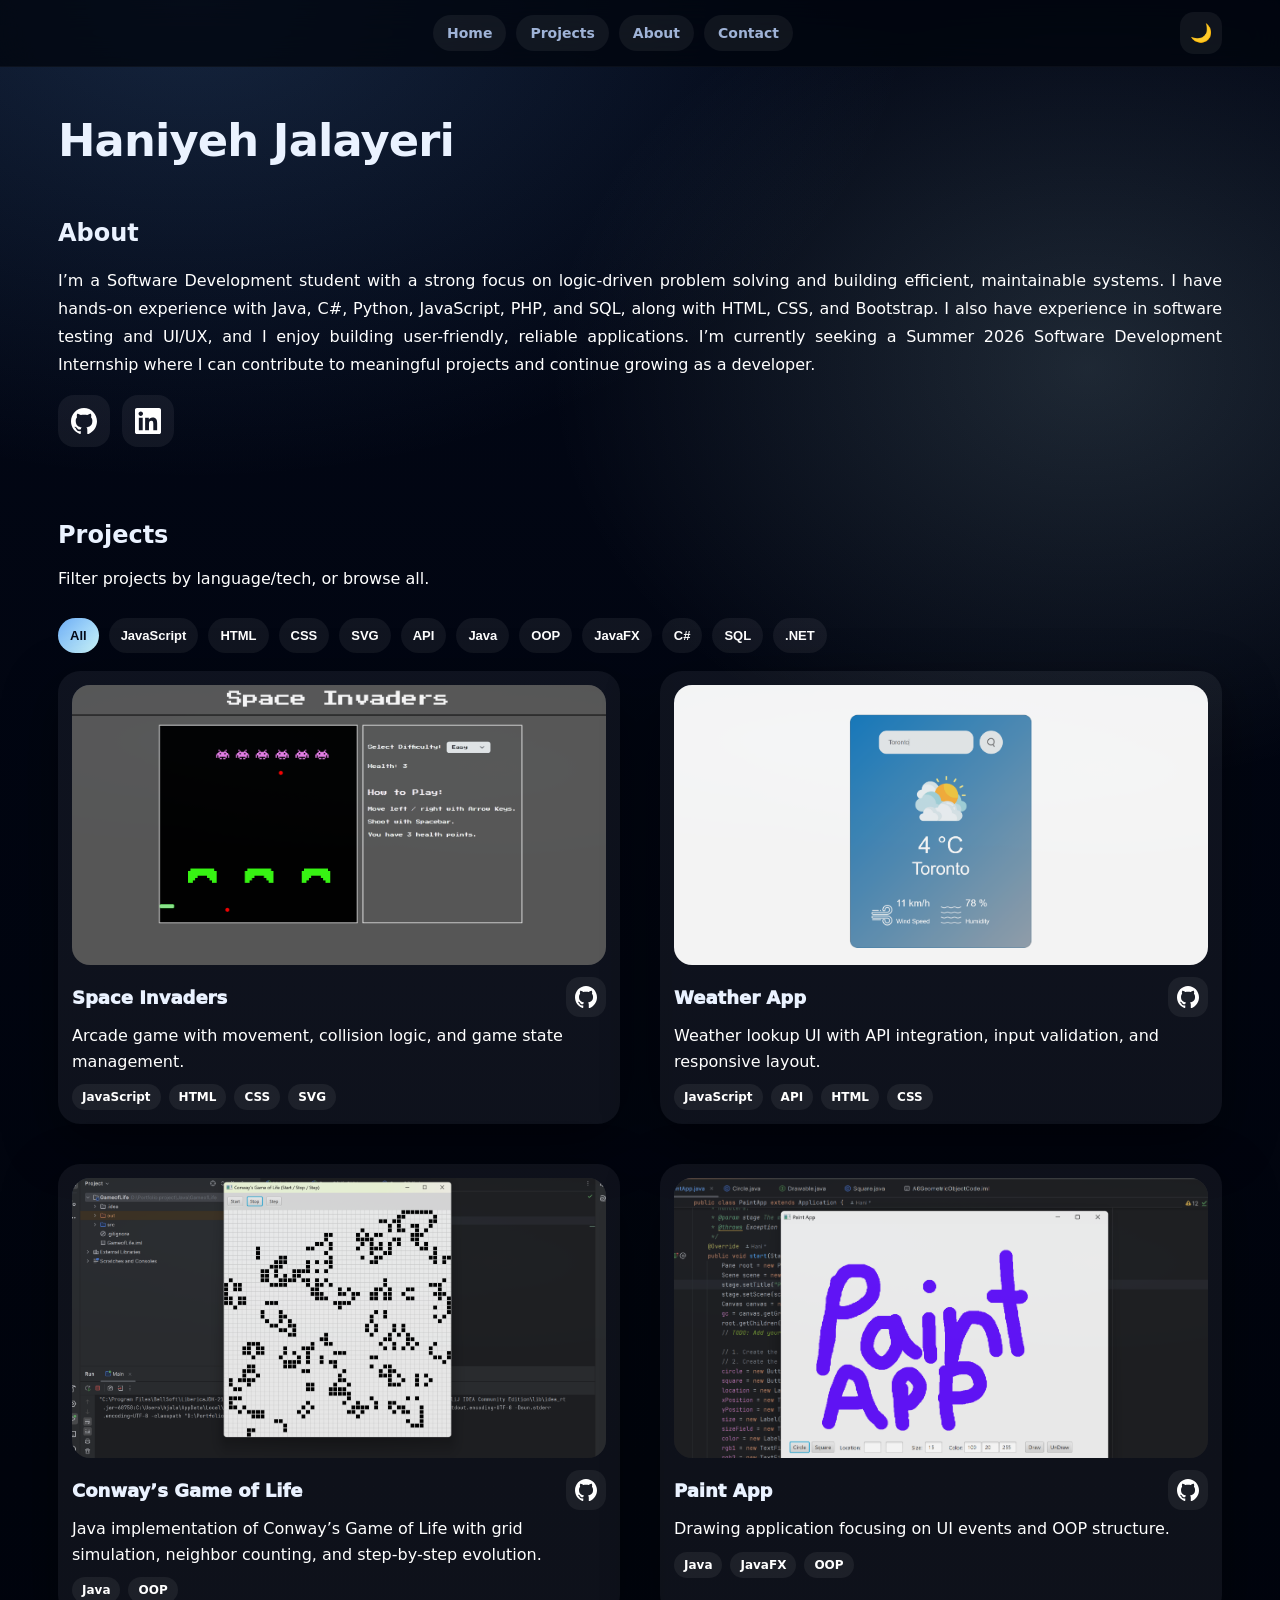
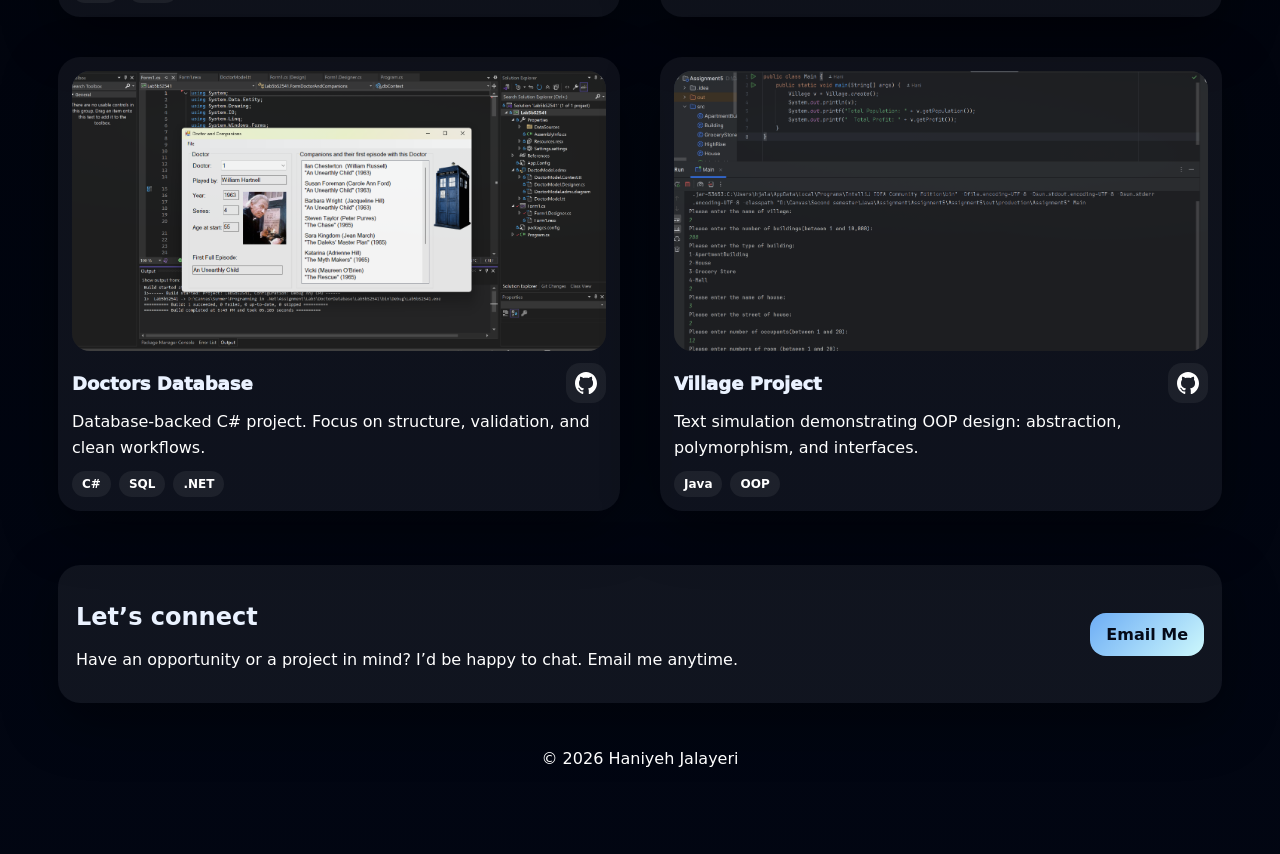
==== index.html @ f087c8aa "Add files via upload" ====
<!doctype html>
<html lang="en" data-theme="dark">
<head>
  <meta charset="utf-8" />
  <meta name="viewport" content="width=device-width,initial-scale=1" />
  <title>Hani | Portfolio</title>
  <meta name="description" content="Hani — software development student portfolio." />
  <link rel="stylesheet" href="styles.css" />
  <script src="script.js" defer></script>
</head>

<body>
  <div class="bg"></div>

  <!-- NAV -->
  <header class="nav">
    <div class="navInner">

      <nav class="navCenter" aria-label="Primary">
        <a class="navLink" href="#top">Home</a>
        <a class="navLink" href="#projects">Projects</a>
        <a class="navLink" href="#about">About</a>
        <a class="navLink" href="#contact">Contact</a>
      </nav>

      <button id="themeBtn" class="themeBtn" type="button" aria-label="Toggle theme">🌙</button>
    </div>
  </header>

  <main id="top" class="wrap">
    <!-- HERO -->
    <section class="hero">

      <h1>
        Haniyeh Jalayeri
      </h1>
    <!-- ABOUT -->
    <section id="about" class="section">
      <h2>About</h2>
      <p class="muted">
        I’m a Software Development student with a strong focus on logic-driven problem solving and building efficient, maintainable systems. I have hands-on experience with Java, C#, Python, JavaScript, PHP, and SQL, along with HTML, CSS, and Bootstrap. I also have experience in software testing and UI/UX, and I enjoy building user-friendly, reliable applications. I’m currently seeking a Summer 2026 Software Development Internship where I can contribute to meaningful projects and continue growing as a developer.
      </p>
    </section>

      <div class="cta">
        <a class="iconBtn" href="https://github.com/HaniJal" target="_blank" rel="noreferrer" aria-label="GitHub">
          <svg class="icon" viewBox="0 0 24 24" aria-hidden="true">
            <path d="M12 0C5.37 0 0 5.51 0 12.31c0 5.44 3.44 10.05 8.21 11.68.6.11.82-.26.82-.58v-2.2c-3.34.74-4.03-1.44-4.03-1.44-.54-1.41-1.33-1.78-1.33-1.78-1.09-.76.08-.74.08-.74 1.2.09 1.84 1.26 1.84 1.26 1.07 1.87 2.81 1.33 3.49 1.02.11-.8.42-1.34.76-1.65-2.67-.31-5.47-1.36-5.47-6.05 0-1.34.47-2.44 1.24-3.3-.12-.31-.54-1.56.12-3.24 0 0 1.01-.33 3.3 1.26.96-.27 1.99-.41 3.01-.41 1.02 0 2.05.14 3.01.41 2.29-1.59 3.3-1.26 3.3-1.26.66 1.68.24 2.93.12 3.24.77.86 1.24 1.96 1.24 3.3 0 4.7-2.81 5.74-5.49 6.05.43.39.82 1.14.82 2.3v3.42c0 .32.22.7.82.58C20.57 22.36 24 17.75 24 12.31 24 5.51 18.63 0 12 0z"/>
          </svg>
        </a>

        <a class="iconBtn" href="https://www.linkedin.com/in/haniyeh-jalayeri/" target="_blank" rel="noreferrer" aria-label="LinkedIn">
          <svg class="icon" viewBox="0 0 24 24" aria-hidden="true">
            <path d="M20.447 20.452h-3.554v-5.569c0-1.328-.027-3.037-1.852-3.037-1.853 0-2.136 1.445-2.136 2.939v5.667H9.351V9h3.414v1.561h.046c.477-.9 1.637-1.85 3.37-1.85 3.601 0 4.267 2.37 4.267 5.455v6.286zM5.337 7.433c-1.144 0-2.063-.926-2.063-2.065 0-1.138.92-2.063 2.063-2.063 1.14 0 2.064.925 2.064 2.063 0 1.139-.925 2.065-2.064 2.065zm1.782 13.019H3.555V9h3.564v11.452zM22.225 0H1.771C.792 0 0 .774 0 1.729v20.542C0 23.227.792 24 1.771 24h20.451C23.2 24 24 23.227 24 22.271V1.729C24 .774 23.2 0 22.222 0h.003z"/>
          </svg>
        </a>

      </div>
    </section>

    <!-- PROJECTS -->
    <section id="projects" class="section">
      <div class="sectionHead">
        <div>
          <h2>Projects</h2>
          <p class="muted">Filter projects by language/tech, or browse all.</p>
        </div>
      </div>

      <div class="filters" id="filters"></div>
      <div class="grid" id="grid"></div>
    </section>

    <!-- CONTACT -->
    <section id="contact" class="section">
      <div class="contact">
        <div>
          <h2>Let’s connect</h2>
          <p class="muted">Have an opportunity or a project in mind? I’d be happy to chat. Email me anytime.</p>
        </div>
        <a class="btnPrimary" href="mailto:haniyeh.jalayeri@mohawkcollege.ca">Email Me</a>
      </div>
    </section>

    <footer class="footer">
      <p class="muted">© <span id="year"></span> Haniyeh Jalayeri</p>
    </footer>
  </main>

</body>
</html>
---- styles.css ----
/* THEME */
:root{
  --bg:#020716;
  --bg2:#01040d;

  --text:#eaf2ff;
  --muted:#9fb3d7;

  --surface: rgba(255,255,255,.06);
  --surface2: rgba(255,255,255,.10);

  --accent:#6dadf5;    
  --accent2:#cdf8fc;   

  --shadow: 0 18px 55px rgba(0,0,0,.45);
}
/* Dark mode*/
html[data-theme="dark"] .wrap,
html[data-theme="dark"] .modal{
  --text: #ffffff;
  --muted: #ffffff;
}

html[data-theme="light"]{
  --bg:#f6f9ff;
  --bg2:#ffffff;

  --text:#0b1220;
  --muted:#4a6482;

  --surface: rgba(11,18,32,.05);
  --surface2: rgba(11,18,32,.10);

  --accent:#1d9bf0;   
  --accent2:#81c8d6; 

  --shadow: 0 16px 45px rgba(2,6,23,.10);
}

*{ box-sizing:border-box; }
html{ scroll-behavior:smooth; }
body{
  margin:0;
  font-family: ui-sans-serif, system-ui, -apple-system, Segoe UI, Roboto, Arial;
  color:var(--text);
  overflow-x:hidden;

  background:
    radial-gradient(1200px 800px at 15% 0%, color-mix(in srgb, var(--accent) 18%, transparent), transparent 60%),
    radial-gradient(900px 700px at 85% 15%, color-mix(in srgb, var(--accent2) 14%, transparent), transparent 60%),
    linear-gradient(180deg, var(--bg) 0%, var(--bg2) 60%, var(--bg) 130%);
}

.bg{
  position:fixed;
  inset:0;
  pointer-events:none;
  opacity:.9;
}

/* LAYOUT */
.wrap{ max-width:1200px; margin:0 auto; padding: 26px 18px 70px; }
.section{ margin-top:54px; }
.muted{ color:var(--muted); }
.small{ font-size:13px; }

/* NAV (sticky + hide on scroll down) */
.nav{
  position: sticky;
  top:0;
  z-index:1000;
  backdrop-filter: blur(16px);
  background: color-mix(in srgb, var(--bg2) 75%, transparent);
  border-bottom: 1px solid color-mix(in srgb, var(--surface2) 35%, transparent);
  transition: transform .22s ease;
}
.nav.navHidden{ transform: translateY(-110%); }

.navInner{
  max-width:1200px;
  margin:0 auto;
  width:100%;
  padding:12px 18px;
  display:flex;
  align-items:center;
  gap:12px;
}

.brand{
  display:inline-flex;
  align-items:center;
  justify-content:center;
  text-decoration:none;
  color:inherit;
}
.brandMark{
  width:38px; height:38px;
  display:grid; place-items:center;
  border-radius:14px;
  background: linear-gradient(135deg, color-mix(in srgb, var(--accent) 70%, transparent), color-mix(in srgb, var(--accent2) 65%, transparent));
  color: #050a18;
  font-weight:1000;
  letter-spacing:.02em;
}

.navCenter{
  flex:1;
  min-width:0;
  display:flex;
  align-items:center;
  justify-content:center;
  gap:10px;

  flex-wrap:nowrap;
  white-space:nowrap;
  overflow-x:auto;
  -webkit-overflow-scrolling:touch;
}
.navCenter::-webkit-scrollbar{ display:none; }
.navCenter{ scrollbar-width:none; }

.navLink{
  display:inline-flex;
  align-items:center;
  justify-content:center;
  padding:10px 14px;
  border-radius:999px;
  background: var(--surface);
  color:var(--muted);
  font-weight:900;
  font-size:14px;
  text-decoration:none;
}
.navLink:hover{ color:var(--text); background: var(--surface2); }

.themeBtn{
  border:0;
  background: var(--surface);
  color:inherit;
  width:42px; height:42px;
  border-radius:14px;
  cursor:pointer;
  font-size:18px;
}
.themeBtn:hover{ background: var(--surface2); }

/* HERO */
.hero{ padding-top: 24px; }
.kicker{
  margin:0 0 14px;
  letter-spacing:.22em;
  font-weight:900;
  font-size:12px;
  color: color-mix(in srgb, var(--muted) 85%, transparent);
}
h1{
  margin:0 0 12px;
  font-size: clamp(30px, 3.5vw, 54px); /* smaller */
  line-height:1.08;
  letter-spacing:-.02em;
}

.lead{
  margin: 0 0 18px;
  max-width: 72ch;
  color: var(--muted);
  font-size: 18px;
  line-height:1.7;
}

.bullets{
  list-style:none;
  padding:0;
  margin: 0 0 22px;
  display:grid;
  gap:10px;
  max-width: 72ch;
}
.bullets li{
  display:flex;
  align-items:flex-start;
  gap:12px;
  font-size: 18px;
  line-height:1.6;
}
.dot{
  width:10px; height:10px;
  margin-top: 10px;
  border-radius:50%;
  background: var(--accent);
  box-shadow: 0 0 0 4px color-mix(in srgb, var(--accent) 18%, transparent);
}

.cta{ display:flex; gap:12px; flex-wrap:wrap; align-items:center; }

.btn, .btnPrimary, .btnGhost{
  display:inline-flex;
  align-items:center;
  justify-content:center;
  text-decoration:none;
  font-weight:900;
  border-radius:16px;
  padding:12px 16px;
}

.btn{
  background: var(--surface);
  color: var(--text);
}
.btn:hover{ background: var(--surface2); }

.btnPrimary{
  background: linear-gradient(135deg, var(--accent), var(--accent2));
  color:#050a18;
  border:0;
}
.btnPrimary:hover{ opacity:.95; }

.btnGhost{
  border:0;
  background: transparent;
  color: var(--muted);
  cursor:pointer;
  padding:10px 12px;
  border-radius:14px;
}
.btnGhost:hover{ background: var(--surface); color: var(--text); }

/* icon buttons */
.iconBtn{
  width:52px; height:52px;
  padding:0;
  border-radius:16px;
  background: var(--surface);
  display:grid;
  place-items:center;
  text-decoration:none;
  color: var(--text);
}
.iconBtn:hover{ background: var(--surface2); }
.icon{
  width:26px; height:26px;
  display:block;
  fill: currentColor;
}

/* SECTION HEAD */
.sectionHead{
  display:flex;
  justify-content:space-between;
  align-items:flex-end;
  gap:16px;
  flex-wrap:wrap;
}
.sectionActions{ display:flex; gap:10px; }

/* FILTERS */
.filters{
  margin-top:14px;
  display:flex;
  gap:10px;
  flex-wrap:wrap;
}
.filter{
  border:0;
  background: var(--surface);
  color: var(--muted);
  padding:10px 12px;
  border-radius:999px;
  cursor:pointer;
  font-weight:900;
  font-size:13px;
}
.filter:hover{ background: var(--surface2); color: var(--text); }
.filter.active{
  background: linear-gradient(135deg, var(--accent), var(--accent2));
  color:#050a18;
}

/* PROJECT CARDS GRID */
.grid{
  margin-top:18px;
  display:grid;
  grid-template-columns: repeat(2, minmax(0, 1fr));
  gap:40px;
}

.project{
  background: color-mix(in srgb, var(--surface) 92%, transparent);
  border-radius: 22px;
  padding: 14px;
  box-shadow: var(--shadow);
  transform: translateY(0);
  transition: transform .18s ease, background-color .18s ease;
  position:relative;
}
.project:hover{
  transform: translateY(-4px);
  background: color-mix(in srgb, var(--surface2) 80%, transparent);
}

.thumb{
  width:100%;
  height: clamp(180px, 22vw, 280px);  /* not too small, not too huge */
  border-radius:18px;
  overflow:hidden;
  background:
    radial-gradient(600px 220px at 20% 20%, color-mix(in srgb, var(--accent) 26%, transparent), transparent 60%),
    radial-gradient(600px 220px at 80% 30%, color-mix(in srgb, var(--accent2) 18%, transparent), transparent 60%),
    color-mix(in srgb, var(--surface) 60%, transparent);
}

.thumb img{
  width:100%;
  height:100%;
  object-fit:cover;
  display:block;
  opacity:.95;
}

.pTopRow{
  margin: 12px 0 6px;
  display:flex;
  align-items:center;
  justify-content:space-between;
  gap:12px;
}
.pTitle{
  margin:0;
  font-size:18px;
  font-weight:950;
}
.pDesc{ margin: 0 0 10px; color: var(--muted); line-height:1.6; }

.tags{ display:flex; gap:8px; flex-wrap:wrap; margin-top:10px; }
.tag{
  font-size:12px;
  padding:6px 10px;
  border-radius:999px;
  background: color-mix(in srgb, var(--surface2) 60%, transparent);
  color: color-mix(in srgb, var(--text) 75%, var(--muted));
  font-weight:850;
}

/* only GitHub link now */

.githubIconLink{
  width:40px;
  height:40px;
  border-radius:14px;
  display:grid;
  place-items:center;
  background: var(--surface);
  color: var(--text);
  text-decoration:none;
  flex: 0 0 auto;
}
.githubIconLink:hover{ background: var(--surface2); }

.githubIconLink .icon{ width:22px; height:22px; }

/* highlight jump */
.project.flash{
  outline: 2px solid color-mix(in srgb, var(--accent) 60%, transparent);
  outline-offset: 3px;
}

/* CONTACT */
.contact{
  margin-top:12px;
  display:flex;
  justify-content:space-between;
  align-items:center;
  gap:14px;
  padding: 18px;
  border-radius: 22px;
  background: var(--surface);
  box-shadow: var(--shadow);
}

/* FOOTER */
.footer{ margin-top:46px; text-align:center; }

.page{
  flex:1;
  padding: 18px;
}
.spine{
  width:18px;
  background: linear-gradient(180deg,
    color-mix(in srgb, var(--surface2) 80%, transparent),
    color-mix(in srgb, var(--surface) 65%, transparent));
}
.pageInner{
  height:100%;
  display:flex;
  flex-direction:column;
  gap:10px;
}
.pageCard{
  background: color-mix(in srgb, var(--surface) 85%, transparent);
  border-radius: 16px;
  padding: 12px;
  cursor:pointer;
  transition: transform .14s ease, background-color .14s ease;
}
.pageCard:hover{
  transform: translateY(-2px);
  background: color-mix(in srgb, var(--surface2) 80%, transparent);
}
.pageCardTop{
  display:flex;
  justify-content:space-between;
  align-items:flex-start;
  gap:10px;
}
.pageCardTitle{
  font-weight:950;
}
.pageCardTags{
  font-size:12px;
  color: var(--muted);
  font-weight:900;
  white-space:nowrap;
}
.pageCardDesc{
  margin-top:6px;
  color: var(--muted);
  font-size:13px;
  line-height:1.55;
}
/* About paragraph: align edges */
#about p{
  width: 100%;
  max-width: 100%;
  line-height: 1.75;
  font-size: clamp(16px, 1.1vw, 18px);

  text-align: justify;          
  text-justify: inter-word;
  hyphens: auto;                
}


/* RESPONSIVE */
@media (max-width: 640px){
  .grid{ grid-template-columns: 1fr; }
  .contact{ flex-direction:column; align-items:flex-start; }
  .book{ flex-direction:column; }
  .spine{ height:14px; width:100%; }
}
@media (max-width: 420px){
  .navInner{ gap:10px; }
  .navLink{ padding:8px 10px; font-size:13px; }
  .themeBtn{ width:40px; height:40px; border-radius:14px; }
}
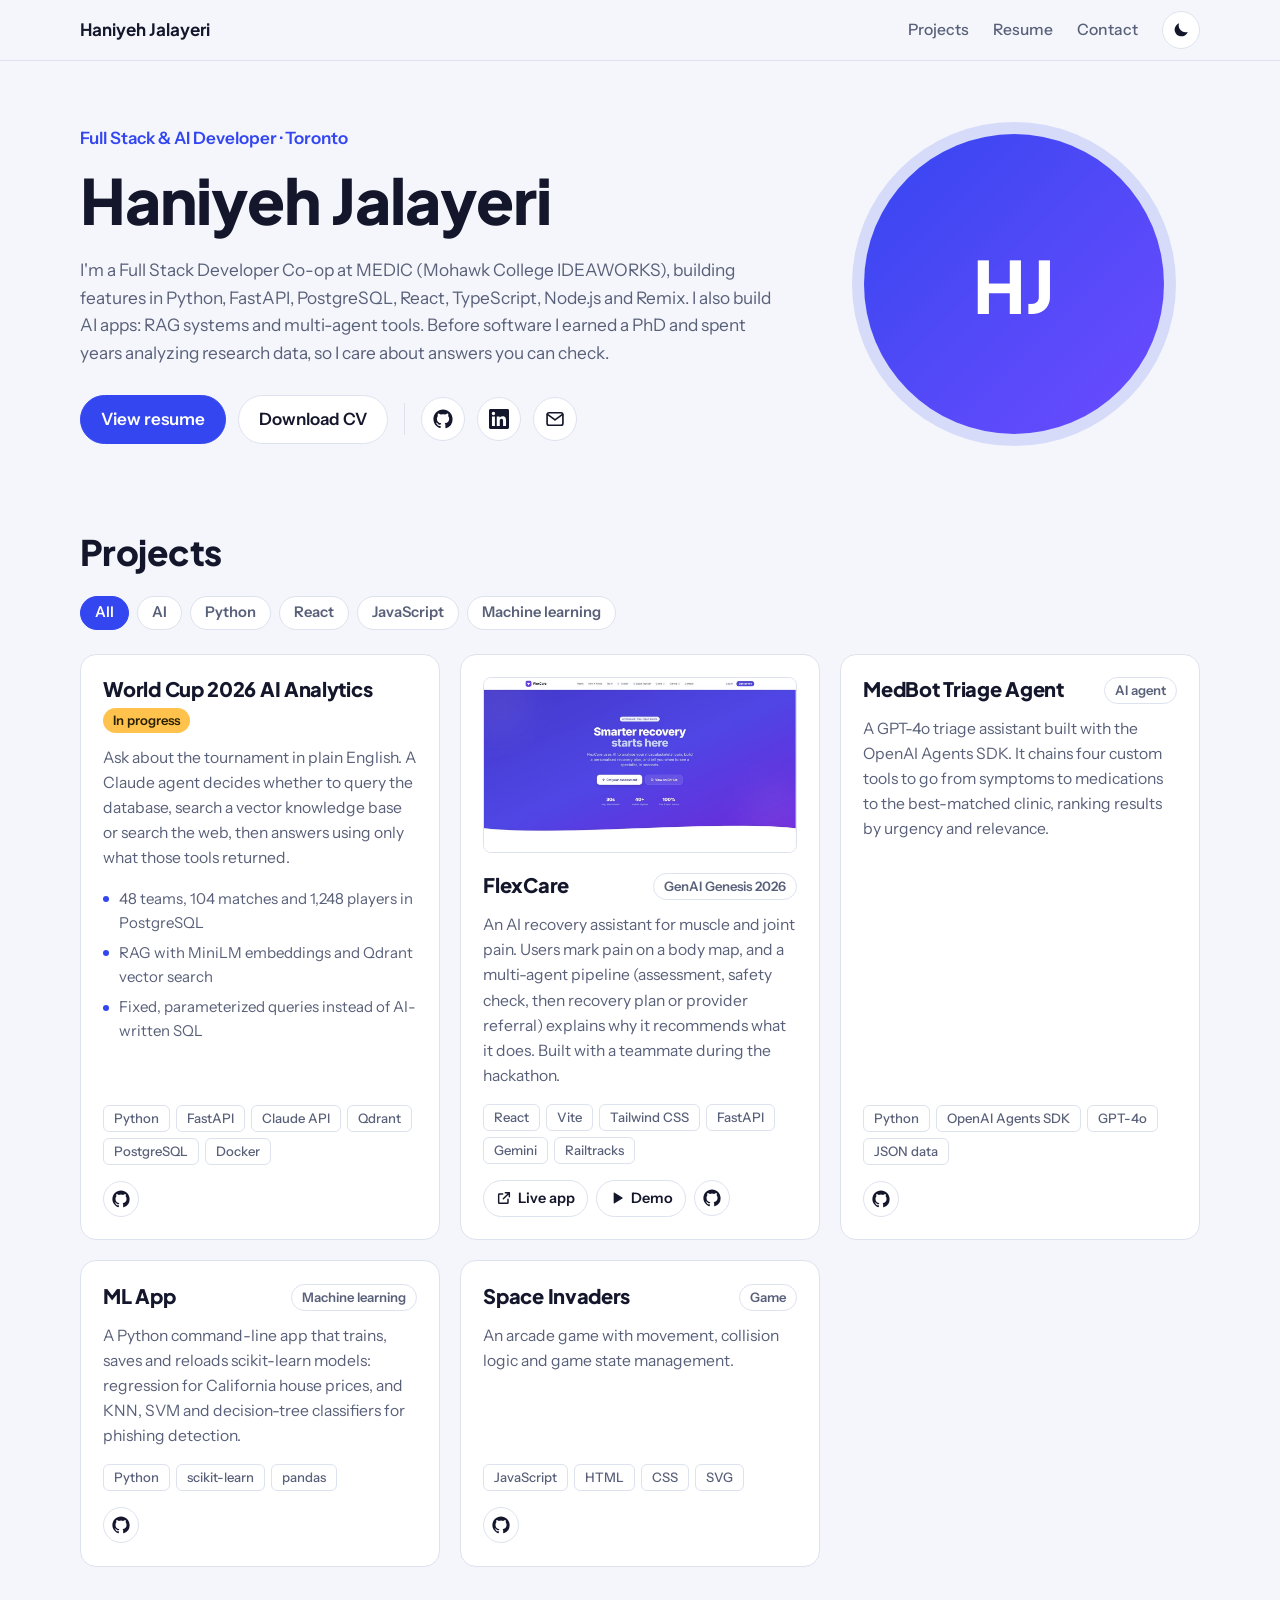
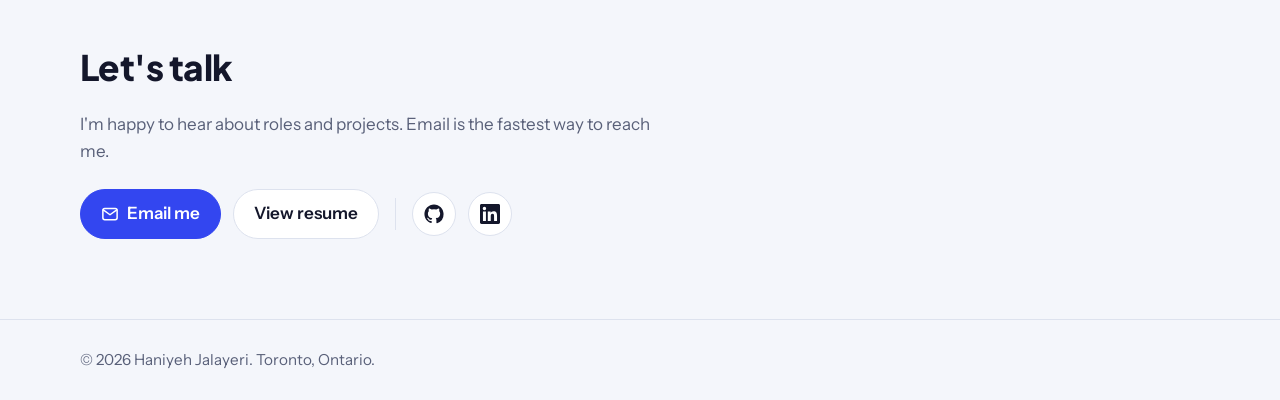
==== commit 05968056: "Add files via upload" ====
--- a/index.html
+++ b/index.html
@@ -1,91 +1,32 @@
-<!doctype html>
-<html lang="en" data-theme="dark">
-<head>
-  <meta charset="utf-8" />
-  <meta name="viewport" content="width=device-width,initial-scale=1" />
-  <title>Hani | Portfolio</title>
-  <meta name="description" content="Hani — software development student portfolio." />
-  <link rel="stylesheet" href="styles.css" />
-  <script src="script.js" defer></script>
-</head>
-
-<body>
-  <div class="bg"></div>
-
-  <!-- NAV -->
-  <header class="nav">
-    <div class="navInner">
-
-      <nav class="navCenter" aria-label="Primary">
-        <a class="navLink" href="#top">Home</a>
-        <a class="navLink" href="#projects">Projects</a>
-        <a class="navLink" href="#about">About</a>
-        <a class="navLink" href="#contact">Contact</a>
-      </nav>
-
-      <button id="themeBtn" class="themeBtn" type="button" aria-label="Toggle theme">🌙</button>
-    </div>
-  </header>
-
-  <main id="top" class="wrap">
-    <!-- HERO -->
-    <section class="hero">
-
-      <h1>
-        Haniyeh Jalayeri
-      </h1>
-    <!-- ABOUT -->
-    <section id="about" class="section">
-      <h2>About</h2>
-      <p class="muted">
-        I’m a Software Development student with a strong focus on logic-driven problem solving and building efficient, maintainable systems. I have hands-on experience with Java, C#, Python, JavaScript, PHP, and SQL, along with HTML, CSS, and Bootstrap. I also have experience in software testing and UI/UX, and I enjoy building user-friendly, reliable applications. I’m currently seeking a Summer 2026 Software Development Internship where I can contribute to meaningful projects and continue growing as a developer.
-      </p>
-    </section>
-
-      <div class="cta">
-        <a class="iconBtn" href="https://github.com/HaniJal" target="_blank" rel="noreferrer" aria-label="GitHub">
-          <svg class="icon" viewBox="0 0 24 24" aria-hidden="true">
-            <path d="M12 0C5.37 0 0 5.51 0 12.31c0 5.44 3.44 10.05 8.21 11.68.6.11.82-.26.82-.58v-2.2c-3.34.74-4.03-1.44-4.03-1.44-.54-1.41-1.33-1.78-1.33-1.78-1.09-.76.08-.74.08-.74 1.2.09 1.84 1.26 1.84 1.26 1.07 1.87 2.81 1.33 3.49 1.02.11-.8.42-1.34.76-1.65-2.67-.31-5.47-1.36-5.47-6.05 0-1.34.47-2.44 1.24-3.3-.12-.31-.54-1.56.12-3.24 0 0 1.01-.33 3.3 1.26.96-.27 1.99-.41 3.01-.41 1.02 0 2.05.14 3.01.41 2.29-1.59 3.3-1.26 3.3-1.26.66 1.68.24 2.93.12 3.24.77.86 1.24 1.96 1.24 3.3 0 4.7-2.81 5.74-5.49 6.05.43.39.82 1.14.82 2.3v3.42c0 .32.22.7.82.58C20.57 22.36 24 17.75 24 12.31 24 5.51 18.63 0 12 0z"/>
-          </svg>
-        </a>
-
-        <a class="iconBtn" href="https://www.linkedin.com/in/haniyeh-jalayeri/" target="_blank" rel="noreferrer" aria-label="LinkedIn">
-          <svg class="icon" viewBox="0 0 24 24" aria-hidden="true">
-            <path d="M20.447 20.452h-3.554v-5.569c0-1.328-.027-3.037-1.852-3.037-1.853 0-2.136 1.445-2.136 2.939v5.667H9.351V9h3.414v1.561h.046c.477-.9 1.637-1.85 3.37-1.85 3.601 0 4.267 2.37 4.267 5.455v6.286zM5.337 7.433c-1.144 0-2.063-.926-2.063-2.065 0-1.138.92-2.063 2.063-2.063 1.14 0 2.064.925 2.064 2.063 0 1.139-.925 2.065-2.064 2.065zm1.782 13.019H3.555V9h3.564v11.452zM22.225 0H1.771C.792 0 0 .774 0 1.729v20.542C0 23.227.792 24 1.771 24h20.451C23.2 24 24 23.227 24 22.271V1.729C24 .774 23.2 0 22.222 0h.003z"/>
-          </svg>
-        </a>
-
-      </div>
-    </section>
-
-    <!-- PROJECTS -->
-    <section id="projects" class="section">
-      <div class="sectionHead">
-        <div>
-          <h2>Projects</h2>
-          <p class="muted">Filter projects by language/tech, or browse all.</p>
-        </div>
-      </div>
-
-      <div class="filters" id="filters"></div>
-      <div class="grid" id="grid"></div>
-    </section>
-
-    <!-- CONTACT -->
-    <section id="contact" class="section">
-      <div class="contact">
-        <div>
-          <h2>Let’s connect</h2>
-          <p class="muted">Have an opportunity or a project in mind? I’d be happy to chat. Email me anytime.</p>
-        </div>
-        <a class="btnPrimary" href="mailto:haniyeh.jalayeri@mohawkcollege.ca">Email Me</a>
-      </div>
-    </section>
-
-    <footer class="footer">
-      <p class="muted">© <span id="year"></span> Haniyeh Jalayeri</p>
-    </footer>
-  </main>
-
-</body>
-</html>
+<!doctype html>
+<html lang="en" data-theme="light">
+  <head>
+    <meta charset="UTF-8" />
+    <meta name="viewport" content="width=device-width, initial-scale=1" />
+    <title>Haniyeh Jalayeri | Full Stack &amp; AI Developer</title>
+    <meta name="description" content="Haniyeh Jalayeri is a full stack developer building Node.js, Remix, React and FastAPI apps, plus RAG systems and multi-agent AI applications." />
+    <meta property="og:title" content="Haniyeh Jalayeri | Full Stack &amp; AI Developer" />
+    <meta property="og:description" content="Full stack apps, RAG systems and multi-agent AI. Projects, experience and CV." />
+    <meta property="og:type" content="website" />
+    <link rel="icon" href="data:image/svg+xml,%3Csvg xmlns='http://www.w3.org/2000/svg' viewBox='0 0 64 64'%3E%3Crect width='64' height='64' rx='16' fill='%233346F0'/%3E%3Ctext x='32' y='42' font-family='Arial' font-weight='700' font-size='28' text-anchor='middle' fill='white'%3EHJ%3C/text%3E%3C/svg%3E" />
+    <link rel="preconnect" href="https://fonts.googleapis.com" />
+    <link rel="preconnect" href="https://fonts.gstatic.com" crossorigin />
+    <link href="https://fonts.googleapis.com/css2?family=Plus+Jakarta+Sans:wght@600;700;800&family=Instrument+Sans:wght@400;500;600&display=swap" rel="stylesheet" />
+    <script>
+      // Set the theme before first paint to avoid a flash.
+      (function () {
+        try {
+          var saved = localStorage.getItem("theme");
+          var dark = window.matchMedia("(prefers-color-scheme: dark)").matches;
+          document.documentElement.setAttribute("data-theme", saved || (dark ? "dark" : "light"));
+        } catch (e) {}
+      })();
+    </script>
+    <script type="module" crossorigin src="/assets/main-DlZUOueW.js"></script>
+    <link rel="modulepreload" crossorigin href="/assets/index-DVxgqT0c.js">
+    <link rel="stylesheet" crossorigin href="/assets/index-DlS7prPo.css">
+  </head>
+  <body>
+    <div id="root"></div>
+  </body>
+</html>
--- a/assets/index-DlS7prPo.css
+++ b/assets/index-DlS7prPo.css
@@ -0,0 +1 @@
+/*! tailwindcss v4.3.3 | MIT License | https://tailwindcss.com */@layer properties{@supports (((-webkit-hyphens:none)) and (not (margin-trim:inline))) or ((-moz-orient:inline) and (not (color:rgb(from red r g b)))){*,:before,:after,::backdrop{--tw-border-style:solid;--tw-gradient-position:initial;--tw-gradient-from:#0000;--tw-gradient-via:#0000;--tw-gradient-to:#0000;--tw-gradient-stops:initial;--tw-gradient-via-stops:initial;--tw-gradient-from-position:0%;--tw-gradient-via-position:50%;--tw-gradient-to-position:100%;--tw-font-weight:initial;--tw-tracking:initial;--tw-shadow:0 0 #0000;--tw-shadow-color:initial;--tw-shadow-alpha:100%;--tw-inset-shadow:0 0 #0000;--tw-inset-shadow-color:initial;--tw-inset-shadow-alpha:100%;--tw-ring-color:initial;--tw-ring-shadow:0 0 #0000;--tw-inset-ring-color:initial;--tw-inset-ring-shadow:0 0 #0000;--tw-ring-inset:initial;--tw-ring-offset-width:0px;--tw-ring-offset-color:#fff;--tw-ring-offset-shadow:0 0 #0000;--tw-blur:initial;--tw-brightness:initial;--tw-contrast:initial;--tw-grayscale:initial;--tw-hue-rotate:initial;--tw-invert:initial;--tw-opacity:initial;--tw-saturate:initial;--tw-sepia:initial;--tw-drop-shadow:initial;--tw-drop-shadow-color:initial;--tw-drop-shadow-alpha:100%;--tw-drop-shadow-size:initial;--tw-backdrop-blur:initial;--tw-backdrop-brightness:initial;--tw-backdrop-contrast:initial;--tw-backdrop-grayscale:initial;--tw-backdrop-hue-rotate:initial;--tw-backdrop-invert:initial;--tw-backdrop-opacity:initial;--tw-backdrop-saturate:initial;--tw-backdrop-sepia:initial;--tw-content:"";--tw-translate-x:0;--tw-translate-y:0;--tw-translate-z:0;--tw-leading:initial}}}@layer theme{:root,:host{--font-sans:-apple-system, BlinkMacSystemFont, "Segoe UI", Roboto, "Helvetica Neue", "Noto Sans", Arial, sans-serif, "Apple Color Emoji", "Segoe UI Emoji", "Segoe UI Symbol", "Noto Color Emoji";--font-mono:ui-monospace, SFMono-Regular, Menlo, Monaco, Consolas, "Liberation Mono", "Courier New", monospace;--spacing:.25rem;--text-xl:1.25rem;--text-xl--line-height:calc(1.75 / 1.25);--font-weight-medium:500;--font-weight-semibold:600;--font-weight-bold:700;--font-weight-extrabold:800;--leading-snug:1.375;--radius-md:.375rem;--radius-lg:.5rem;--radius-2xl:1rem;--aspect-video:16 / 9;--default-transition-duration:.15s;--default-transition-timing-function:cubic-bezier(.4, 0, .2, 1);--default-font-family:var(--font-sans);--default-mono-font-family:var(--font-mono);--font-display:"Plus Jakarta Sans", "Segoe UI", system-ui, sans-serif;--font-body:"Instrument Sans", "Segoe UI", system-ui, sans-serif}}@layer base{*,:after,:before,::backdrop{box-sizing:border-box;border:0 solid;margin:0;padding:0}::file-selector-button{box-sizing:border-box;border:0 solid;margin:0;padding:0}html,:host{-webkit-text-size-adjust:100%;-moz-tab-size:4;tab-size:4;line-height:1.5;font-family:var(--default-font-family,-apple-system, BlinkMacSystemFont, "Segoe UI", Roboto, "Helvetica Neue", "Noto Sans", Arial, sans-serif, "Apple Color Emoji", "Segoe UI Emoji", "Segoe UI Symbol", "Noto Color Emoji");font-feature-settings:var(--default-font-feature-settings,normal);font-variation-settings:var(--default-font-variation-settings,normal);-webkit-tap-highlight-color:transparent}hr{height:0;color:inherit;border-top-width:1px}abbr:where([title]){-webkit-text-decoration:underline dotted;text-decoration:underline dotted}h1,h2,h3,h4,h5,h6{font-size:inherit;font-weight:inherit}a{color:inherit;-webkit-text-decoration:inherit;text-decoration:inherit}b,strong{font-weight:bolder}code,kbd,samp,pre{font-family:var(--default-mono-font-family,ui-monospace, SFMono-Regular, Menlo, Monaco, Consolas, "Liberation Mono", "Courier New", monospace);font-feature-settings:var(--default-mono-font-feature-settings,normal);font-variation-settings:var(--default-mono-font-variation-settings,normal);font-size:1em}small{font-size:80%}sub,sup{vertical-align:baseline;font-size:75%;line-height:0;position:relative}sub{bottom:-.25em}sup{top:-.5em}table{text-indent:0;border-color:inherit;border-collapse:collapse}:-moz-focusring:where(:not(iframe)){outline:auto}progress{vertical-align:baseline}summary{display:list-item}ol,ul,menu{list-style:none}img,svg,video,canvas,audio,iframe,embed,object{vertical-align:middle;display:block}img,video{max-width:100%;height:auto}button,input,select,optgroup,textarea{font:inherit;font-feature-settings:inherit;font-variation-settings:inherit;letter-spacing:inherit;color:inherit;opacity:1;background-color:#0000;border-radius:0}::file-selector-button{font:inherit;font-feature-settings:inherit;font-variation-settings:inherit;letter-spacing:inherit;color:inherit;opacity:1;background-color:#0000;border-radius:0}:where(select:is([multiple],[size])) optgroup{font-weight:bolder}:where(select:is([multiple],[size])) optgroup option{padding-inline-start:20px}::file-selector-button{margin-inline-end:4px}::placeholder{opacity:1}@supports (not ((-webkit-appearance:-apple-pay-button))) or (contain-intrinsic-size:1px){::placeholder{color:currentColor}@supports (color:color-mix(in lab,red,red)){::placeholder{color:color-mix(in oklab,currentcolor 50%,transparent)}}}textarea{resize:vertical}::-webkit-search-decoration{-webkit-appearance:none}::-webkit-date-and-time-value{min-height:1lh;text-align:inherit}::-webkit-datetime-edit{display:inline-flex}::-webkit-datetime-edit-fields-wrapper{padding:0}::-webkit-datetime-edit{padding-block:0}::-webkit-datetime-edit-year-field{padding-block:0}::-webkit-datetime-edit-month-field{padding-block:0}::-webkit-datetime-edit-day-field{padding-block:0}::-webkit-datetime-edit-hour-field{padding-block:0}::-webkit-datetime-edit-minute-field{padding-block:0}::-webkit-datetime-edit-second-field{padding-block:0}::-webkit-datetime-edit-millisecond-field{padding-block:0}::-webkit-datetime-edit-meridiem-field{padding-block:0}::-webkit-calendar-picker-indicator{line-height:1}:-moz-ui-invalid{box-shadow:none}button,input:where([type=button],[type=reset],[type=submit]){-webkit-appearance:button;-moz-appearance:button;appearance:button}::file-selector-button{-webkit-appearance:button;-moz-appearance:button;appearance:button}::-webkit-inner-spin-button{height:auto}::-webkit-outer-spin-button{height:auto}[hidden]:where(:not([hidden=until-found])){display:none!important}}@layer components;@layer utilities{.absolute{position:absolute}.relative{position:relative}.sticky{position:sticky}.-inset-3{inset:calc(var(--spacing) * -3)}.inset-0{top:0;right:0;bottom:0;left:0}.top-0{top:0}.top-2{top:calc(var(--spacing) * 2)}.-left-\[999px\]{left:-999px}.z-50{z-index:50}.z-\[100\]{z-index:100}.order-3{order:3}.order-first{order:-9999}.m-0{margin:0}.mx-1{margin-inline:var(--spacing)}.mx-auto{margin-inline:auto}.mt-0\.5{margin-top:calc(var(--spacing) * .5)}.mt-1{margin-top:var(--spacing)}.mt-2{margin-top:calc(var(--spacing) * 2)}.mt-3{margin-top:calc(var(--spacing) * 3)}.mt-5{margin-top:calc(var(--spacing) * 5)}.mt-7{margin-top:calc(var(--spacing) * 7)}.mt-9{margin-top:calc(var(--spacing) * 9)}.mt-auto{margin-top:auto}.mr-auto{margin-right:auto}.mb-3{margin-bottom:calc(var(--spacing) * 3)}.mb-4{margin-bottom:calc(var(--spacing) * 4)}.mb-5{margin-bottom:calc(var(--spacing) * 5)}.mb-6{margin-bottom:calc(var(--spacing) * 6)}.ml-5{margin-left:calc(var(--spacing) * 5)}.contents{display:contents}.flex{display:flex}.grid{display:grid}.hidden{display:none}.inline-flex{display:inline-flex}.aspect-square{aspect-ratio:1}.aspect-video{aspect-ratio:var(--aspect-video)}.h-8{height:calc(var(--spacing) * 8)}.h-9{height:calc(var(--spacing) * 9)}.h-11{height:calc(var(--spacing) * 11)}.h-\[38px\]{height:38px}.h-full{height:100%}.w-9{width:calc(var(--spacing) * 9)}.w-11{width:calc(var(--spacing) * 11)}.w-\[38px\]{width:38px}.w-\[min\(880px\,100\%-2\.5rem\)\]{width:min(880px,100% - 2.5rem)}.w-\[min\(1120px\,100\%-2\.5rem\)\]{width:min(1120px,100% - 2.5rem)}.w-full{width:100%}.w-px{width:1px}.max-w-\[54ch\]{max-width:54ch}.max-w-\[58ch\]{max-width:58ch}.max-w-\[75ch\]{max-width:75ch}.max-w-\[180px\]{max-width:180px}.cursor-pointer{cursor:pointer}.list-disc{list-style-type:disc}.flex-col{flex-direction:column}.flex-wrap{flex-wrap:wrap}.place-items-center{place-items:center}.items-baseline{align-items:baseline}.items-center{align-items:center}.items-start{align-items:flex-start}.justify-between{justify-content:space-between}.gap-1\.5{gap:calc(var(--spacing) * 1.5)}.gap-2{gap:calc(var(--spacing) * 2)}.gap-3{gap:calc(var(--spacing) * 3)}.gap-3\.5{gap:calc(var(--spacing) * 3.5)}.gap-4{gap:calc(var(--spacing) * 4)}.gap-5{gap:calc(var(--spacing) * 5)}.gap-10{gap:calc(var(--spacing) * 10)}.gap-x-4{column-gap:calc(var(--spacing) * 4)}.gap-x-5{column-gap:calc(var(--spacing) * 5)}.gap-x-6{column-gap:calc(var(--spacing) * 6)}.gap-y-1{row-gap:var(--spacing)}.justify-self-start{justify-self:flex-start}.overflow-x-auto{overflow-x:auto}.rounded-2xl{border-radius:var(--radius-2xl)}.rounded-full{border-radius:3.40282e38px}.rounded-lg{border-radius:var(--radius-lg)}.rounded-md{border-radius:var(--radius-md)}.border{border-style:var(--tw-border-style);border-width:1px}.border-4{border-style:var(--tw-border-style);border-width:4px}.border-\[1\.5px\]{border-style:var(--tw-border-style);border-width:1.5px}.border-t{border-top-style:var(--tw-border-style);border-top-width:1px}.border-b{border-bottom-style:var(--tw-border-style);border-bottom-width:1px}.border-b-2{border-bottom-style:var(--tw-border-style);border-bottom-width:2px}.border-accent{border-color:var(--accent)}.border-line{border-color:var(--line)}.border-surface{border-color:var(--surface)}.bg-accent{background-color:var(--accent)}.bg-amber{background-color:#ffc24d}.bg-bg\/85{background-color:var(--bg)}@supports (color:color-mix(in lab,red,red)){.bg-bg\/85{background-color:color-mix(in oklab,var(--bg) 85%,transparent)}}.bg-line{background-color:var(--line)}.bg-surface{background-color:var(--surface)}.bg-gradient-to-br{--tw-gradient-position:to bottom right in oklab;background-image:linear-gradient(var(--tw-gradient-stops))}.from-accent{--tw-gradient-from:var(--accent);--tw-gradient-stops:var(--tw-gradient-via-stops,var(--tw-gradient-position), var(--tw-gradient-from) var(--tw-gradient-from-position), var(--tw-gradient-to) var(--tw-gradient-to-position))}.to-\[\#6B4BFF\]{--tw-gradient-to:#6b4bff;--tw-gradient-stops:var(--tw-gradient-via-stops,var(--tw-gradient-position), var(--tw-gradient-from) var(--tw-gradient-from-position), var(--tw-gradient-to) var(--tw-gradient-to-position))}.object-cover{object-fit:cover}.object-\[50\%_25\%\]{object-position:50% 25%}.object-top{object-position:top}.p-\[1\.4rem\]{padding:1.4rem}.p-\[clamp\(1\.5rem\,5vw\,3\.25rem\)\]{padding:clamp(1.5rem,5vw,3.25rem)}.px-2\.5{padding-inline:calc(var(--spacing) * 2.5)}.px-3{padding-inline:calc(var(--spacing) * 3)}.px-3\.5{padding-inline:calc(var(--spacing) * 3.5)}.px-5{padding-inline:calc(var(--spacing) * 5)}.py-0\.5{padding-block:calc(var(--spacing) * .5)}.py-1{padding-block:var(--spacing)}.py-1\.5{padding-block:calc(var(--spacing) * 1.5)}.py-2{padding-block:calc(var(--spacing) * 2)}.py-2\.5{padding-block:calc(var(--spacing) * 2.5)}.py-7{padding-block:calc(var(--spacing) * 7)}.py-10{padding-block:calc(var(--spacing) * 10)}.pt-12{padding-top:calc(var(--spacing) * 12)}.pt-16{padding-top:calc(var(--spacing) * 16)}.pb-1{padding-bottom:var(--spacing)}.pb-1\.5{padding-bottom:calc(var(--spacing) * 1.5)}.pb-4{padding-bottom:calc(var(--spacing) * 4)}.pb-6{padding-bottom:calc(var(--spacing) * 6)}.pb-16{padding-bottom:calc(var(--spacing) * 16)}.pl-4{padding-left:calc(var(--spacing) * 4)}.font-display{font-family:Plus Jakarta Sans,Segoe UI,system-ui,sans-serif}.text-xl{font-size:var(--text-xl);line-height:var(--tw-leading,var(--text-xl--line-height))}.text-\[\.9rem\]{font-size:.9rem}.text-\[\.82rem\]{font-size:.82rem}.text-\[\.92rem\]{font-size:.92rem}.text-\[\.94rem\]{font-size:.94rem}.text-\[\.95rem\]{font-size:.95rem}.text-\[\.98rem\]{font-size:.98rem}.text-\[1\.1rem\]{font-size:1.1rem}.text-\[1\.2rem\]{font-size:1.2rem}.text-\[1\.05rem\]{font-size:1.05rem}.text-\[1\.08rem\]{font-size:1.08rem}.text-\[1\.35rem\]{font-size:1.35rem}.text-\[clamp\(1\.7rem\,3vw\,2\.2rem\)\]{font-size:clamp(1.7rem,3vw,2.2rem)}.text-\[clamp\(2\.2rem\,5vw\,3rem\)\]{font-size:clamp(2.2rem,5vw,3rem)}.text-\[clamp\(2\.4rem\,5\.2vw\,3\.9rem\)\]{font-size:clamp(2.4rem,5.2vw,3.9rem)}.text-\[clamp\(3rem\,6vw\,4\.5rem\)\]{font-size:clamp(3rem,6vw,4.5rem)}.font-bold{--tw-font-weight:var(--font-weight-bold);font-weight:var(--font-weight-bold)}.font-extrabold{--tw-font-weight:var(--font-weight-extrabold);font-weight:var(--font-weight-extrabold)}.font-medium{--tw-font-weight:var(--font-weight-medium);font-weight:var(--font-weight-medium)}.font-semibold{--tw-font-weight:var(--font-weight-semibold);font-weight:var(--font-weight-semibold)}.tracking-\[-0\.03em\]{--tw-tracking:-.03em;letter-spacing:-.03em}.tracking-\[-0\.025em\]{--tw-tracking:-.025em;letter-spacing:-.025em}.whitespace-nowrap{white-space:nowrap}.text-\[\#2B2100\]{color:#2b2100}.text-accent{color:var(--accent)}.text-accent-ink{color:var(--accent-ink)}.text-ink{color:var(--ink)}.text-muted{color:var(--muted)}.no-underline{text-decoration-line:none}.underline{text-decoration-line:underline}.decoration-line{-webkit-text-decoration-color:var(--line);text-decoration-color:var(--line)}.underline-offset-4{text-underline-offset:4px}.opacity-15{opacity:.15}.ring{--tw-ring-shadow:var(--tw-ring-inset,) 0 0 0 calc(1px + var(--tw-ring-offset-width)) var(--tw-ring-color,currentcolor);box-shadow:var(--tw-inset-shadow),var(--tw-inset-ring-shadow),var(--tw-ring-offset-shadow),var(--tw-ring-shadow),var(--tw-shadow)}.filter{filter:var(--tw-blur,) var(--tw-brightness,) var(--tw-contrast,) var(--tw-grayscale,) var(--tw-hue-rotate,) var(--tw-invert,) var(--tw-saturate,) var(--tw-sepia,) var(--tw-drop-shadow,)}.backdrop-blur{--tw-backdrop-blur:blur(8px);-webkit-backdrop-filter:var(--tw-backdrop-blur,) var(--tw-backdrop-brightness,) var(--tw-backdrop-contrast,) var(--tw-backdrop-grayscale,) var(--tw-backdrop-hue-rotate,) var(--tw-backdrop-invert,) var(--tw-backdrop-opacity,) var(--tw-backdrop-saturate,) var(--tw-backdrop-sepia,);backdrop-filter:var(--tw-backdrop-blur,) var(--tw-backdrop-brightness,) var(--tw-backdrop-contrast,) var(--tw-backdrop-grayscale,) var(--tw-backdrop-hue-rotate,) var(--tw-backdrop-invert,) var(--tw-backdrop-opacity,) var(--tw-backdrop-saturate,) var(--tw-backdrop-sepia,)}.transition{transition-property:color,background-color,border-color,outline-color,text-decoration-color,fill,stroke,--tw-gradient-from,--tw-gradient-via,--tw-gradient-to,opacity,box-shadow,transform,translate,scale,rotate,filter,-webkit-backdrop-filter,backdrop-filter,display,content-visibility,overlay,pointer-events;transition-timing-function:var(--tw-ease,var(--default-transition-timing-function));transition-duration:var(--tw-duration,var(--default-transition-duration))}.\[animation-delay\:\.1s\]{animation-delay:.1s}.\[animation-delay\:\.04s\]{animation-delay:40ms}.\[animation-delay\:\.16s\]{animation-delay:.16s}.before\:absolute:before{content:var(--tw-content);position:absolute}.before\:top-\[\.65em\]:before{content:var(--tw-content);top:.65em}.before\:left-0:before{content:var(--tw-content);left:0}.before\:h-1\.5:before{content:var(--tw-content);height:calc(var(--spacing) * 1.5)}.before\:w-1\.5:before{content:var(--tw-content);width:calc(var(--spacing) * 1.5)}.before\:rounded-full:before{content:var(--tw-content);border-radius:3.40282e38px}.before\:bg-accent:before{content:var(--tw-content);background-color:var(--accent)}.last\:mb-0:last-child{margin-bottom:0}@media(hover:hover){.hover\:-translate-y-px:hover{--tw-translate-y:-1px;translate:var(--tw-translate-x) var(--tw-translate-y)}.hover\:border-accent:hover{border-color:var(--accent)}.hover\:text-accent:hover{color:var(--accent)}.hover\:text-ink:hover{color:var(--ink)}.hover\:decoration-accent:hover{-webkit-text-decoration-color:var(--accent);text-decoration-color:var(--accent)}}.focus\:left-2:focus{left:calc(var(--spacing) * 2)}.aria-\[current\=page\]\:text-accent[aria-current=page]{color:var(--accent)}@media(min-width:40rem){.sm\:order-none{order:0}.sm\:block{display:block}.sm\:min-h-\[60px\]{min-height:60px}.sm\:w-auto{width:auto}.sm\:max-w-\[240px\]{max-width:240px}.sm\:grid-cols-\[170px_1fr\]{grid-template-columns:170px 1fr}.sm\:flex-nowrap{flex-wrap:nowrap}.sm\:gap-6{gap:calc(var(--spacing) * 6)}.sm\:pb-0{padding-bottom:0}.sm\:text-\[\.98rem\]{font-size:.98rem}}@media(min-width:48rem){.md\:order-none{order:0}.md\:max-w-\[300px\]{max-width:300px}.md\:grid-cols-2{grid-template-columns:repeat(2,minmax(0,1fr))}.md\:grid-cols-\[1\.3fr_\.7fr\]{grid-template-columns:1.3fr .7fr}.md\:gap-14{gap:calc(var(--spacing) * 14)}.md\:justify-self-center{justify-self:center}.md\:pt-16{padding-top:calc(var(--spacing) * 16)}}@media(min-width:64rem){.lg\:grid-cols-3{grid-template-columns:repeat(3,minmax(0,1fr))}}@media print{.print\:mt-1{margin-top:var(--spacing)}.print\:mt-2\.5{margin-top:calc(var(--spacing) * 2.5)}.print\:mb-1{margin-bottom:var(--spacing)}.print\:mb-1\.5{margin-bottom:calc(var(--spacing) * 1.5)}.print\:hidden{display:none}.print\:w-full{width:100%}.print\:max-w-none{max-width:none}.print\:break-inside-auto{break-inside:auto}.print\:break-after-avoid{break-after:avoid}.print\:grid-cols-\[130px_1fr\]{grid-template-columns:130px 1fr}.print\:justify-center{justify-content:center}.print\:gap-0\.5{gap:calc(var(--spacing) * .5)}.print\:rounded-none{border-radius:0}.print\:border-0{border-style:var(--tw-border-style);border-width:0}.print\:border-b{border-bottom-style:var(--tw-border-style);border-bottom-width:1px}.print\:p-0{padding:0}.print\:py-0{padding-block:0}.print\:pb-0\.5{padding-bottom:calc(var(--spacing) * .5)}.print\:text-center{text-align:center}.print\:text-\[9pt\]{font-size:9pt}.print\:text-\[10\.5pt\]{font-size:10.5pt}.print\:text-\[10pt\]{font-size:10pt}.print\:text-\[11pt\]{font-size:11pt}.print\:text-\[20pt\]{font-size:20pt}.print\:leading-snug{--tw-leading:var(--leading-snug);line-height:var(--leading-snug)}}}:root{--bg:#f4f6fb;--surface:#fff;--ink:#14172b;--muted:#596079;--line:#dde2ee;--accent:#3346f0;--accent-ink:#fff;--spot:#141834;--spot-line:#2e3563}:root[data-theme=dark]{--bg:#0d1020;--surface:#161a30;--ink:#eceffa;--muted:#9aa2bf;--line:#2a3050;--accent:#97a4ff;--accent-ink:#0d1020;--spot:#1a1f42;--spot-line:#343c72}html{scroll-behavior:smooth;scroll-padding-top:72px}body{background:var(--bg);color:var(--ink);font-family:var(--font-body);-webkit-font-smoothing:antialiased;margin:0;font-size:1.0625rem;line-height:1.6}h1,h2,h3{font-family:var(--font-display);letter-spacing:-.015em;line-height:1.15}:focus-visible{outline:3px solid var(--accent);outline-offset:3px;border-radius:6px}@media(prefers-reduced-motion:no-preference){.rise{animation:.6s cubic-bezier(.2,.7,.2,1) both rise}@keyframes rise{0%{opacity:0;transform:translateY(14px)}to{opacity:1;transform:none}}}@media(prefers-reduced-motion:reduce){html{scroll-behavior:auto}}@media print{@page{size:letter;margin:.45in .5in}:root,:root[data-theme=dark]{--bg:#fff;--surface:#fff;--ink:#111;--muted:#3f4455;--line:#c9cedb;--accent:#1f3a8f}body{font-size:9pt;line-height:1.32}a{color:inherit;text-decoration:none!important}}@property --tw-border-style{syntax:"*";inherits:false;initial-value:solid}@property --tw-gradient-position{syntax:"*";inherits:false}@property --tw-gradient-from{syntax:"<color>";inherits:false;initial-value:#0000}@property --tw-gradient-via{syntax:"<color>";inherits:false;initial-value:#0000}@property --tw-gradient-to{syntax:"<color>";inherits:false;initial-value:#0000}@property --tw-gradient-stops{syntax:"*";inherits:false}@property --tw-gradient-via-stops{syntax:"*";inherits:false}@property --tw-gradient-from-position{syntax:"<length-percentage>";inherits:false;initial-value:0%}@property --tw-gradient-via-position{syntax:"<length-percentage>";inherits:false;initial-value:50%}@property --tw-gradient-to-position{syntax:"<length-percentage>";inherits:false;initial-value:100%}@property --tw-font-weight{syntax:"*";inherits:false}@property --tw-tracking{syntax:"*";inherits:false}@property --tw-shadow{syntax:"*";inherits:false;initial-value:0 0 #0000}@property --tw-shadow-color{syntax:"*";inherits:false}@property --tw-shadow-alpha{syntax:"<percentage>";inherits:false;initial-value:100%}@property --tw-inset-shadow{syntax:"*";inherits:false;initial-value:0 0 #0000}@property --tw-inset-shadow-color{syntax:"*";inherits:false}@property --tw-inset-shadow-alpha{syntax:"<percentage>";inherits:false;initial-value:100%}@property --tw-ring-color{syntax:"*";inherits:false}@property --tw-ring-shadow{syntax:"*";inherits:false;initial-value:0 0 #0000}@property --tw-inset-ring-color{syntax:"*";inherits:false}@property --tw-inset-ring-shadow{syntax:"*";inherits:false;initial-value:0 0 #0000}@property --tw-ring-inset{syntax:"*";inherits:false}@property --tw-ring-offset-width{syntax:"<length>";inherits:false;initial-value:0}@property --tw-ring-offset-color{syntax:"*";inherits:false;initial-value:#fff}@property --tw-ring-offset-shadow{syntax:"*";inherits:false;initial-value:0 0 #0000}@property --tw-blur{syntax:"*";inherits:false}@property --tw-brightness{syntax:"*";inherits:false}@property --tw-contrast{syntax:"*";inherits:false}@property --tw-grayscale{syntax:"*";inherits:false}@property --tw-hue-rotate{syntax:"*";inherits:false}@property --tw-invert{syntax:"*";inherits:false}@property --tw-opacity{syntax:"*";inherits:false}@property --tw-saturate{syntax:"*";inherits:false}@property --tw-sepia{syntax:"*";inherits:false}@property --tw-drop-shadow{syntax:"*";inherits:false}@property --tw-drop-shadow-color{syntax:"*";inherits:false}@property --tw-drop-shadow-alpha{syntax:"<percentage>";inherits:false;initial-value:100%}@property --tw-drop-shadow-size{syntax:"*";inherits:false}@property --tw-backdrop-blur{syntax:"*";inherits:false}@property --tw-backdrop-brightness{syntax:"*";inherits:false}@property --tw-backdrop-contrast{syntax:"*";inherits:false}@property --tw-backdrop-grayscale{syntax:"*";inherits:false}@property --tw-backdrop-hue-rotate{syntax:"*";inherits:false}@property --tw-backdrop-invert{syntax:"*";inherits:false}@property --tw-backdrop-opacity{syntax:"*";inherits:false}@property --tw-backdrop-saturate{syntax:"*";inherits:false}@property --tw-backdrop-sepia{syntax:"*";inherits:false}@property --tw-content{syntax:"*";inherits:false;initial-value:""}@property --tw-translate-x{syntax:"*";inherits:false;initial-value:0}@property --tw-translate-y{syntax:"*";inherits:false;initial-value:0}@property --tw-translate-z{syntax:"*";inherits:false;initial-value:0}@property --tw-leading{syntax:"*";inherits:false}
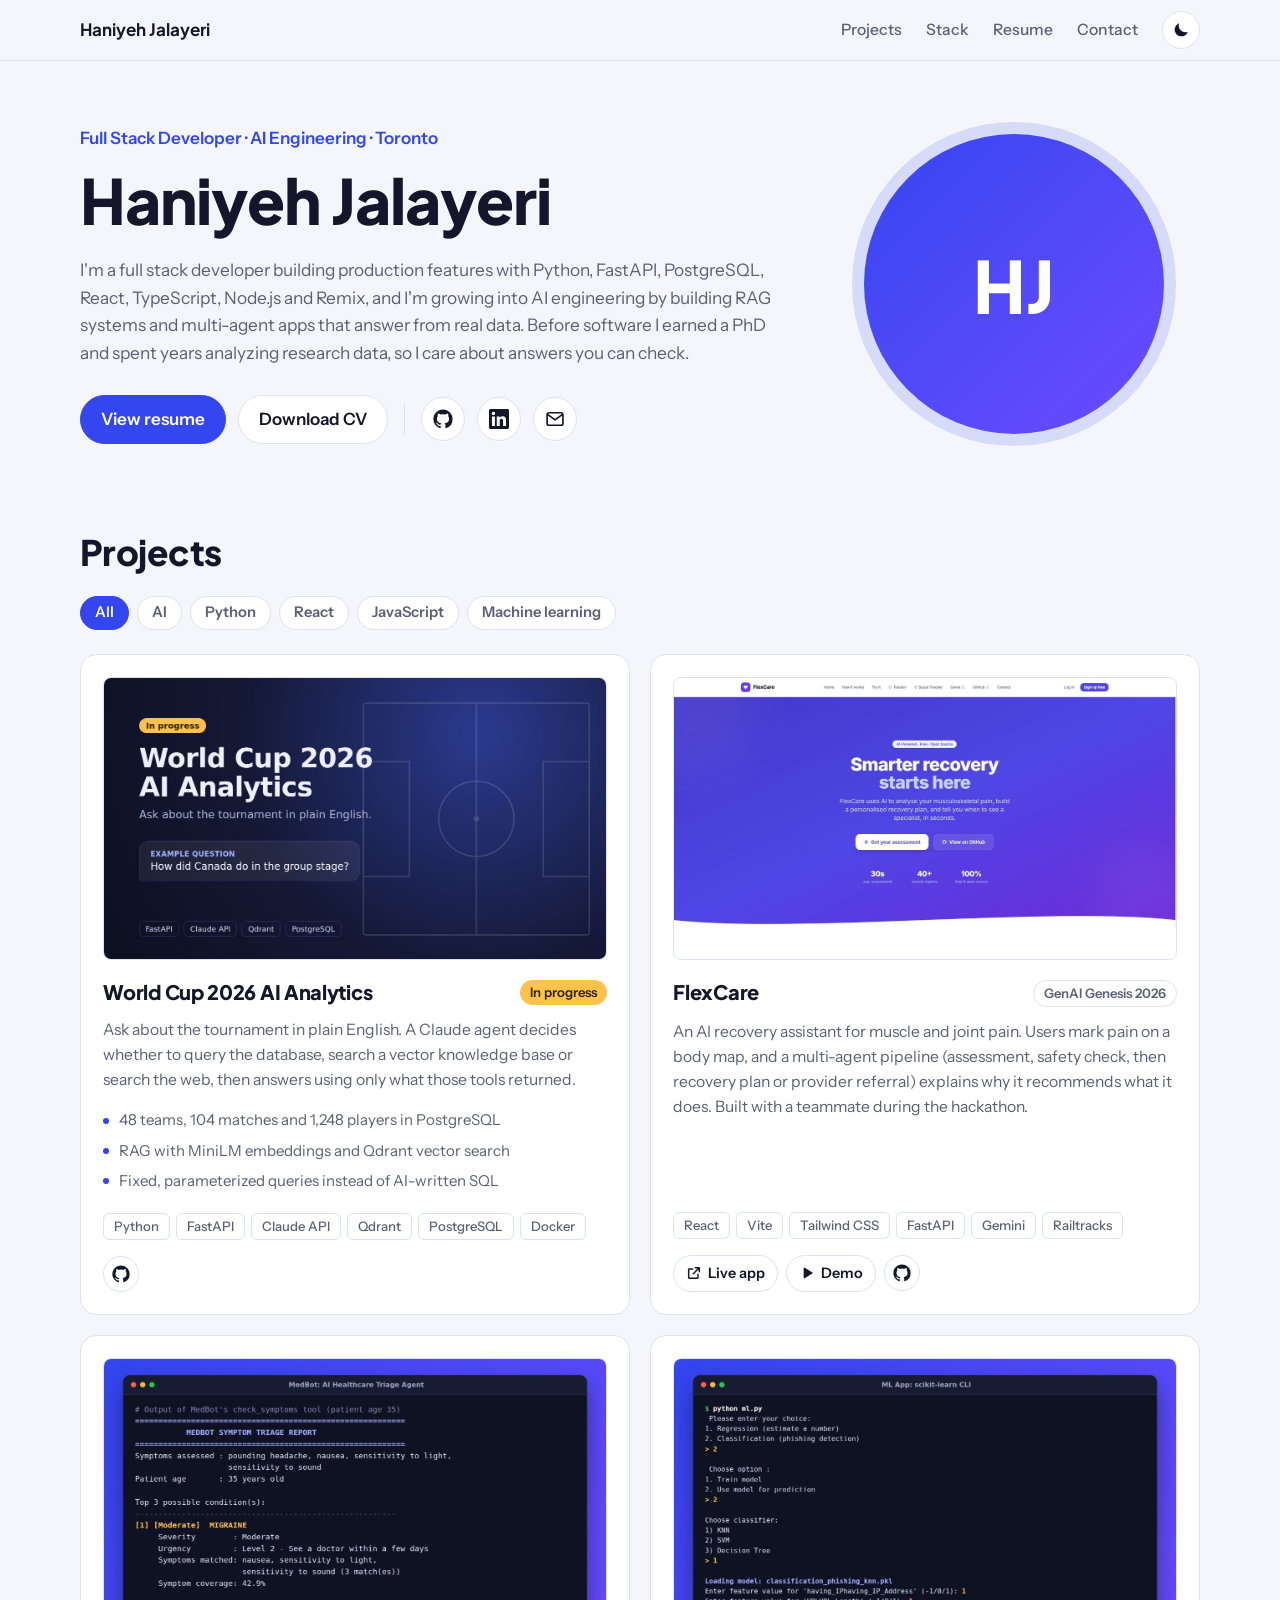
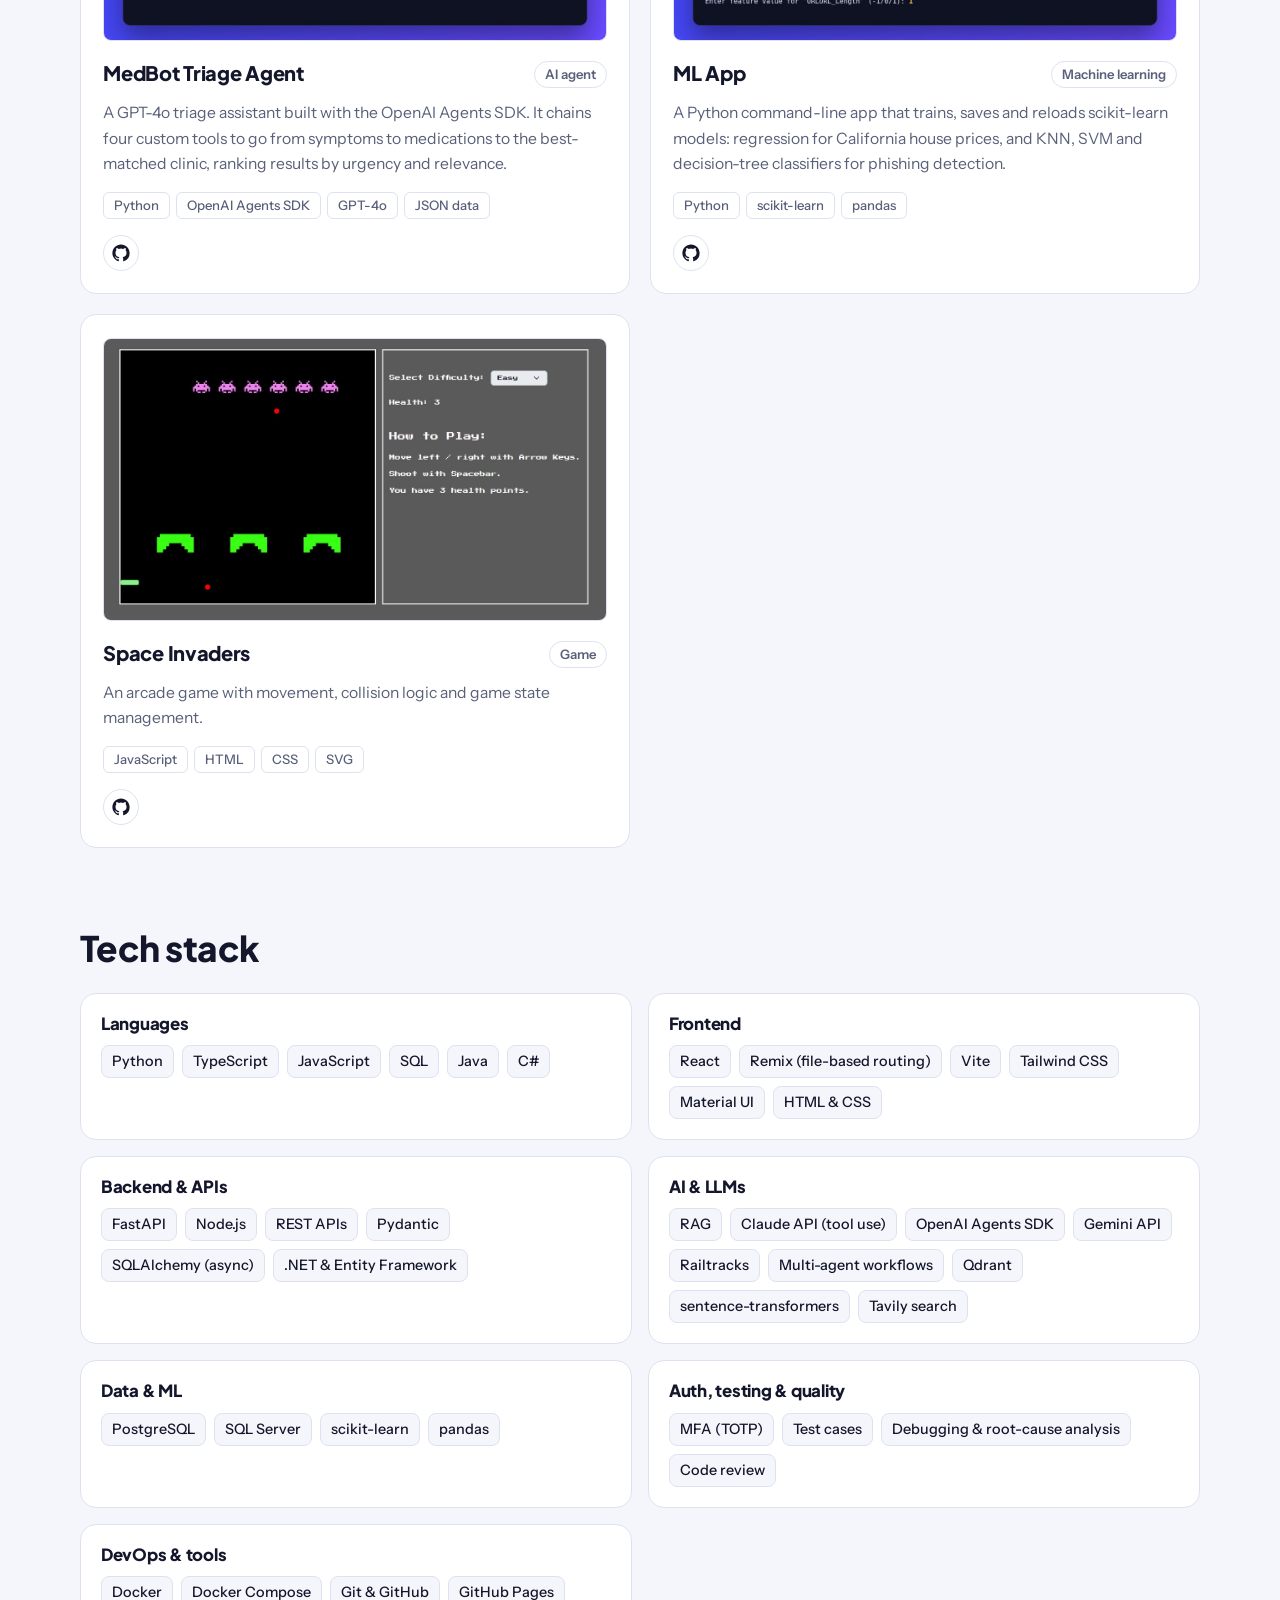
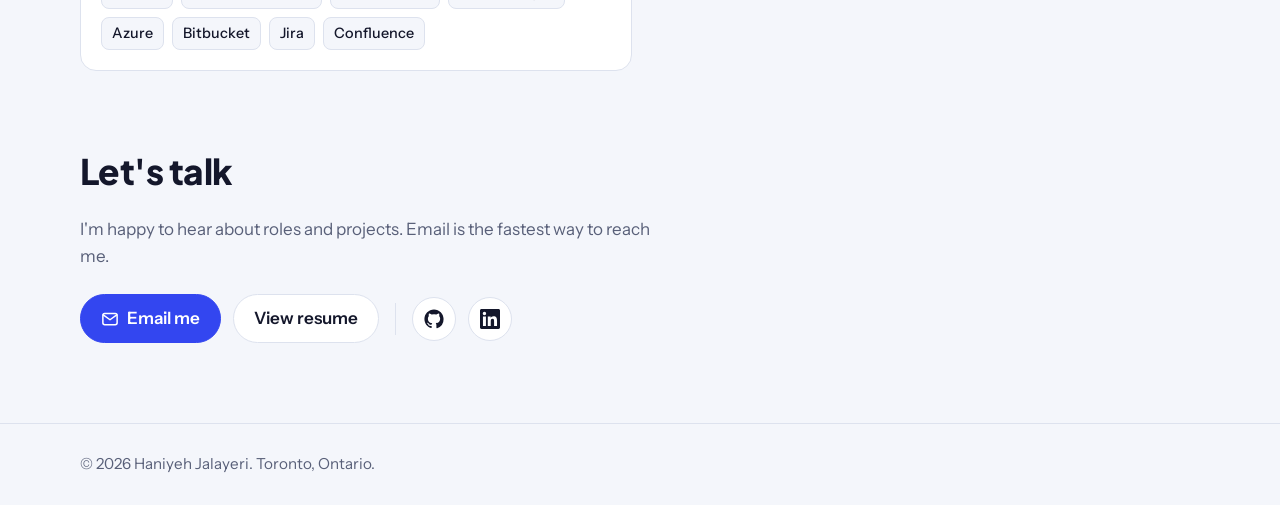
==== commit 85ff4549: "Add files via upload" ====
--- a/index.html
+++ b/index.html
@@ -22,9 +22,9 @@
         } catch (e) {}
       })();
     </script>
-    <script type="module" crossorigin src="/assets/main-DlZUOueW.js"></script>
-    <link rel="modulepreload" crossorigin href="/assets/index-DVxgqT0c.js">
-    <link rel="stylesheet" crossorigin href="/assets/index-DlS7prPo.css">
+    <script type="module" crossorigin src="/assets/main-Bi9WrgJK.js"></script>
+    <link rel="modulepreload" crossorigin href="/assets/index-DwCJev1Q.js">
+    <link rel="stylesheet" crossorigin href="/assets/index-I3q7o3WV.css">
   </head>
   <body>
     <div id="root"></div>
--- a/assets/index-I3q7o3WV.css
+++ b/assets/index-I3q7o3WV.css
@@ -0,0 +1 @@
+/*! tailwindcss v4.3.3 | MIT License | https://tailwindcss.com */@layer properties{@supports (((-webkit-hyphens:none)) and (not (margin-trim:inline))) or ((-moz-orient:inline) and (not (color:rgb(from red r g b)))){*,:before,:after,::backdrop{--tw-border-style:solid;--tw-gradient-position:initial;--tw-gradient-from:#0000;--tw-gradient-via:#0000;--tw-gradient-to:#0000;--tw-gradient-stops:initial;--tw-gradient-via-stops:initial;--tw-gradient-from-position:0%;--tw-gradient-via-position:50%;--tw-gradient-to-position:100%;--tw-font-weight:initial;--tw-tracking:initial;--tw-shadow:0 0 #0000;--tw-shadow-color:initial;--tw-shadow-alpha:100%;--tw-inset-shadow:0 0 #0000;--tw-inset-shadow-color:initial;--tw-inset-shadow-alpha:100%;--tw-ring-color:initial;--tw-ring-shadow:0 0 #0000;--tw-inset-ring-color:initial;--tw-inset-ring-shadow:0 0 #0000;--tw-ring-inset:initial;--tw-ring-offset-width:0px;--tw-ring-offset-color:#fff;--tw-ring-offset-shadow:0 0 #0000;--tw-blur:initial;--tw-brightness:initial;--tw-contrast:initial;--tw-grayscale:initial;--tw-hue-rotate:initial;--tw-invert:initial;--tw-opacity:initial;--tw-saturate:initial;--tw-sepia:initial;--tw-drop-shadow:initial;--tw-drop-shadow-color:initial;--tw-drop-shadow-alpha:100%;--tw-drop-shadow-size:initial;--tw-backdrop-blur:initial;--tw-backdrop-brightness:initial;--tw-backdrop-contrast:initial;--tw-backdrop-grayscale:initial;--tw-backdrop-hue-rotate:initial;--tw-backdrop-invert:initial;--tw-backdrop-opacity:initial;--tw-backdrop-saturate:initial;--tw-backdrop-sepia:initial;--tw-content:"";--tw-translate-x:0;--tw-translate-y:0;--tw-translate-z:0;--tw-leading:initial}}}@layer theme{:root,:host{--font-sans:-apple-system, BlinkMacSystemFont, "Segoe UI", Roboto, "Helvetica Neue", "Noto Sans", Arial, sans-serif, "Apple Color Emoji", "Segoe UI Emoji", "Segoe UI Symbol", "Noto Color Emoji";--font-mono:ui-monospace, SFMono-Regular, Menlo, Monaco, Consolas, "Liberation Mono", "Courier New", monospace;--spacing:.25rem;--text-xl:1.25rem;--text-xl--line-height:calc(1.75 / 1.25);--font-weight-medium:500;--font-weight-semibold:600;--font-weight-bold:700;--font-weight-extrabold:800;--leading-snug:1.375;--radius-md:.375rem;--radius-lg:.5rem;--radius-2xl:1rem;--aspect-video:16 / 9;--default-transition-duration:.15s;--default-transition-timing-function:cubic-bezier(.4, 0, .2, 1);--default-font-family:var(--font-sans);--default-mono-font-family:var(--font-mono);--font-display:"Plus Jakarta Sans", "Segoe UI", system-ui, sans-serif;--font-body:"Instrument Sans", "Segoe UI", system-ui, sans-serif}}@layer base{*,:after,:before,::backdrop{box-sizing:border-box;border:0 solid;margin:0;padding:0}::file-selector-button{box-sizing:border-box;border:0 solid;margin:0;padding:0}html,:host{-webkit-text-size-adjust:100%;-moz-tab-size:4;tab-size:4;line-height:1.5;font-family:var(--default-font-family,-apple-system, BlinkMacSystemFont, "Segoe UI", Roboto, "Helvetica Neue", "Noto Sans", Arial, sans-serif, "Apple Color Emoji", "Segoe UI Emoji", "Segoe UI Symbol", "Noto Color Emoji");font-feature-settings:var(--default-font-feature-settings,normal);font-variation-settings:var(--default-font-variation-settings,normal);-webkit-tap-highlight-color:transparent}hr{height:0;color:inherit;border-top-width:1px}abbr:where([title]){-webkit-text-decoration:underline dotted;text-decoration:underline dotted}h1,h2,h3,h4,h5,h6{font-size:inherit;font-weight:inherit}a{color:inherit;-webkit-text-decoration:inherit;text-decoration:inherit}b,strong{font-weight:bolder}code,kbd,samp,pre{font-family:var(--default-mono-font-family,ui-monospace, SFMono-Regular, Menlo, Monaco, Consolas, "Liberation Mono", "Courier New", monospace);font-feature-settings:var(--default-mono-font-feature-settings,normal);font-variation-settings:var(--default-mono-font-variation-settings,normal);font-size:1em}small{font-size:80%}sub,sup{vertical-align:baseline;font-size:75%;line-height:0;position:relative}sub{bottom:-.25em}sup{top:-.5em}table{text-indent:0;border-color:inherit;border-collapse:collapse}:-moz-focusring:where(:not(iframe)){outline:auto}progress{vertical-align:baseline}summary{display:list-item}ol,ul,menu{list-style:none}img,svg,video,canvas,audio,iframe,embed,object{vertical-align:middle;display:block}img,video{max-width:100%;height:auto}button,input,select,optgroup,textarea{font:inherit;font-feature-settings:inherit;font-variation-settings:inherit;letter-spacing:inherit;color:inherit;opacity:1;background-color:#0000;border-radius:0}::file-selector-button{font:inherit;font-feature-settings:inherit;font-variation-settings:inherit;letter-spacing:inherit;color:inherit;opacity:1;background-color:#0000;border-radius:0}:where(select:is([multiple],[size])) optgroup{font-weight:bolder}:where(select:is([multiple],[size])) optgroup option{padding-inline-start:20px}::file-selector-button{margin-inline-end:4px}::placeholder{opacity:1}@supports (not ((-webkit-appearance:-apple-pay-button))) or (contain-intrinsic-size:1px){::placeholder{color:currentColor}@supports (color:color-mix(in lab,red,red)){::placeholder{color:color-mix(in oklab,currentcolor 50%,transparent)}}}textarea{resize:vertical}::-webkit-search-decoration{-webkit-appearance:none}::-webkit-date-and-time-value{min-height:1lh;text-align:inherit}::-webkit-datetime-edit{display:inline-flex}::-webkit-datetime-edit-fields-wrapper{padding:0}::-webkit-datetime-edit{padding-block:0}::-webkit-datetime-edit-year-field{padding-block:0}::-webkit-datetime-edit-month-field{padding-block:0}::-webkit-datetime-edit-day-field{padding-block:0}::-webkit-datetime-edit-hour-field{padding-block:0}::-webkit-datetime-edit-minute-field{padding-block:0}::-webkit-datetime-edit-second-field{padding-block:0}::-webkit-datetime-edit-millisecond-field{padding-block:0}::-webkit-datetime-edit-meridiem-field{padding-block:0}::-webkit-calendar-picker-indicator{line-height:1}:-moz-ui-invalid{box-shadow:none}button,input:where([type=button],[type=reset],[type=submit]){-webkit-appearance:button;-moz-appearance:button;appearance:button}::file-selector-button{-webkit-appearance:button;-moz-appearance:button;appearance:button}::-webkit-inner-spin-button{height:auto}::-webkit-outer-spin-button{height:auto}[hidden]:where(:not([hidden=until-found])){display:none!important}}@layer components;@layer utilities{.absolute{position:absolute}.relative{position:relative}.sticky{position:sticky}.-inset-3{inset:calc(var(--spacing) * -3)}.inset-0{top:0;right:0;bottom:0;left:0}.top-0{top:0}.top-2{top:calc(var(--spacing) * 2)}.-left-\[999px\]{left:-999px}.z-50{z-index:50}.z-\[100\]{z-index:100}.order-3{order:3}.order-first{order:-9999}.m-0{margin:0}.mx-1{margin-inline:var(--spacing)}.mx-auto{margin-inline:auto}.mt-0\.5{margin-top:calc(var(--spacing) * .5)}.mt-1{margin-top:var(--spacing)}.mt-2{margin-top:calc(var(--spacing) * 2)}.mt-3{margin-top:calc(var(--spacing) * 3)}.mt-5{margin-top:calc(var(--spacing) * 5)}.mt-7{margin-top:calc(var(--spacing) * 7)}.mt-9{margin-top:calc(var(--spacing) * 9)}.mt-auto{margin-top:auto}.mr-auto{margin-right:auto}.mb-3{margin-bottom:calc(var(--spacing) * 3)}.mb-4{margin-bottom:calc(var(--spacing) * 4)}.mb-5{margin-bottom:calc(var(--spacing) * 5)}.mb-6{margin-bottom:calc(var(--spacing) * 6)}.ml-5{margin-left:calc(var(--spacing) * 5)}.block{display:block}.contents{display:contents}.flex{display:flex}.grid{display:grid}.hidden{display:none}.inline-flex{display:inline-flex}.aspect-square{aspect-ratio:1}.aspect-video{aspect-ratio:var(--aspect-video)}.h-8{height:calc(var(--spacing) * 8)}.h-9{height:calc(var(--spacing) * 9)}.h-11{height:calc(var(--spacing) * 11)}.h-\[38px\]{height:38px}.h-full{height:100%}.w-9{width:calc(var(--spacing) * 9)}.w-11{width:calc(var(--spacing) * 11)}.w-\[38px\]{width:38px}.w-\[min\(880px\,100\%-2\.5rem\)\]{width:min(880px,100% - 2.5rem)}.w-\[min\(1120px\,100\%-2\.5rem\)\]{width:min(1120px,100% - 2.5rem)}.w-full{width:100%}.w-px{width:1px}.max-w-\[54ch\]{max-width:54ch}.max-w-\[58ch\]{max-width:58ch}.max-w-\[75ch\]{max-width:75ch}.max-w-\[180px\]{max-width:180px}.cursor-pointer{cursor:pointer}.list-disc{list-style-type:disc}.flex-col{flex-direction:column}.flex-wrap{flex-wrap:wrap}.place-items-center{place-items:center}.items-baseline{align-items:baseline}.items-center{align-items:center}.items-start{align-items:flex-start}.justify-between{justify-content:space-between}.gap-1\.5{gap:calc(var(--spacing) * 1.5)}.gap-2{gap:calc(var(--spacing) * 2)}.gap-3{gap:calc(var(--spacing) * 3)}.gap-3\.5{gap:calc(var(--spacing) * 3.5)}.gap-4{gap:calc(var(--spacing) * 4)}.gap-5{gap:calc(var(--spacing) * 5)}.gap-10{gap:calc(var(--spacing) * 10)}.gap-x-4{column-gap:calc(var(--spacing) * 4)}.gap-x-5{column-gap:calc(var(--spacing) * 5)}.gap-x-6{column-gap:calc(var(--spacing) * 6)}.gap-y-1{row-gap:var(--spacing)}.justify-self-start{justify-self:flex-start}.overflow-x-auto{overflow-x:auto}.rounded-2xl{border-radius:var(--radius-2xl)}.rounded-full{border-radius:3.40282e38px}.rounded-lg{border-radius:var(--radius-lg)}.rounded-md{border-radius:var(--radius-md)}.border{border-style:var(--tw-border-style);border-width:1px}.border-4{border-style:var(--tw-border-style);border-width:4px}.border-\[1\.5px\]{border-style:var(--tw-border-style);border-width:1.5px}.border-t{border-top-style:var(--tw-border-style);border-top-width:1px}.border-b{border-bottom-style:var(--tw-border-style);border-bottom-width:1px}.border-b-2{border-bottom-style:var(--tw-border-style);border-bottom-width:2px}.border-accent{border-color:var(--accent)}.border-line{border-color:var(--line)}.border-surface{border-color:var(--surface)}.bg-accent{background-color:var(--accent)}.bg-amber{background-color:#ffc24d}.bg-bg,.bg-bg\/85{background-color:var(--bg)}@supports (color:color-mix(in lab,red,red)){.bg-bg\/85{background-color:color-mix(in oklab,var(--bg) 85%,transparent)}}.bg-line{background-color:var(--line)}.bg-surface{background-color:var(--surface)}.bg-gradient-to-br{--tw-gradient-position:to bottom right in oklab;background-image:linear-gradient(var(--tw-gradient-stops))}.from-accent{--tw-gradient-from:var(--accent);--tw-gradient-stops:var(--tw-gradient-via-stops,var(--tw-gradient-position), var(--tw-gradient-from) var(--tw-gradient-from-position), var(--tw-gradient-to) var(--tw-gradient-to-position))}.to-\[\#6B4BFF\]{--tw-gradient-to:#6b4bff;--tw-gradient-stops:var(--tw-gradient-via-stops,var(--tw-gradient-position), var(--tw-gradient-from) var(--tw-gradient-from-position), var(--tw-gradient-to) var(--tw-gradient-to-position))}.object-cover{object-fit:cover}.object-\[50\%_25\%\]{object-position:50% 25%}.object-top{object-position:top}.p-5{padding:calc(var(--spacing) * 5)}.p-\[1\.4rem\]{padding:1.4rem}.p-\[clamp\(1\.5rem\,5vw\,3\.25rem\)\]{padding:clamp(1.5rem,5vw,3.25rem)}.px-2\.5{padding-inline:calc(var(--spacing) * 2.5)}.px-3{padding-inline:calc(var(--spacing) * 3)}.px-3\.5{padding-inline:calc(var(--spacing) * 3.5)}.px-5{padding-inline:calc(var(--spacing) * 5)}.py-0\.5{padding-block:calc(var(--spacing) * .5)}.py-1{padding-block:var(--spacing)}.py-1\.5{padding-block:calc(var(--spacing) * 1.5)}.py-2{padding-block:calc(var(--spacing) * 2)}.py-2\.5{padding-block:calc(var(--spacing) * 2.5)}.py-7{padding-block:calc(var(--spacing) * 7)}.py-10{padding-block:calc(var(--spacing) * 10)}.pt-12{padding-top:calc(var(--spacing) * 12)}.pt-16{padding-top:calc(var(--spacing) * 16)}.pb-1{padding-bottom:var(--spacing)}.pb-1\.5{padding-bottom:calc(var(--spacing) * 1.5)}.pb-4{padding-bottom:calc(var(--spacing) * 4)}.pb-6{padding-bottom:calc(var(--spacing) * 6)}.pb-16{padding-bottom:calc(var(--spacing) * 16)}.pl-4{padding-left:calc(var(--spacing) * 4)}.font-display{font-family:Plus Jakarta Sans,Segoe UI,system-ui,sans-serif}.text-xl{font-size:var(--text-xl);line-height:var(--tw-leading,var(--text-xl--line-height))}.text-\[\.9rem\]{font-size:.9rem}.text-\[\.82rem\]{font-size:.82rem}.text-\[\.92rem\]{font-size:.92rem}.text-\[\.94rem\]{font-size:.94rem}.text-\[\.95rem\]{font-size:.95rem}.text-\[\.98rem\]{font-size:.98rem}.text-\[1\.1rem\]{font-size:1.1rem}.text-\[1\.2rem\]{font-size:1.2rem}.text-\[1\.05rem\]{font-size:1.05rem}.text-\[1\.08rem\]{font-size:1.08rem}.text-\[1\.35rem\]{font-size:1.35rem}.text-\[clamp\(1\.7rem\,3vw\,2\.2rem\)\]{font-size:clamp(1.7rem,3vw,2.2rem)}.text-\[clamp\(2\.2rem\,5vw\,3rem\)\]{font-size:clamp(2.2rem,5vw,3rem)}.text-\[clamp\(2\.4rem\,5\.2vw\,3\.9rem\)\]{font-size:clamp(2.4rem,5.2vw,3.9rem)}.text-\[clamp\(3rem\,6vw\,4\.5rem\)\]{font-size:clamp(3rem,6vw,4.5rem)}.font-bold{--tw-font-weight:var(--font-weight-bold);font-weight:var(--font-weight-bold)}.font-extrabold{--tw-font-weight:var(--font-weight-extrabold);font-weight:var(--font-weight-extrabold)}.font-medium{--tw-font-weight:var(--font-weight-medium);font-weight:var(--font-weight-medium)}.font-semibold{--tw-font-weight:var(--font-weight-semibold);font-weight:var(--font-weight-semibold)}.tracking-\[-0\.03em\]{--tw-tracking:-.03em;letter-spacing:-.03em}.tracking-\[-0\.025em\]{--tw-tracking:-.025em;letter-spacing:-.025em}.whitespace-nowrap{white-space:nowrap}.text-\[\#2B2100\]{color:#2b2100}.text-accent{color:var(--accent)}.text-accent-ink{color:var(--accent-ink)}.text-ink{color:var(--ink)}.text-muted{color:var(--muted)}.no-underline{text-decoration-line:none}.underline{text-decoration-line:underline}.decoration-line{-webkit-text-decoration-color:var(--line);text-decoration-color:var(--line)}.underline-offset-4{text-underline-offset:4px}.opacity-15{opacity:.15}.ring{--tw-ring-shadow:var(--tw-ring-inset,) 0 0 0 calc(1px + var(--tw-ring-offset-width)) var(--tw-ring-color,currentcolor);box-shadow:var(--tw-inset-shadow),var(--tw-inset-ring-shadow),var(--tw-ring-offset-shadow),var(--tw-ring-shadow),var(--tw-shadow)}.filter{filter:var(--tw-blur,) var(--tw-brightness,) var(--tw-contrast,) var(--tw-grayscale,) var(--tw-hue-rotate,) var(--tw-invert,) var(--tw-saturate,) var(--tw-sepia,) var(--tw-drop-shadow,)}.backdrop-blur{--tw-backdrop-blur:blur(8px);-webkit-backdrop-filter:var(--tw-backdrop-blur,) var(--tw-backdrop-brightness,) var(--tw-backdrop-contrast,) var(--tw-backdrop-grayscale,) var(--tw-backdrop-hue-rotate,) var(--tw-backdrop-invert,) var(--tw-backdrop-opacity,) var(--tw-backdrop-saturate,) var(--tw-backdrop-sepia,);backdrop-filter:var(--tw-backdrop-blur,) var(--tw-backdrop-brightness,) var(--tw-backdrop-contrast,) var(--tw-backdrop-grayscale,) var(--tw-backdrop-hue-rotate,) var(--tw-backdrop-invert,) var(--tw-backdrop-opacity,) var(--tw-backdrop-saturate,) var(--tw-backdrop-sepia,)}.transition{transition-property:color,background-color,border-color,outline-color,text-decoration-color,fill,stroke,--tw-gradient-from,--tw-gradient-via,--tw-gradient-to,opacity,box-shadow,transform,translate,scale,rotate,filter,-webkit-backdrop-filter,backdrop-filter,display,content-visibility,overlay,pointer-events;transition-timing-function:var(--tw-ease,var(--default-transition-timing-function));transition-duration:var(--tw-duration,var(--default-transition-duration))}.\[animation-delay\:\.1s\]{animation-delay:.1s}.\[animation-delay\:\.04s\]{animation-delay:40ms}.\[animation-delay\:\.16s\]{animation-delay:.16s}.before\:absolute:before{content:var(--tw-content);position:absolute}.before\:top-\[\.65em\]:before{content:var(--tw-content);top:.65em}.before\:left-0:before{content:var(--tw-content);left:0}.before\:h-1\.5:before{content:var(--tw-content);height:calc(var(--spacing) * 1.5)}.before\:w-1\.5:before{content:var(--tw-content);width:calc(var(--spacing) * 1.5)}.before\:rounded-full:before{content:var(--tw-content);border-radius:3.40282e38px}.before\:bg-accent:before{content:var(--tw-content);background-color:var(--accent)}.last\:mb-0:last-child{margin-bottom:0}@media(hover:hover){.hover\:-translate-y-px:hover{--tw-translate-y:-1px;translate:var(--tw-translate-x) var(--tw-translate-y)}.hover\:border-accent:hover{border-color:var(--accent)}.hover\:text-accent:hover{color:var(--accent)}.hover\:text-ink:hover{color:var(--ink)}.hover\:decoration-accent:hover{-webkit-text-decoration-color:var(--accent);text-decoration-color:var(--accent)}}.focus\:left-2:focus{left:calc(var(--spacing) * 2)}.aria-\[current\=page\]\:text-accent[aria-current=page]{color:var(--accent)}@media(min-width:40rem){.sm\:order-none{order:0}.sm\:block{display:block}.sm\:min-h-\[60px\]{min-height:60px}.sm\:w-auto{width:auto}.sm\:max-w-\[240px\]{max-width:240px}.sm\:grid-cols-\[170px_1fr\]{grid-template-columns:170px 1fr}.sm\:flex-nowrap{flex-wrap:nowrap}.sm\:gap-6{gap:calc(var(--spacing) * 6)}.sm\:pb-0{padding-bottom:0}.sm\:text-\[\.98rem\]{font-size:.98rem}}@media(min-width:48rem){.md\:order-none{order:0}.md\:max-w-\[300px\]{max-width:300px}.md\:grid-cols-2{grid-template-columns:repeat(2,minmax(0,1fr))}.md\:grid-cols-\[1\.3fr_\.7fr\]{grid-template-columns:1.3fr .7fr}.md\:gap-14{gap:calc(var(--spacing) * 14)}.md\:justify-self-center{justify-self:center}.md\:pt-16{padding-top:calc(var(--spacing) * 16)}}@media print{.print\:mt-1{margin-top:var(--spacing)}.print\:mt-2\.5{margin-top:calc(var(--spacing) * 2.5)}.print\:mb-1{margin-bottom:var(--spacing)}.print\:mb-1\.5{margin-bottom:calc(var(--spacing) * 1.5)}.print\:hidden{display:none}.print\:w-full{width:100%}.print\:max-w-none{max-width:none}.print\:break-inside-auto{break-inside:auto}.print\:break-after-avoid{break-after:avoid}.print\:grid-cols-\[130px_1fr\]{grid-template-columns:130px 1fr}.print\:justify-center{justify-content:center}.print\:gap-0\.5{gap:calc(var(--spacing) * .5)}.print\:rounded-none{border-radius:0}.print\:border-0{border-style:var(--tw-border-style);border-width:0}.print\:border-b{border-bottom-style:var(--tw-border-style);border-bottom-width:1px}.print\:p-0{padding:0}.print\:py-0{padding-block:0}.print\:pb-0\.5{padding-bottom:calc(var(--spacing) * .5)}.print\:text-center{text-align:center}.print\:text-\[9pt\]{font-size:9pt}.print\:text-\[10\.5pt\]{font-size:10.5pt}.print\:text-\[10pt\]{font-size:10pt}.print\:text-\[11pt\]{font-size:11pt}.print\:text-\[20pt\]{font-size:20pt}.print\:leading-snug{--tw-leading:var(--leading-snug);line-height:var(--leading-snug)}}}:root{--bg:#f4f6fb;--surface:#fff;--ink:#14172b;--muted:#596079;--line:#dde2ee;--accent:#3346f0;--accent-ink:#fff;--spot:#141834;--spot-line:#2e3563}:root[data-theme=dark]{--bg:#0d1020;--surface:#161a30;--ink:#eceffa;--muted:#9aa2bf;--line:#2a3050;--accent:#97a4ff;--accent-ink:#0d1020;--spot:#1a1f42;--spot-line:#343c72}html{scroll-behavior:smooth;scroll-padding-top:72px}body{background:var(--bg);color:var(--ink);font-family:var(--font-body);-webkit-font-smoothing:antialiased;margin:0;font-size:1.0625rem;line-height:1.6}h1,h2,h3{font-family:var(--font-display);letter-spacing:-.015em;line-height:1.15}:focus-visible{outline:3px solid var(--accent);outline-offset:3px;border-radius:6px}@media(prefers-reduced-motion:no-preference){.rise{animation:.6s cubic-bezier(.2,.7,.2,1) both rise}@keyframes rise{0%{opacity:0;transform:translateY(14px)}to{opacity:1;transform:none}}}@media(prefers-reduced-motion:reduce){html{scroll-behavior:auto}}@media print{@page{size:letter;margin:.45in .5in}:root,:root[data-theme=dark]{--bg:#fff;--surface:#fff;--ink:#111;--muted:#3f4455;--line:#c9cedb;--accent:#1f3a8f}body{font-size:9pt;line-height:1.32}a{color:inherit;text-decoration:none!important}}@property --tw-border-style{syntax:"*";inherits:false;initial-value:solid}@property --tw-gradient-position{syntax:"*";inherits:false}@property --tw-gradient-from{syntax:"<color>";inherits:false;initial-value:#0000}@property --tw-gradient-via{syntax:"<color>";inherits:false;initial-value:#0000}@property --tw-gradient-to{syntax:"<color>";inherits:false;initial-value:#0000}@property --tw-gradient-stops{syntax:"*";inherits:false}@property --tw-gradient-via-stops{syntax:"*";inherits:false}@property --tw-gradient-from-position{syntax:"<length-percentage>";inherits:false;initial-value:0%}@property --tw-gradient-via-position{syntax:"<length-percentage>";inherits:false;initial-value:50%}@property --tw-gradient-to-position{syntax:"<length-percentage>";inherits:false;initial-value:100%}@property --tw-font-weight{syntax:"*";inherits:false}@property --tw-tracking{syntax:"*";inherits:false}@property --tw-shadow{syntax:"*";inherits:false;initial-value:0 0 #0000}@property --tw-shadow-color{syntax:"*";inherits:false}@property --tw-shadow-alpha{syntax:"<percentage>";inherits:false;initial-value:100%}@property --tw-inset-shadow{syntax:"*";inherits:false;initial-value:0 0 #0000}@property --tw-inset-shadow-color{syntax:"*";inherits:false}@property --tw-inset-shadow-alpha{syntax:"<percentage>";inherits:false;initial-value:100%}@property --tw-ring-color{syntax:"*";inherits:false}@property --tw-ring-shadow{syntax:"*";inherits:false;initial-value:0 0 #0000}@property --tw-inset-ring-color{syntax:"*";inherits:false}@property --tw-inset-ring-shadow{syntax:"*";inherits:false;initial-value:0 0 #0000}@property --tw-ring-inset{syntax:"*";inherits:false}@property --tw-ring-offset-width{syntax:"<length>";inherits:false;initial-value:0}@property --tw-ring-offset-color{syntax:"*";inherits:false;initial-value:#fff}@property --tw-ring-offset-shadow{syntax:"*";inherits:false;initial-value:0 0 #0000}@property --tw-blur{syntax:"*";inherits:false}@property --tw-brightness{syntax:"*";inherits:false}@property --tw-contrast{syntax:"*";inherits:false}@property --tw-grayscale{syntax:"*";inherits:false}@property --tw-hue-rotate{syntax:"*";inherits:false}@property --tw-invert{syntax:"*";inherits:false}@property --tw-opacity{syntax:"*";inherits:false}@property --tw-saturate{syntax:"*";inherits:false}@property --tw-sepia{syntax:"*";inherits:false}@property --tw-drop-shadow{syntax:"*";inherits:false}@property --tw-drop-shadow-color{syntax:"*";inherits:false}@property --tw-drop-shadow-alpha{syntax:"<percentage>";inherits:false;initial-value:100%}@property --tw-drop-shadow-size{syntax:"*";inherits:false}@property --tw-backdrop-blur{syntax:"*";inherits:false}@property --tw-backdrop-brightness{syntax:"*";inherits:false}@property --tw-backdrop-contrast{syntax:"*";inherits:false}@property --tw-backdrop-grayscale{syntax:"*";inherits:false}@property --tw-backdrop-hue-rotate{syntax:"*";inherits:false}@property --tw-backdrop-invert{syntax:"*";inherits:false}@property --tw-backdrop-opacity{syntax:"*";inherits:false}@property --tw-backdrop-saturate{syntax:"*";inherits:false}@property --tw-backdrop-sepia{syntax:"*";inherits:false}@property --tw-content{syntax:"*";inherits:false;initial-value:""}@property --tw-translate-x{syntax:"*";inherits:false;initial-value:0}@property --tw-translate-y{syntax:"*";inherits:false;initial-value:0}@property --tw-translate-z{syntax:"*";inherits:false;initial-value:0}@property --tw-leading{syntax:"*";inherits:false}
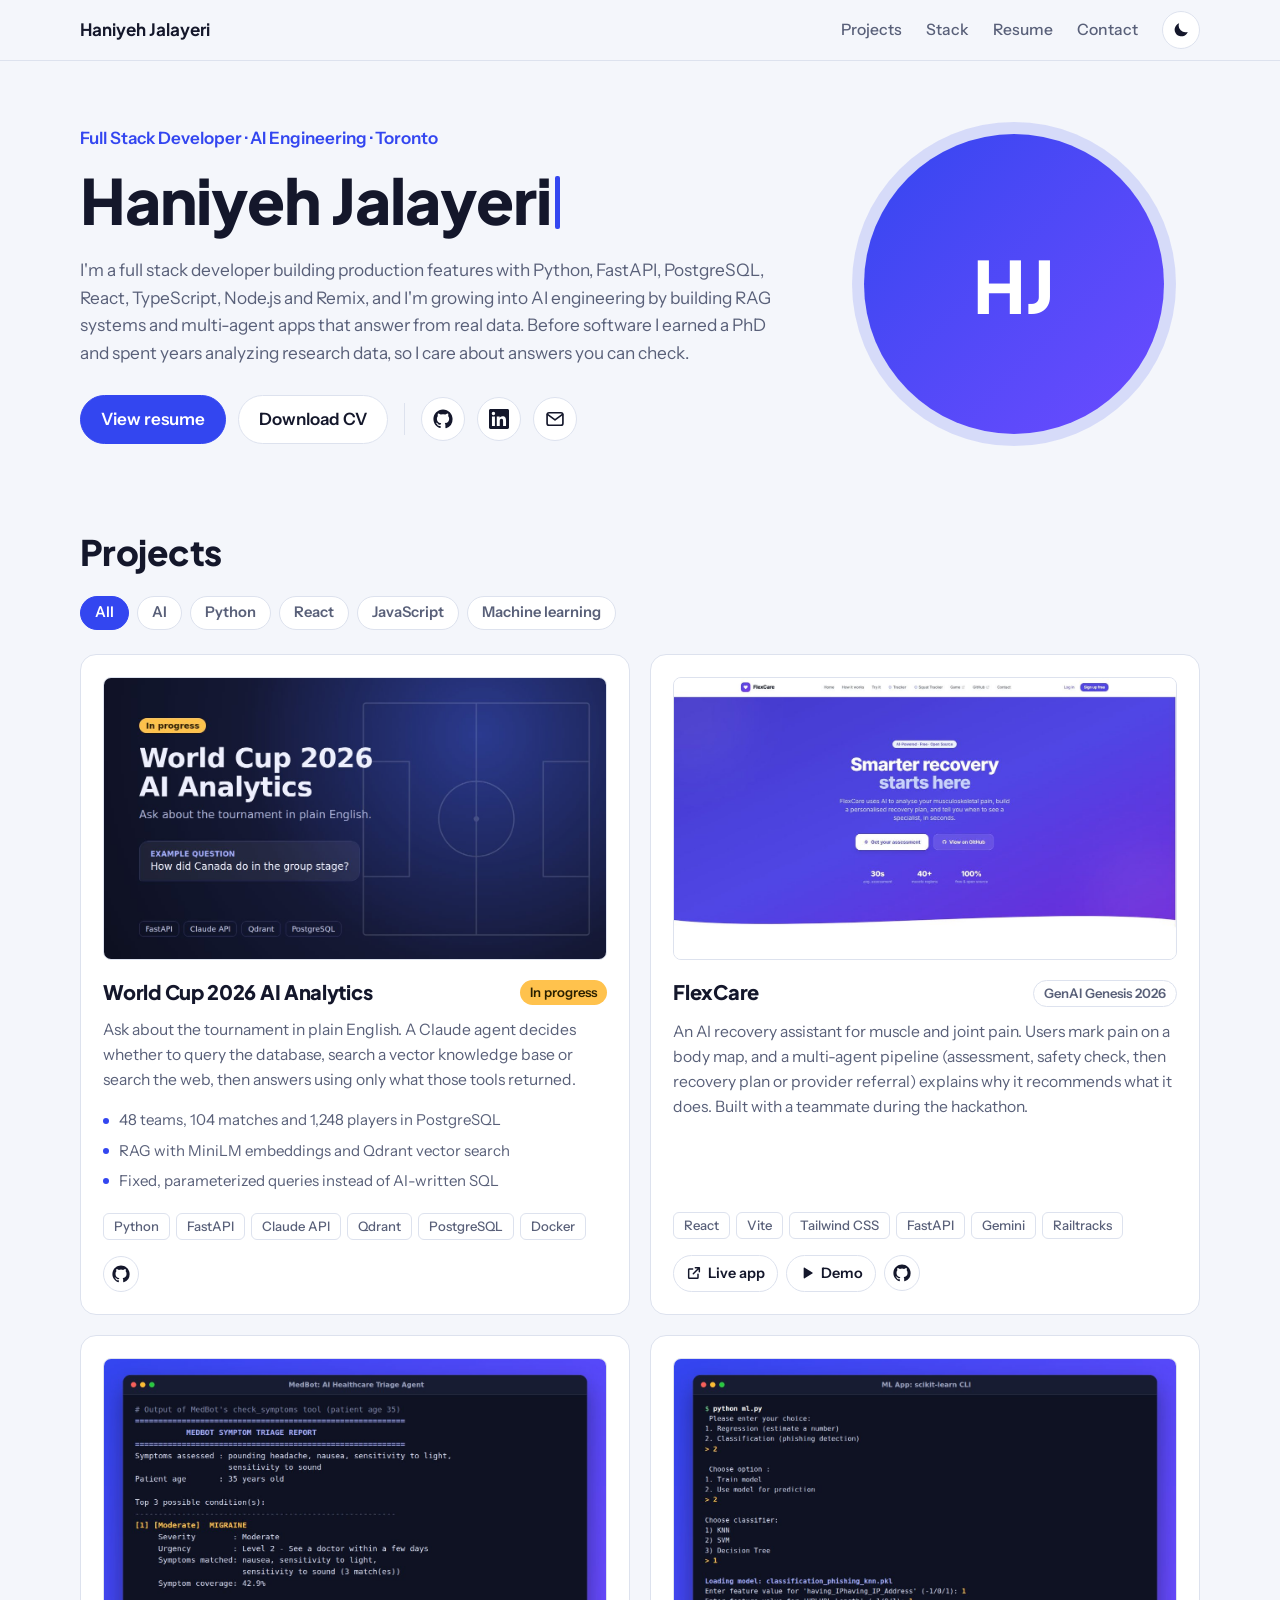
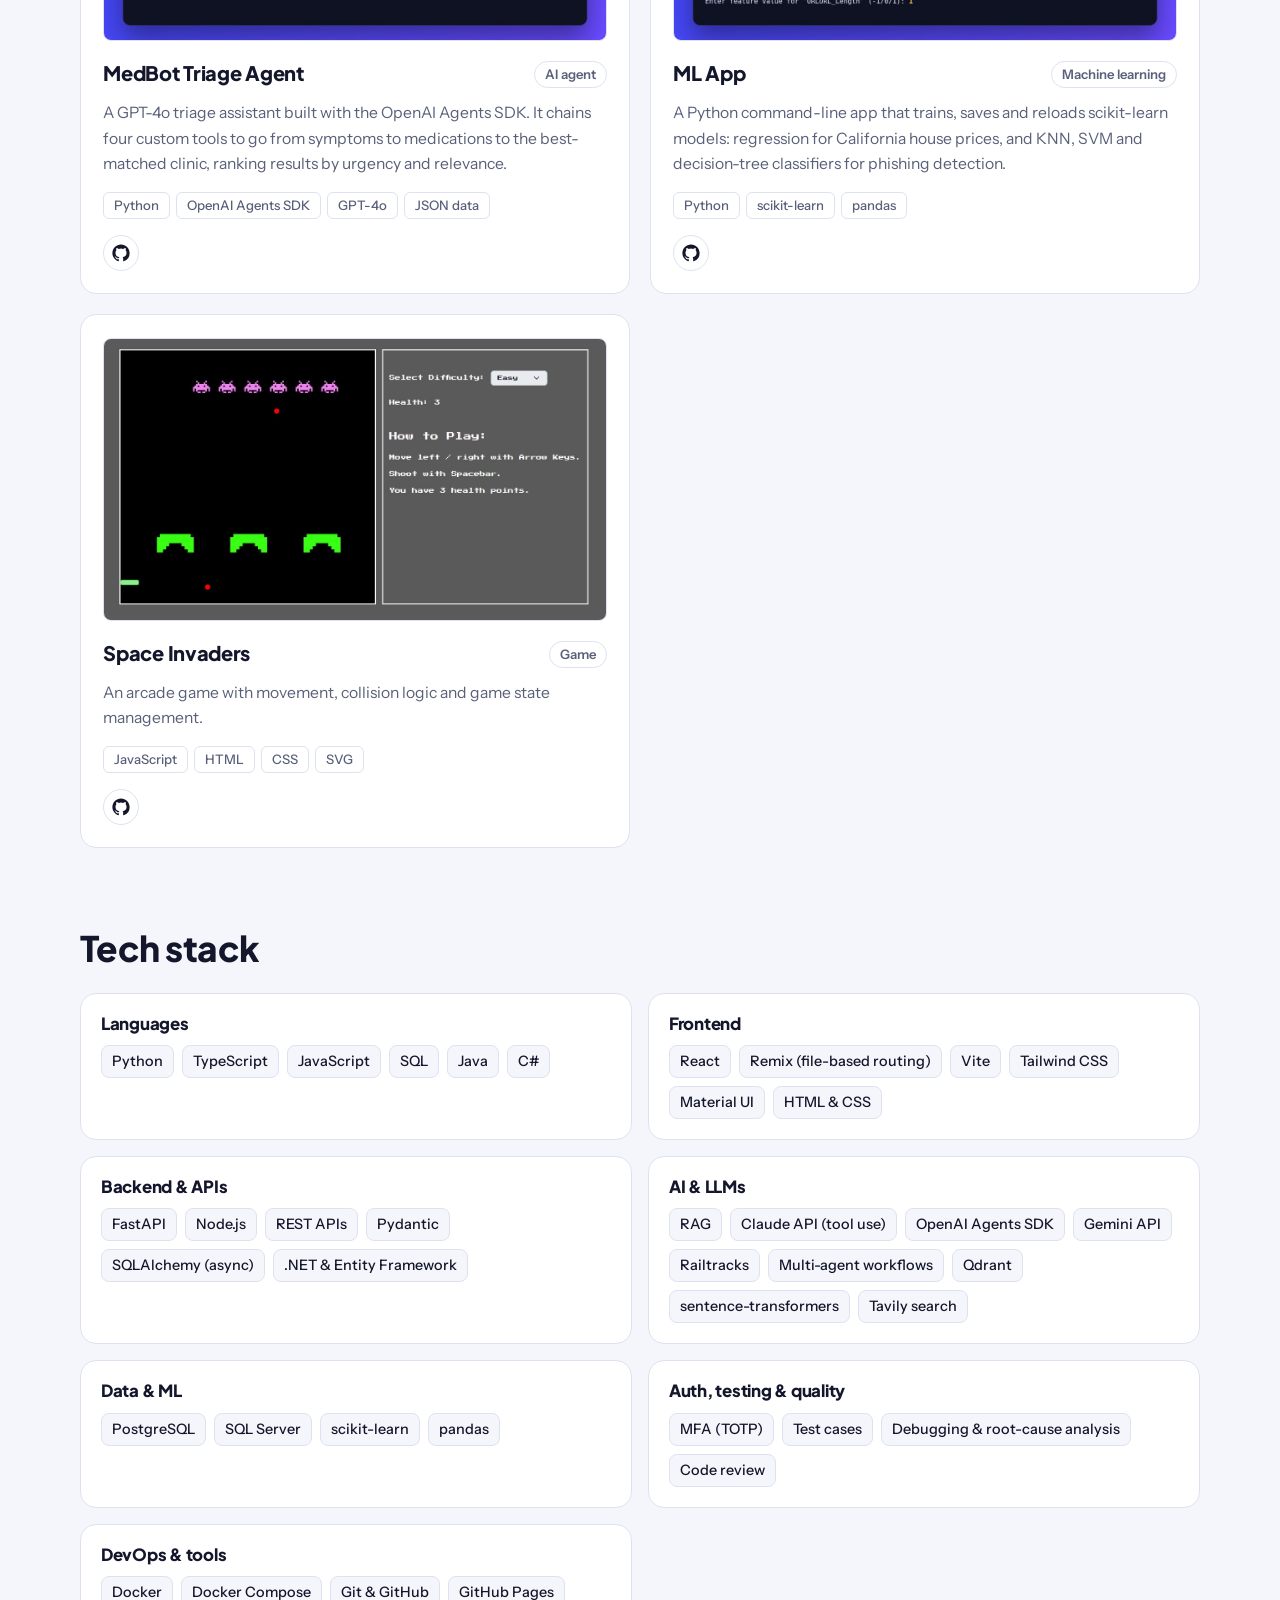
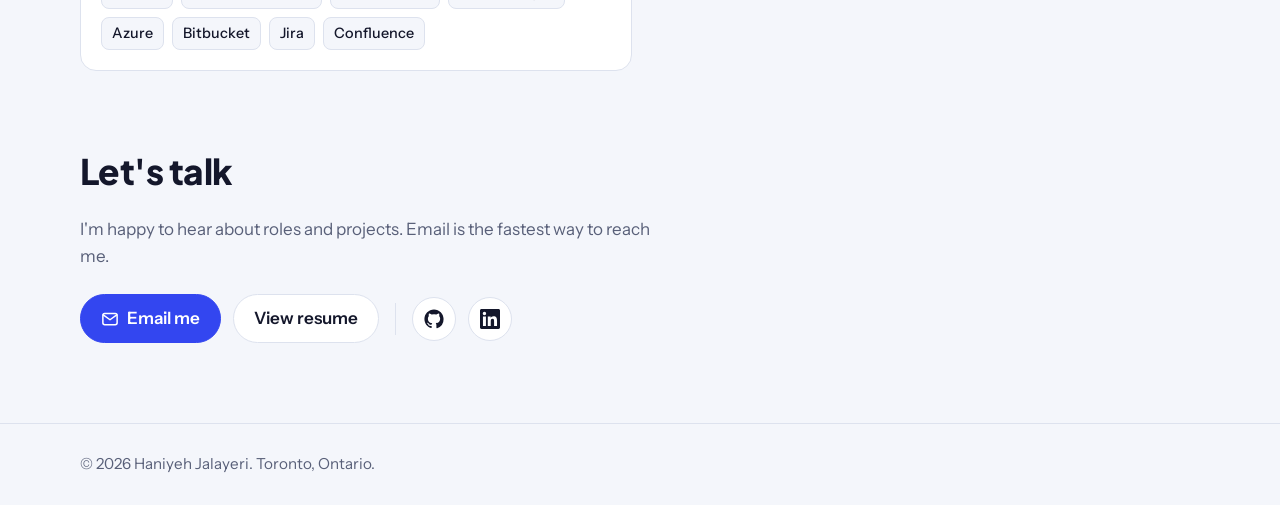
==== commit d9aed5d2: "Add files via upload" ====
--- a/index.html
+++ b/index.html
@@ -22,9 +22,9 @@
         } catch (e) {}
       })();
     </script>
-    <script type="module" crossorigin src="/assets/main-Bi9WrgJK.js"></script>
-    <link rel="modulepreload" crossorigin href="/assets/index-DwCJev1Q.js">
-    <link rel="stylesheet" crossorigin href="/assets/index-I3q7o3WV.css">
+    <script type="module" crossorigin src="/assets/main-IuloP2jZ.js"></script>
+    <link rel="modulepreload" crossorigin href="/assets/index-rkEefZvr.js">
+    <link rel="stylesheet" crossorigin href="/assets/index-Dbz6bgAs.css">
   </head>
   <body>
     <div id="root"></div>
--- a/assets/index-Dbz6bgAs.css
+++ b/assets/index-Dbz6bgAs.css
@@ -0,0 +1 @@
+/*! tailwindcss v4.3.3 | MIT License | https://tailwindcss.com */@layer properties{@supports (((-webkit-hyphens:none)) and (not (margin-trim:inline))) or ((-moz-orient:inline) and (not (color:rgb(from red r g b)))){*,:before,:after,::backdrop{--tw-border-style:solid;--tw-gradient-position:initial;--tw-gradient-from:#0000;--tw-gradient-via:#0000;--tw-gradient-to:#0000;--tw-gradient-stops:initial;--tw-gradient-via-stops:initial;--tw-gradient-from-position:0%;--tw-gradient-via-position:50%;--tw-gradient-to-position:100%;--tw-font-weight:initial;--tw-tracking:initial;--tw-shadow:0 0 #0000;--tw-shadow-color:initial;--tw-shadow-alpha:100%;--tw-inset-shadow:0 0 #0000;--tw-inset-shadow-color:initial;--tw-inset-shadow-alpha:100%;--tw-ring-color:initial;--tw-ring-shadow:0 0 #0000;--tw-inset-ring-color:initial;--tw-inset-ring-shadow:0 0 #0000;--tw-ring-inset:initial;--tw-ring-offset-width:0px;--tw-ring-offset-color:#fff;--tw-ring-offset-shadow:0 0 #0000;--tw-blur:initial;--tw-brightness:initial;--tw-contrast:initial;--tw-grayscale:initial;--tw-hue-rotate:initial;--tw-invert:initial;--tw-opacity:initial;--tw-saturate:initial;--tw-sepia:initial;--tw-drop-shadow:initial;--tw-drop-shadow-color:initial;--tw-drop-shadow-alpha:100%;--tw-drop-shadow-size:initial;--tw-backdrop-blur:initial;--tw-backdrop-brightness:initial;--tw-backdrop-contrast:initial;--tw-backdrop-grayscale:initial;--tw-backdrop-hue-rotate:initial;--tw-backdrop-invert:initial;--tw-backdrop-opacity:initial;--tw-backdrop-saturate:initial;--tw-backdrop-sepia:initial;--tw-content:"";--tw-translate-x:0;--tw-translate-y:0;--tw-translate-z:0;--tw-leading:initial}}}@layer theme{:root,:host{--font-sans:-apple-system, BlinkMacSystemFont, "Segoe UI", Roboto, "Helvetica Neue", "Noto Sans", Arial, sans-serif, "Apple Color Emoji", "Segoe UI Emoji", "Segoe UI Symbol", "Noto Color Emoji";--font-mono:ui-monospace, SFMono-Regular, Menlo, Monaco, Consolas, "Liberation Mono", "Courier New", monospace;--spacing:.25rem;--text-xl:1.25rem;--text-xl--line-height:calc(1.75 / 1.25);--font-weight-medium:500;--font-weight-semibold:600;--font-weight-bold:700;--font-weight-extrabold:800;--leading-snug:1.375;--radius-md:.375rem;--radius-lg:.5rem;--radius-2xl:1rem;--aspect-video:16 / 9;--default-transition-duration:.15s;--default-transition-timing-function:cubic-bezier(.4, 0, .2, 1);--default-font-family:var(--font-sans);--default-mono-font-family:var(--font-mono);--font-display:"Plus Jakarta Sans", "Segoe UI", system-ui, sans-serif;--font-body:"Instrument Sans", "Segoe UI", system-ui, sans-serif}}@layer base{*,:after,:before,::backdrop{box-sizing:border-box;border:0 solid;margin:0;padding:0}::file-selector-button{box-sizing:border-box;border:0 solid;margin:0;padding:0}html,:host{-webkit-text-size-adjust:100%;-moz-tab-size:4;tab-size:4;line-height:1.5;font-family:var(--default-font-family,-apple-system, BlinkMacSystemFont, "Segoe UI", Roboto, "Helvetica Neue", "Noto Sans", Arial, sans-serif, "Apple Color Emoji", "Segoe UI Emoji", "Segoe UI Symbol", "Noto Color Emoji");font-feature-settings:var(--default-font-feature-settings,normal);font-variation-settings:var(--default-font-variation-settings,normal);-webkit-tap-highlight-color:transparent}hr{height:0;color:inherit;border-top-width:1px}abbr:where([title]){-webkit-text-decoration:underline dotted;text-decoration:underline dotted}h1,h2,h3,h4,h5,h6{font-size:inherit;font-weight:inherit}a{color:inherit;-webkit-text-decoration:inherit;text-decoration:inherit}b,strong{font-weight:bolder}code,kbd,samp,pre{font-family:var(--default-mono-font-family,ui-monospace, SFMono-Regular, Menlo, Monaco, Consolas, "Liberation Mono", "Courier New", monospace);font-feature-settings:var(--default-mono-font-feature-settings,normal);font-variation-settings:var(--default-mono-font-variation-settings,normal);font-size:1em}small{font-size:80%}sub,sup{vertical-align:baseline;font-size:75%;line-height:0;position:relative}sub{bottom:-.25em}sup{top:-.5em}table{text-indent:0;border-color:inherit;border-collapse:collapse}:-moz-focusring:where(:not(iframe)){outline:auto}progress{vertical-align:baseline}summary{display:list-item}ol,ul,menu{list-style:none}img,svg,video,canvas,audio,iframe,embed,object{vertical-align:middle;display:block}img,video{max-width:100%;height:auto}button,input,select,optgroup,textarea{font:inherit;font-feature-settings:inherit;font-variation-settings:inherit;letter-spacing:inherit;color:inherit;opacity:1;background-color:#0000;border-radius:0}::file-selector-button{font:inherit;font-feature-settings:inherit;font-variation-settings:inherit;letter-spacing:inherit;color:inherit;opacity:1;background-color:#0000;border-radius:0}:where(select:is([multiple],[size])) optgroup{font-weight:bolder}:where(select:is([multiple],[size])) optgroup option{padding-inline-start:20px}::file-selector-button{margin-inline-end:4px}::placeholder{opacity:1}@supports (not ((-webkit-appearance:-apple-pay-button))) or (contain-intrinsic-size:1px){::placeholder{color:currentColor}@supports (color:color-mix(in lab,red,red)){::placeholder{color:color-mix(in oklab,currentcolor 50%,transparent)}}}textarea{resize:vertical}::-webkit-search-decoration{-webkit-appearance:none}::-webkit-date-and-time-value{min-height:1lh;text-align:inherit}::-webkit-datetime-edit{display:inline-flex}::-webkit-datetime-edit-fields-wrapper{padding:0}::-webkit-datetime-edit{padding-block:0}::-webkit-datetime-edit-year-field{padding-block:0}::-webkit-datetime-edit-month-field{padding-block:0}::-webkit-datetime-edit-day-field{padding-block:0}::-webkit-datetime-edit-hour-field{padding-block:0}::-webkit-datetime-edit-minute-field{padding-block:0}::-webkit-datetime-edit-second-field{padding-block:0}::-webkit-datetime-edit-millisecond-field{padding-block:0}::-webkit-datetime-edit-meridiem-field{padding-block:0}::-webkit-calendar-picker-indicator{line-height:1}:-moz-ui-invalid{box-shadow:none}button,input:where([type=button],[type=reset],[type=submit]){-webkit-appearance:button;-moz-appearance:button;appearance:button}::file-selector-button{-webkit-appearance:button;-moz-appearance:button;appearance:button}::-webkit-inner-spin-button{height:auto}::-webkit-outer-spin-button{height:auto}[hidden]:where(:not([hidden=until-found])){display:none!important}}@layer components;@layer utilities{.invisible{visibility:hidden}.absolute{position:absolute}.relative{position:relative}.sticky{position:sticky}.-inset-3{inset:calc(var(--spacing) * -3)}.inset-0{top:0;right:0;bottom:0;left:0}.top-0{top:0}.top-2{top:calc(var(--spacing) * 2)}.-left-\[999px\]{left:-999px}.z-50{z-index:50}.z-\[100\]{z-index:100}.order-3{order:3}.order-first{order:-9999}.m-0{margin:0}.mx-1{margin-inline:var(--spacing)}.mx-auto{margin-inline:auto}.mt-0\.5{margin-top:calc(var(--spacing) * .5)}.mt-1{margin-top:var(--spacing)}.mt-2{margin-top:calc(var(--spacing) * 2)}.mt-3{margin-top:calc(var(--spacing) * 3)}.mt-5{margin-top:calc(var(--spacing) * 5)}.mt-7{margin-top:calc(var(--spacing) * 7)}.mt-9{margin-top:calc(var(--spacing) * 9)}.mt-auto{margin-top:auto}.mr-auto{margin-right:auto}.mb-3{margin-bottom:calc(var(--spacing) * 3)}.mb-4{margin-bottom:calc(var(--spacing) * 4)}.mb-5{margin-bottom:calc(var(--spacing) * 5)}.mb-6{margin-bottom:calc(var(--spacing) * 6)}.ml-5{margin-left:calc(var(--spacing) * 5)}.block{display:block}.contents{display:contents}.flex{display:flex}.grid{display:grid}.hidden{display:none}.inline-flex{display:inline-flex}.aspect-square{aspect-ratio:1}.aspect-video{aspect-ratio:var(--aspect-video)}.h-8{height:calc(var(--spacing) * 8)}.h-9{height:calc(var(--spacing) * 9)}.h-11{height:calc(var(--spacing) * 11)}.h-\[38px\]{height:38px}.h-full{height:100%}.w-9{width:calc(var(--spacing) * 9)}.w-11{width:calc(var(--spacing) * 11)}.w-\[38px\]{width:38px}.w-\[min\(880px\,100\%-2\.5rem\)\]{width:min(880px,100% - 2.5rem)}.w-\[min\(1120px\,100\%-2\.5rem\)\]{width:min(1120px,100% - 2.5rem)}.w-full{width:100%}.w-px{width:1px}.max-w-\[54ch\]{max-width:54ch}.max-w-\[58ch\]{max-width:58ch}.max-w-\[75ch\]{max-width:75ch}.max-w-\[180px\]{max-width:180px}.cursor-pointer{cursor:pointer}.list-disc{list-style-type:disc}.flex-col{flex-direction:column}.flex-wrap{flex-wrap:wrap}.place-items-center{place-items:center}.items-baseline{align-items:baseline}.items-center{align-items:center}.items-start{align-items:flex-start}.justify-between{justify-content:space-between}.gap-1\.5{gap:calc(var(--spacing) * 1.5)}.gap-2{gap:calc(var(--spacing) * 2)}.gap-3{gap:calc(var(--spacing) * 3)}.gap-3\.5{gap:calc(var(--spacing) * 3.5)}.gap-4{gap:calc(var(--spacing) * 4)}.gap-5{gap:calc(var(--spacing) * 5)}.gap-10{gap:calc(var(--spacing) * 10)}.gap-x-4{column-gap:calc(var(--spacing) * 4)}.gap-x-5{column-gap:calc(var(--spacing) * 5)}.gap-x-6{column-gap:calc(var(--spacing) * 6)}.gap-y-1{row-gap:var(--spacing)}.justify-self-start{justify-self:flex-start}.overflow-x-auto{overflow-x:auto}.rounded-2xl{border-radius:var(--radius-2xl)}.rounded-full{border-radius:3.40282e38px}.rounded-lg{border-radius:var(--radius-lg)}.rounded-md{border-radius:var(--radius-md)}.border{border-style:var(--tw-border-style);border-width:1px}.border-4{border-style:var(--tw-border-style);border-width:4px}.border-\[1\.5px\]{border-style:var(--tw-border-style);border-width:1.5px}.border-t{border-top-style:var(--tw-border-style);border-top-width:1px}.border-b{border-bottom-style:var(--tw-border-style);border-bottom-width:1px}.border-b-2{border-bottom-style:var(--tw-border-style);border-bottom-width:2px}.border-accent{border-color:var(--accent)}.border-line{border-color:var(--line)}.border-surface{border-color:var(--surface)}.bg-accent{background-color:var(--accent)}.bg-amber{background-color:#ffc24d}.bg-bg,.bg-bg\/85{background-color:var(--bg)}@supports (color:color-mix(in lab,red,red)){.bg-bg\/85{background-color:color-mix(in oklab,var(--bg) 85%,transparent)}}.bg-line{background-color:var(--line)}.bg-surface{background-color:var(--surface)}.bg-gradient-to-br{--tw-gradient-position:to bottom right in oklab;background-image:linear-gradient(var(--tw-gradient-stops))}.from-accent{--tw-gradient-from:var(--accent);--tw-gradient-stops:var(--tw-gradient-via-stops,var(--tw-gradient-position), var(--tw-gradient-from) var(--tw-gradient-from-position), var(--tw-gradient-to) var(--tw-gradient-to-position))}.to-\[\#6B4BFF\]{--tw-gradient-to:#6b4bff;--tw-gradient-stops:var(--tw-gradient-via-stops,var(--tw-gradient-position), var(--tw-gradient-from) var(--tw-gradient-from-position), var(--tw-gradient-to) var(--tw-gradient-to-position))}.object-cover{object-fit:cover}.object-\[50\%_25\%\]{object-position:50% 25%}.object-top{object-position:top}.p-5{padding:calc(var(--spacing) * 5)}.p-\[1\.4rem\]{padding:1.4rem}.p-\[clamp\(1\.5rem\,5vw\,3\.25rem\)\]{padding:clamp(1.5rem,5vw,3.25rem)}.px-2\.5{padding-inline:calc(var(--spacing) * 2.5)}.px-3{padding-inline:calc(var(--spacing) * 3)}.px-3\.5{padding-inline:calc(var(--spacing) * 3.5)}.px-5{padding-inline:calc(var(--spacing) * 5)}.py-0\.5{padding-block:calc(var(--spacing) * .5)}.py-1{padding-block:var(--spacing)}.py-1\.5{padding-block:calc(var(--spacing) * 1.5)}.py-2{padding-block:calc(var(--spacing) * 2)}.py-2\.5{padding-block:calc(var(--spacing) * 2.5)}.py-7{padding-block:calc(var(--spacing) * 7)}.py-10{padding-block:calc(var(--spacing) * 10)}.pt-12{padding-top:calc(var(--spacing) * 12)}.pt-16{padding-top:calc(var(--spacing) * 16)}.pb-1{padding-bottom:var(--spacing)}.pb-1\.5{padding-bottom:calc(var(--spacing) * 1.5)}.pb-4{padding-bottom:calc(var(--spacing) * 4)}.pb-6{padding-bottom:calc(var(--spacing) * 6)}.pb-16{padding-bottom:calc(var(--spacing) * 16)}.pl-4{padding-left:calc(var(--spacing) * 4)}.font-display{font-family:Plus Jakarta Sans,Segoe UI,system-ui,sans-serif}.text-xl{font-size:var(--text-xl);line-height:var(--tw-leading,var(--text-xl--line-height))}.text-\[\.9rem\]{font-size:.9rem}.text-\[\.82rem\]{font-size:.82rem}.text-\[\.92rem\]{font-size:.92rem}.text-\[\.94rem\]{font-size:.94rem}.text-\[\.95rem\]{font-size:.95rem}.text-\[\.98rem\]{font-size:.98rem}.text-\[1\.1rem\]{font-size:1.1rem}.text-\[1\.2rem\]{font-size:1.2rem}.text-\[1\.05rem\]{font-size:1.05rem}.text-\[1\.08rem\]{font-size:1.08rem}.text-\[1\.35rem\]{font-size:1.35rem}.text-\[clamp\(1\.7rem\,3vw\,2\.2rem\)\]{font-size:clamp(1.7rem,3vw,2.2rem)}.text-\[clamp\(2\.2rem\,5vw\,3rem\)\]{font-size:clamp(2.2rem,5vw,3rem)}.text-\[clamp\(2\.4rem\,5\.2vw\,3\.9rem\)\]{font-size:clamp(2.4rem,5.2vw,3.9rem)}.text-\[clamp\(3rem\,6vw\,4\.5rem\)\]{font-size:clamp(3rem,6vw,4.5rem)}.font-bold{--tw-font-weight:var(--font-weight-bold);font-weight:var(--font-weight-bold)}.font-extrabold{--tw-font-weight:var(--font-weight-extrabold);font-weight:var(--font-weight-extrabold)}.font-medium{--tw-font-weight:var(--font-weight-medium);font-weight:var(--font-weight-medium)}.font-semibold{--tw-font-weight:var(--font-weight-semibold);font-weight:var(--font-weight-semibold)}.tracking-\[-0\.03em\]{--tw-tracking:-.03em;letter-spacing:-.03em}.tracking-\[-0\.025em\]{--tw-tracking:-.025em;letter-spacing:-.025em}.whitespace-nowrap{white-space:nowrap}.text-\[\#2B2100\]{color:#2b2100}.text-accent{color:var(--accent)}.text-accent-ink{color:var(--accent-ink)}.text-ink{color:var(--ink)}.text-muted{color:var(--muted)}.no-underline{text-decoration-line:none}.underline{text-decoration-line:underline}.decoration-line{-webkit-text-decoration-color:var(--line);text-decoration-color:var(--line)}.underline-offset-4{text-underline-offset:4px}.opacity-15{opacity:.15}.ring{--tw-ring-shadow:var(--tw-ring-inset,) 0 0 0 calc(1px + var(--tw-ring-offset-width)) var(--tw-ring-color,currentcolor);box-shadow:var(--tw-inset-shadow),var(--tw-inset-ring-shadow),var(--tw-ring-offset-shadow),var(--tw-ring-shadow),var(--tw-shadow)}.filter{filter:var(--tw-blur,) var(--tw-brightness,) var(--tw-contrast,) var(--tw-grayscale,) var(--tw-hue-rotate,) var(--tw-invert,) var(--tw-saturate,) var(--tw-sepia,) var(--tw-drop-shadow,)}.backdrop-blur{--tw-backdrop-blur:blur(8px);-webkit-backdrop-filter:var(--tw-backdrop-blur,) var(--tw-backdrop-brightness,) var(--tw-backdrop-contrast,) var(--tw-backdrop-grayscale,) var(--tw-backdrop-hue-rotate,) var(--tw-backdrop-invert,) var(--tw-backdrop-opacity,) var(--tw-backdrop-saturate,) var(--tw-backdrop-sepia,);backdrop-filter:var(--tw-backdrop-blur,) var(--tw-backdrop-brightness,) var(--tw-backdrop-contrast,) var(--tw-backdrop-grayscale,) var(--tw-backdrop-hue-rotate,) var(--tw-backdrop-invert,) var(--tw-backdrop-opacity,) var(--tw-backdrop-saturate,) var(--tw-backdrop-sepia,)}.transition{transition-property:color,background-color,border-color,outline-color,text-decoration-color,fill,stroke,--tw-gradient-from,--tw-gradient-via,--tw-gradient-to,opacity,box-shadow,transform,translate,scale,rotate,filter,-webkit-backdrop-filter,backdrop-filter,display,content-visibility,overlay,pointer-events;transition-timing-function:var(--tw-ease,var(--default-transition-timing-function));transition-duration:var(--tw-duration,var(--default-transition-duration))}.\[animation-delay\:\.1s\]{animation-delay:.1s}.\[animation-delay\:\.16s\]{animation-delay:.16s}.\[grid-area\:1\/1\]{grid-area:1/1}.before\:absolute:before{content:var(--tw-content);position:absolute}.before\:top-\[\.65em\]:before{content:var(--tw-content);top:.65em}.before\:left-0:before{content:var(--tw-content);left:0}.before\:h-1\.5:before{content:var(--tw-content);height:calc(var(--spacing) * 1.5)}.before\:w-1\.5:before{content:var(--tw-content);width:calc(var(--spacing) * 1.5)}.before\:rounded-full:before{content:var(--tw-content);border-radius:3.40282e38px}.before\:bg-accent:before{content:var(--tw-content);background-color:var(--accent)}.last\:mb-0:last-child{margin-bottom:0}@media(hover:hover){.hover\:-translate-y-px:hover{--tw-translate-y:-1px;translate:var(--tw-translate-x) var(--tw-translate-y)}.hover\:border-accent:hover{border-color:var(--accent)}.hover\:text-accent:hover{color:var(--accent)}.hover\:text-ink:hover{color:var(--ink)}.hover\:decoration-accent:hover{-webkit-text-decoration-color:var(--accent);text-decoration-color:var(--accent)}}.focus\:left-2:focus{left:calc(var(--spacing) * 2)}.aria-\[current\=page\]\:text-accent[aria-current=page]{color:var(--accent)}@media(min-width:40rem){.sm\:order-none{order:0}.sm\:block{display:block}.sm\:min-h-\[60px\]{min-height:60px}.sm\:w-auto{width:auto}.sm\:max-w-\[240px\]{max-width:240px}.sm\:grid-cols-\[170px_1fr\]{grid-template-columns:170px 1fr}.sm\:flex-nowrap{flex-wrap:nowrap}.sm\:gap-6{gap:calc(var(--spacing) * 6)}.sm\:pb-0{padding-bottom:0}.sm\:text-\[\.98rem\]{font-size:.98rem}}@media(min-width:48rem){.md\:order-none{order:0}.md\:max-w-\[300px\]{max-width:300px}.md\:grid-cols-2{grid-template-columns:repeat(2,minmax(0,1fr))}.md\:grid-cols-\[1\.3fr_\.7fr\]{grid-template-columns:1.3fr .7fr}.md\:gap-14{gap:calc(var(--spacing) * 14)}.md\:justify-self-center{justify-self:center}.md\:pt-16{padding-top:calc(var(--spacing) * 16)}}@media print{.print\:mt-1{margin-top:var(--spacing)}.print\:mt-2\.5{margin-top:calc(var(--spacing) * 2.5)}.print\:mb-1{margin-bottom:var(--spacing)}.print\:mb-1\.5{margin-bottom:calc(var(--spacing) * 1.5)}.print\:hidden{display:none}.print\:w-full{width:100%}.print\:max-w-none{max-width:none}.print\:break-inside-auto{break-inside:auto}.print\:break-after-avoid{break-after:avoid}.print\:grid-cols-\[130px_1fr\]{grid-template-columns:130px 1fr}.print\:justify-center{justify-content:center}.print\:gap-0\.5{gap:calc(var(--spacing) * .5)}.print\:rounded-none{border-radius:0}.print\:border-0{border-style:var(--tw-border-style);border-width:0}.print\:border-b{border-bottom-style:var(--tw-border-style);border-bottom-width:1px}.print\:p-0{padding:0}.print\:py-0{padding-block:0}.print\:pb-0\.5{padding-bottom:calc(var(--spacing) * .5)}.print\:text-center{text-align:center}.print\:text-\[9pt\]{font-size:9pt}.print\:text-\[10\.5pt\]{font-size:10.5pt}.print\:text-\[10pt\]{font-size:10pt}.print\:text-\[11pt\]{font-size:11pt}.print\:text-\[20pt\]{font-size:20pt}.print\:leading-snug{--tw-leading:var(--leading-snug);line-height:var(--leading-snug)}}}:root{--bg:#f4f6fb;--surface:#fff;--ink:#14172b;--muted:#596079;--line:#dde2ee;--accent:#3346f0;--accent-ink:#fff;--spot:#141834;--spot-line:#2e3563}:root[data-theme=dark]{--bg:#0d1020;--surface:#161a30;--ink:#eceffa;--muted:#9aa2bf;--line:#2a3050;--accent:#97a4ff;--accent-ink:#0d1020;--spot:#1a1f42;--spot-line:#343c72}html{scroll-behavior:smooth;scroll-padding-top:72px}body{background:var(--bg);color:var(--ink);font-family:var(--font-body);-webkit-font-smoothing:antialiased;margin:0;font-size:1.0625rem;line-height:1.6}h1,h2,h3{font-family:var(--font-display);letter-spacing:-.015em;line-height:1.15}:focus-visible{outline:3px solid var(--accent);outline-offset:3px;border-radius:6px}.caret{background:var(--accent);vertical-align:-.06em;border-radius:2px;width:.08em;height:.85em;margin-left:.06em;animation:1s step-end infinite blink;display:inline-block}@keyframes blink{50%{opacity:0}}@media(prefers-reduced-motion:reduce){.caret{animation:none}}@media(prefers-reduced-motion:no-preference){.rise{animation:.6s cubic-bezier(.2,.7,.2,1) both rise}@keyframes rise{0%{opacity:0;transform:translateY(14px)}to{opacity:1;transform:none}}}@media(prefers-reduced-motion:reduce){html{scroll-behavior:auto}}@media print{@page{size:letter;margin:.45in .5in}:root,:root[data-theme=dark]{--bg:#fff;--surface:#fff;--ink:#111;--muted:#3f4455;--line:#c9cedb;--accent:#1f3a8f}body{font-size:9pt;line-height:1.32}a{color:inherit;text-decoration:none!important}}@property --tw-border-style{syntax:"*";inherits:false;initial-value:solid}@property --tw-gradient-position{syntax:"*";inherits:false}@property --tw-gradient-from{syntax:"<color>";inherits:false;initial-value:#0000}@property --tw-gradient-via{syntax:"<color>";inherits:false;initial-value:#0000}@property --tw-gradient-to{syntax:"<color>";inherits:false;initial-value:#0000}@property --tw-gradient-stops{syntax:"*";inherits:false}@property --tw-gradient-via-stops{syntax:"*";inherits:false}@property --tw-gradient-from-position{syntax:"<length-percentage>";inherits:false;initial-value:0%}@property --tw-gradient-via-position{syntax:"<length-percentage>";inherits:false;initial-value:50%}@property --tw-gradient-to-position{syntax:"<length-percentage>";inherits:false;initial-value:100%}@property --tw-font-weight{syntax:"*";inherits:false}@property --tw-tracking{syntax:"*";inherits:false}@property --tw-shadow{syntax:"*";inherits:false;initial-value:0 0 #0000}@property --tw-shadow-color{syntax:"*";inherits:false}@property --tw-shadow-alpha{syntax:"<percentage>";inherits:false;initial-value:100%}@property --tw-inset-shadow{syntax:"*";inherits:false;initial-value:0 0 #0000}@property --tw-inset-shadow-color{syntax:"*";inherits:false}@property --tw-inset-shadow-alpha{syntax:"<percentage>";inherits:false;initial-value:100%}@property --tw-ring-color{syntax:"*";inherits:false}@property --tw-ring-shadow{syntax:"*";inherits:false;initial-value:0 0 #0000}@property --tw-inset-ring-color{syntax:"*";inherits:false}@property --tw-inset-ring-shadow{syntax:"*";inherits:false;initial-value:0 0 #0000}@property --tw-ring-inset{syntax:"*";inherits:false}@property --tw-ring-offset-width{syntax:"<length>";inherits:false;initial-value:0}@property --tw-ring-offset-color{syntax:"*";inherits:false;initial-value:#fff}@property --tw-ring-offset-shadow{syntax:"*";inherits:false;initial-value:0 0 #0000}@property --tw-blur{syntax:"*";inherits:false}@property --tw-brightness{syntax:"*";inherits:false}@property --tw-contrast{syntax:"*";inherits:false}@property --tw-grayscale{syntax:"*";inherits:false}@property --tw-hue-rotate{syntax:"*";inherits:false}@property --tw-invert{syntax:"*";inherits:false}@property --tw-opacity{syntax:"*";inherits:false}@property --tw-saturate{syntax:"*";inherits:false}@property --tw-sepia{syntax:"*";inherits:false}@property --tw-drop-shadow{syntax:"*";inherits:false}@property --tw-drop-shadow-color{syntax:"*";inherits:false}@property --tw-drop-shadow-alpha{syntax:"<percentage>";inherits:false;initial-value:100%}@property --tw-drop-shadow-size{syntax:"*";inherits:false}@property --tw-backdrop-blur{syntax:"*";inherits:false}@property --tw-backdrop-brightness{syntax:"*";inherits:false}@property --tw-backdrop-contrast{syntax:"*";inherits:false}@property --tw-backdrop-grayscale{syntax:"*";inherits:false}@property --tw-backdrop-hue-rotate{syntax:"*";inherits:false}@property --tw-backdrop-invert{syntax:"*";inherits:false}@property --tw-backdrop-opacity{syntax:"*";inherits:false}@property --tw-backdrop-saturate{syntax:"*";inherits:false}@property --tw-backdrop-sepia{syntax:"*";inherits:false}@property --tw-content{syntax:"*";inherits:false;initial-value:""}@property --tw-translate-x{syntax:"*";inherits:false;initial-value:0}@property --tw-translate-y{syntax:"*";inherits:false;initial-value:0}@property --tw-translate-z{syntax:"*";inherits:false;initial-value:0}@property --tw-leading{syntax:"*";inherits:false}
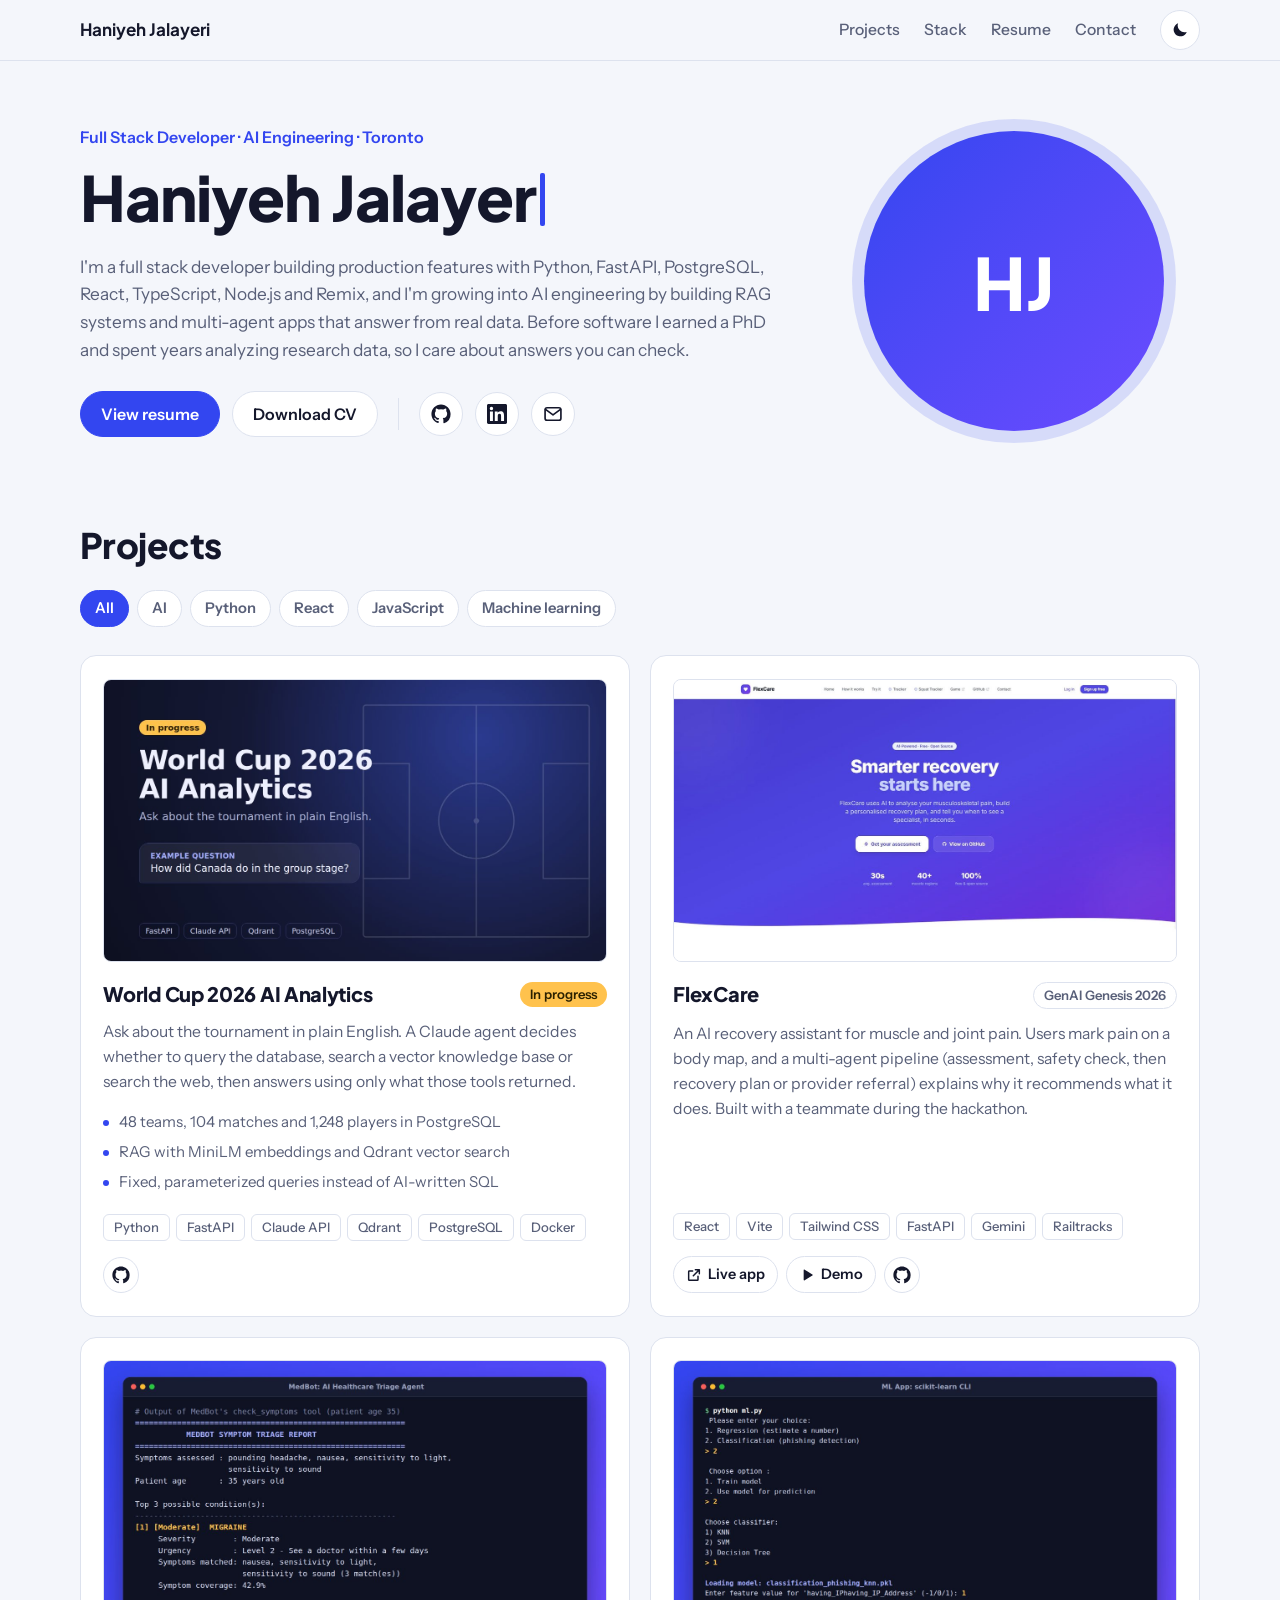
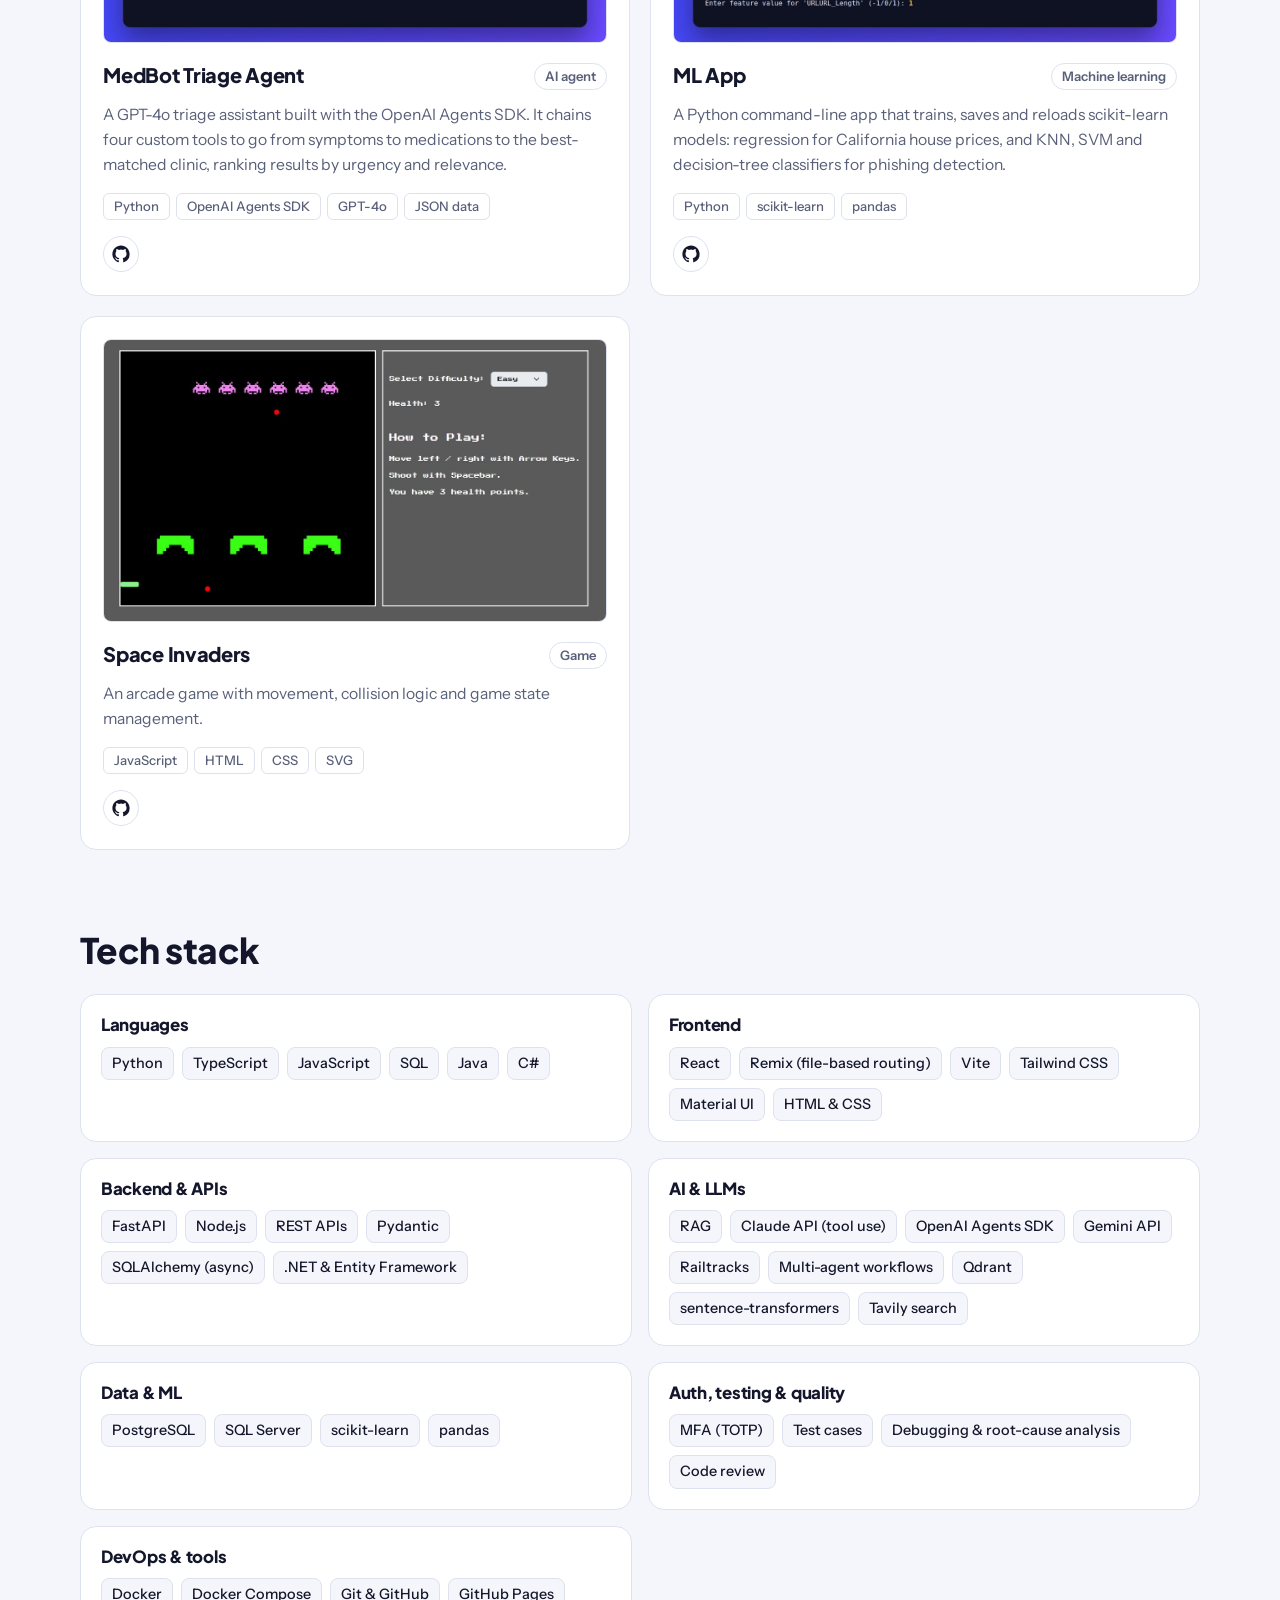
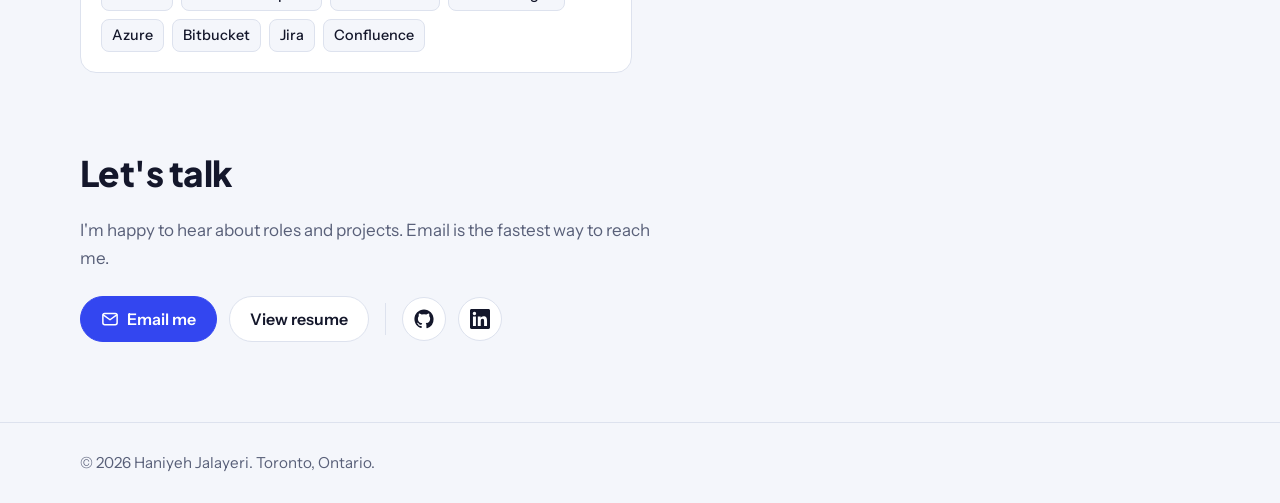
==== commit 46e004b1: "Add files via upload" ====
--- a/index.html
+++ b/index.html
@@ -22,9 +22,9 @@
         } catch (e) {}
       })();
     </script>
-    <script type="module" crossorigin src="/assets/main-IuloP2jZ.js"></script>
-    <link rel="modulepreload" crossorigin href="/assets/index-rkEefZvr.js">
-    <link rel="stylesheet" crossorigin href="/assets/index-Dbz6bgAs.css">
+    <script type="module" crossorigin src="/assets/main-BKDI-YkK.js"></script>
+    <link rel="modulepreload" crossorigin href="/assets/index-BD8OFD_k.js">
+    <link rel="stylesheet" crossorigin href="/assets/index-39ZbzACZ.css">
   </head>
   <body>
     <div id="root"></div>
--- a/assets/index-39ZbzACZ.css
+++ b/assets/index-39ZbzACZ.css
@@ -0,0 +1 @@
+/*! tailwindcss v4.3.3 | MIT License | https://tailwindcss.com */@layer properties{@supports (((-webkit-hyphens:none)) and (not (margin-trim:inline))) or ((-moz-orient:inline) and (not (color:rgb(from red r g b)))){*,:before,:after,::backdrop{--tw-border-style:solid;--tw-gradient-position:initial;--tw-gradient-from:#0000;--tw-gradient-via:#0000;--tw-gradient-to:#0000;--tw-gradient-stops:initial;--tw-gradient-via-stops:initial;--tw-gradient-from-position:0%;--tw-gradient-via-position:50%;--tw-gradient-to-position:100%;--tw-font-weight:initial;--tw-tracking:initial;--tw-shadow:0 0 #0000;--tw-shadow-color:initial;--tw-shadow-alpha:100%;--tw-inset-shadow:0 0 #0000;--tw-inset-shadow-color:initial;--tw-inset-shadow-alpha:100%;--tw-ring-color:initial;--tw-ring-shadow:0 0 #0000;--tw-inset-ring-color:initial;--tw-inset-ring-shadow:0 0 #0000;--tw-ring-inset:initial;--tw-ring-offset-width:0px;--tw-ring-offset-color:#fff;--tw-ring-offset-shadow:0 0 #0000;--tw-blur:initial;--tw-brightness:initial;--tw-contrast:initial;--tw-grayscale:initial;--tw-hue-rotate:initial;--tw-invert:initial;--tw-opacity:initial;--tw-saturate:initial;--tw-sepia:initial;--tw-drop-shadow:initial;--tw-drop-shadow-color:initial;--tw-drop-shadow-alpha:100%;--tw-drop-shadow-size:initial;--tw-backdrop-blur:initial;--tw-backdrop-brightness:initial;--tw-backdrop-contrast:initial;--tw-backdrop-grayscale:initial;--tw-backdrop-hue-rotate:initial;--tw-backdrop-invert:initial;--tw-backdrop-opacity:initial;--tw-backdrop-saturate:initial;--tw-backdrop-sepia:initial;--tw-content:"";--tw-translate-x:0;--tw-translate-y:0;--tw-translate-z:0;--tw-leading:initial}}}@layer theme{:root,:host{--font-sans:-apple-system, BlinkMacSystemFont, "Segoe UI", Roboto, "Helvetica Neue", "Noto Sans", Arial, sans-serif, "Apple Color Emoji", "Segoe UI Emoji", "Segoe UI Symbol", "Noto Color Emoji";--font-mono:ui-monospace, SFMono-Regular, Menlo, Monaco, Consolas, "Liberation Mono", "Courier New", monospace;--spacing:.25rem;--text-base:1rem;--text-base--line-height: 1.5 ;--text-xl:1.25rem;--text-xl--line-height:calc(1.75 / 1.25);--font-weight-medium:500;--font-weight-semibold:600;--font-weight-bold:700;--font-weight-extrabold:800;--leading-snug:1.375;--radius-md:.375rem;--radius-lg:.5rem;--radius-2xl:1rem;--aspect-video:16 / 9;--default-transition-duration:.15s;--default-transition-timing-function:cubic-bezier(.4, 0, .2, 1);--default-font-family:var(--font-sans);--default-mono-font-family:var(--font-mono);--font-display:"Plus Jakarta Sans", "Segoe UI", system-ui, sans-serif;--font-body:"Instrument Sans", "Segoe UI", system-ui, sans-serif}}@layer base{*,:after,:before,::backdrop{box-sizing:border-box;border:0 solid;margin:0;padding:0}::file-selector-button{box-sizing:border-box;border:0 solid;margin:0;padding:0}html,:host{-webkit-text-size-adjust:100%;-moz-tab-size:4;tab-size:4;line-height:1.5;font-family:var(--default-font-family,-apple-system, BlinkMacSystemFont, "Segoe UI", Roboto, "Helvetica Neue", "Noto Sans", Arial, sans-serif, "Apple Color Emoji", "Segoe UI Emoji", "Segoe UI Symbol", "Noto Color Emoji");font-feature-settings:var(--default-font-feature-settings,normal);font-variation-settings:var(--default-font-variation-settings,normal);-webkit-tap-highlight-color:transparent}hr{height:0;color:inherit;border-top-width:1px}abbr:where([title]){-webkit-text-decoration:underline dotted;text-decoration:underline dotted}h1,h2,h3,h4,h5,h6{font-size:inherit;font-weight:inherit}a{color:inherit;-webkit-text-decoration:inherit;text-decoration:inherit}b,strong{font-weight:bolder}code,kbd,samp,pre{font-family:var(--default-mono-font-family,ui-monospace, SFMono-Regular, Menlo, Monaco, Consolas, "Liberation Mono", "Courier New", monospace);font-feature-settings:var(--default-mono-font-feature-settings,normal);font-variation-settings:var(--default-mono-font-variation-settings,normal);font-size:1em}small{font-size:80%}sub,sup{vertical-align:baseline;font-size:75%;line-height:0;position:relative}sub{bottom:-.25em}sup{top:-.5em}table{text-indent:0;border-color:inherit;border-collapse:collapse}:-moz-focusring:where(:not(iframe)){outline:auto}progress{vertical-align:baseline}summary{display:list-item}ol,ul,menu{list-style:none}img,svg,video,canvas,audio,iframe,embed,object{vertical-align:middle;display:block}img,video{max-width:100%;height:auto}button,input,select,optgroup,textarea{font:inherit;font-feature-settings:inherit;font-variation-settings:inherit;letter-spacing:inherit;color:inherit;opacity:1;background-color:#0000;border-radius:0}::file-selector-button{font:inherit;font-feature-settings:inherit;font-variation-settings:inherit;letter-spacing:inherit;color:inherit;opacity:1;background-color:#0000;border-radius:0}:where(select:is([multiple],[size])) optgroup{font-weight:bolder}:where(select:is([multiple],[size])) optgroup option{padding-inline-start:20px}::file-selector-button{margin-inline-end:4px}::placeholder{opacity:1}@supports (not ((-webkit-appearance:-apple-pay-button))) or (contain-intrinsic-size:1px){::placeholder{color:currentColor}@supports (color:color-mix(in lab,red,red)){::placeholder{color:color-mix(in oklab,currentcolor 50%,transparent)}}}textarea{resize:vertical}::-webkit-search-decoration{-webkit-appearance:none}::-webkit-date-and-time-value{min-height:1lh;text-align:inherit}::-webkit-datetime-edit{display:inline-flex}::-webkit-datetime-edit-fields-wrapper{padding:0}::-webkit-datetime-edit{padding-block:0}::-webkit-datetime-edit-year-field{padding-block:0}::-webkit-datetime-edit-month-field{padding-block:0}::-webkit-datetime-edit-day-field{padding-block:0}::-webkit-datetime-edit-hour-field{padding-block:0}::-webkit-datetime-edit-minute-field{padding-block:0}::-webkit-datetime-edit-second-field{padding-block:0}::-webkit-datetime-edit-millisecond-field{padding-block:0}::-webkit-datetime-edit-meridiem-field{padding-block:0}::-webkit-calendar-picker-indicator{line-height:1}:-moz-ui-invalid{box-shadow:none}button,input:where([type=button],[type=reset],[type=submit]){-webkit-appearance:button;-moz-appearance:button;appearance:button}::file-selector-button{-webkit-appearance:button;-moz-appearance:button;appearance:button}::-webkit-inner-spin-button{height:auto}::-webkit-outer-spin-button{height:auto}[hidden]:where(:not([hidden=until-found])){display:none!important}}@layer components;@layer utilities{.invisible{visibility:hidden}.absolute{position:absolute}.relative{position:relative}.sticky{position:sticky}.-inset-2{inset:calc(var(--spacing) * -2)}.inset-0{top:0;right:0;bottom:0;left:0}.top-0{top:0}.top-2{top:calc(var(--spacing) * 2)}.-left-\[999px\]{left:-999px}.z-50{z-index:50}.z-\[100\]{z-index:100}.order-first{order:-9999}.m-0{margin:0}.-mx-5{margin-inline:calc(var(--spacing) * -5)}.mx-1{margin-inline:var(--spacing)}.mx-auto{margin-inline:auto}.mt-0\.5{margin-top:calc(var(--spacing) * .5)}.mt-1{margin-top:var(--spacing)}.mt-2{margin-top:calc(var(--spacing) * 2)}.mt-3{margin-top:calc(var(--spacing) * 3)}.mt-4{margin-top:calc(var(--spacing) * 4)}.mt-6{margin-top:calc(var(--spacing) * 6)}.mt-9{margin-top:calc(var(--spacing) * 9)}.mt-auto{margin-top:auto}.mr-auto{margin-right:auto}.mb-3{margin-bottom:calc(var(--spacing) * 3)}.mb-4{margin-bottom:calc(var(--spacing) * 4)}.mb-5{margin-bottom:calc(var(--spacing) * 5)}.mb-6{margin-bottom:calc(var(--spacing) * 6)}.ml-5{margin-left:calc(var(--spacing) * 5)}.block{display:block}.contents{display:contents}.flex{display:flex}.grid{display:grid}.hidden{display:none}.inline-flex{display:inline-flex}.inline-grid{display:inline-grid}.aspect-square{aspect-ratio:1}.aspect-video{aspect-ratio:var(--aspect-video)}.h-8{height:calc(var(--spacing) * 8)}.h-9{height:calc(var(--spacing) * 9)}.h-10{height:calc(var(--spacing) * 10)}.h-11{height:calc(var(--spacing) * 11)}.h-full{height:100%}.min-h-\[60px\]{min-height:60px}.w-9{width:calc(var(--spacing) * 9)}.w-10{width:calc(var(--spacing) * 10)}.w-11{width:calc(var(--spacing) * 11)}.w-\[min\(880px\,100\%-2\.5rem\)\]{width:min(880px,100% - 2.5rem)}.w-\[min\(1120px\,100\%-2\.5rem\)\]{width:min(1120px,100% - 2.5rem)}.w-full{width:100%}.w-px{width:1px}.max-w-\[54ch\]{max-width:54ch}.max-w-\[58ch\]{max-width:58ch}.max-w-\[75ch\]{max-width:75ch}.max-w-\[132px\]{max-width:132px}.shrink-0{flex-shrink:0}.cursor-pointer{cursor:pointer}.list-disc{list-style-type:disc}.grid-cols-2{grid-template-columns:repeat(2,minmax(0,1fr))}.flex-col{flex-direction:column}.flex-wrap{flex-wrap:wrap}.place-items-center{place-items:center}.items-baseline{align-items:baseline}.items-center{align-items:center}.items-start{align-items:flex-start}.justify-between{justify-content:space-between}.justify-center{justify-content:center}.gap-1\.5{gap:calc(var(--spacing) * 1.5)}.gap-2{gap:calc(var(--spacing) * 2)}.gap-3{gap:calc(var(--spacing) * 3)}.gap-4{gap:calc(var(--spacing) * 4)}.gap-6{gap:calc(var(--spacing) * 6)}.gap-7{gap:calc(var(--spacing) * 7)}.gap-x-4{column-gap:calc(var(--spacing) * 4)}.gap-x-5{column-gap:calc(var(--spacing) * 5)}.gap-x-6{column-gap:calc(var(--spacing) * 6)}.gap-y-1{row-gap:var(--spacing)}.justify-self-center{justify-self:center}.overflow-x-auto{overflow-x:auto}.rounded-2xl{border-radius:var(--radius-2xl)}.rounded-full{border-radius:3.40282e38px}.rounded-lg{border-radius:var(--radius-lg)}.rounded-md{border-radius:var(--radius-md)}.border{border-style:var(--tw-border-style);border-width:1px}.border-4{border-style:var(--tw-border-style);border-width:4px}.border-\[1\.5px\]{border-style:var(--tw-border-style);border-width:1.5px}.border-t{border-top-style:var(--tw-border-style);border-top-width:1px}.border-b{border-bottom-style:var(--tw-border-style);border-bottom-width:1px}.border-b-2{border-bottom-style:var(--tw-border-style);border-bottom-width:2px}.border-accent{border-color:var(--accent)}.border-line{border-color:var(--line)}.border-surface{border-color:var(--surface)}.bg-accent{background-color:var(--accent)}.bg-amber{background-color:#ffc24d}.bg-bg,.bg-bg\/85{background-color:var(--bg)}@supports (color:color-mix(in lab,red,red)){.bg-bg\/85{background-color:color-mix(in oklab,var(--bg) 85%,transparent)}}.bg-line{background-color:var(--line)}.bg-surface{background-color:var(--surface)}.bg-gradient-to-br{--tw-gradient-position:to bottom right in oklab;background-image:linear-gradient(var(--tw-gradient-stops))}.from-accent{--tw-gradient-from:var(--accent);--tw-gradient-stops:var(--tw-gradient-via-stops,var(--tw-gradient-position), var(--tw-gradient-from) var(--tw-gradient-from-position), var(--tw-gradient-to) var(--tw-gradient-to-position))}.to-\[\#6B4BFF\]{--tw-gradient-to:#6b4bff;--tw-gradient-stops:var(--tw-gradient-via-stops,var(--tw-gradient-position), var(--tw-gradient-from) var(--tw-gradient-from-position), var(--tw-gradient-to) var(--tw-gradient-to-position))}.object-cover{object-fit:cover}.object-\[50\%_25\%\]{object-position:50% 25%}.object-top{object-position:top}.p-4{padding:calc(var(--spacing) * 4)}.p-\[clamp\(1\.5rem\,5vw\,3\.25rem\)\]{padding:clamp(1.5rem,5vw,3.25rem)}.px-2{padding-inline:calc(var(--spacing) * 2)}.px-2\.5{padding-inline:calc(var(--spacing) * 2.5)}.px-3{padding-inline:calc(var(--spacing) * 3)}.px-3\.5{padding-inline:calc(var(--spacing) * 3.5)}.px-5{padding-inline:calc(var(--spacing) * 5)}.py-0\.5{padding-block:calc(var(--spacing) * .5)}.py-1{padding-block:var(--spacing)}.py-1\.5{padding-block:calc(var(--spacing) * 1.5)}.py-2{padding-block:calc(var(--spacing) * 2)}.py-2\.5{padding-block:calc(var(--spacing) * 2.5)}.py-3{padding-block:calc(var(--spacing) * 3)}.py-7{padding-block:calc(var(--spacing) * 7)}.py-10{padding-block:calc(var(--spacing) * 10)}.pt-8{padding-top:calc(var(--spacing) * 8)}.pt-12{padding-top:calc(var(--spacing) * 12)}.pb-1{padding-bottom:var(--spacing)}.pb-1\.5{padding-bottom:calc(var(--spacing) * 1.5)}.pb-2{padding-bottom:calc(var(--spacing) * 2)}.pb-4{padding-bottom:calc(var(--spacing) * 4)}.pb-12{padding-bottom:calc(var(--spacing) * 12)}.pl-4{padding-left:calc(var(--spacing) * 4)}.text-center{text-align:center}.text-left{text-align:left}.font-display{font-family:Plus Jakarta Sans,Segoe UI,system-ui,sans-serif}.text-xl{font-size:var(--text-xl);line-height:var(--tw-leading,var(--text-xl--line-height))}.text-\[\.9rem\]{font-size:.9rem}.text-\[\.82rem\]{font-size:.82rem}.text-\[\.85rem\]{font-size:.85rem}.text-\[\.92rem\]{font-size:.92rem}.text-\[\.94rem\]{font-size:.94rem}.text-\[\.95rem\]{font-size:.95rem}.text-\[\.98rem\]{font-size:.98rem}.text-\[1\.1rem\]{font-size:1.1rem}.text-\[1\.2rem\]{font-size:1.2rem}.text-\[1\.05rem\]{font-size:1.05rem}.text-\[1\.35rem\]{font-size:1.35rem}.text-\[1rem\]{font-size:1rem}.text-\[clamp\(1\.6rem\,3vw\,2\.2rem\)\]{font-size:clamp(1.6rem,3vw,2.2rem)}.text-\[clamp\(1\.9rem\,8\.4vw\,3\.9rem\)\]{font-size:clamp(1.9rem,8.4vw,3.9rem)}.text-\[clamp\(2\.2rem\,5vw\,3rem\)\]{font-size:clamp(2.2rem,5vw,3rem)}.text-\[clamp\(3rem\,6vw\,4\.5rem\)\]{font-size:clamp(3rem,6vw,4.5rem)}.font-bold{--tw-font-weight:var(--font-weight-bold);font-weight:var(--font-weight-bold)}.font-extrabold{--tw-font-weight:var(--font-weight-extrabold);font-weight:var(--font-weight-extrabold)}.font-medium{--tw-font-weight:var(--font-weight-medium);font-weight:var(--font-weight-medium)}.font-semibold{--tw-font-weight:var(--font-weight-semibold);font-weight:var(--font-weight-semibold)}.tracking-\[-0\.03em\]{--tw-tracking:-.03em;letter-spacing:-.03em}.tracking-\[-0\.025em\]{--tw-tracking:-.025em;letter-spacing:-.025em}.whitespace-nowrap{white-space:nowrap}.text-\[\#2B2100\]{color:#2b2100}.text-accent{color:var(--accent)}.text-accent-ink{color:var(--accent-ink)}.text-ink{color:var(--ink)}.text-muted{color:var(--muted)}.no-underline{text-decoration-line:none}.underline{text-decoration-line:underline}.decoration-line{-webkit-text-decoration-color:var(--line);text-decoration-color:var(--line)}.underline-offset-4{text-underline-offset:4px}.opacity-15{opacity:.15}.ring{--tw-ring-shadow:var(--tw-ring-inset,) 0 0 0 calc(1px + var(--tw-ring-offset-width)) var(--tw-ring-color,currentcolor);box-shadow:var(--tw-inset-shadow),var(--tw-inset-ring-shadow),var(--tw-ring-offset-shadow),var(--tw-ring-shadow),var(--tw-shadow)}.filter{filter:var(--tw-blur,) var(--tw-brightness,) var(--tw-contrast,) var(--tw-grayscale,) var(--tw-hue-rotate,) var(--tw-invert,) var(--tw-saturate,) var(--tw-sepia,) var(--tw-drop-shadow,)}.backdrop-blur{--tw-backdrop-blur:blur(8px);-webkit-backdrop-filter:var(--tw-backdrop-blur,) var(--tw-backdrop-brightness,) var(--tw-backdrop-contrast,) var(--tw-backdrop-grayscale,) var(--tw-backdrop-hue-rotate,) var(--tw-backdrop-invert,) var(--tw-backdrop-opacity,) var(--tw-backdrop-saturate,) var(--tw-backdrop-sepia,);backdrop-filter:var(--tw-backdrop-blur,) var(--tw-backdrop-brightness,) var(--tw-backdrop-contrast,) var(--tw-backdrop-grayscale,) var(--tw-backdrop-hue-rotate,) var(--tw-backdrop-invert,) var(--tw-backdrop-opacity,) var(--tw-backdrop-saturate,) var(--tw-backdrop-sepia,)}.transition{transition-property:color,background-color,border-color,outline-color,text-decoration-color,fill,stroke,--tw-gradient-from,--tw-gradient-via,--tw-gradient-to,opacity,box-shadow,transform,translate,scale,rotate,filter,-webkit-backdrop-filter,backdrop-filter,display,content-visibility,overlay,pointer-events;transition-timing-function:var(--tw-ease,var(--default-transition-timing-function));transition-duration:var(--tw-duration,var(--default-transition-duration))}.\[animation-delay\:\.1s\]{animation-delay:.1s}.\[animation-delay\:\.16s\]{animation-delay:.16s}.\[grid-area\:1\/1\]{grid-area:1/1}.before\:absolute:before{content:var(--tw-content);position:absolute}.before\:top-\[\.65em\]:before{content:var(--tw-content);top:.65em}.before\:left-0:before{content:var(--tw-content);left:0}.before\:h-1\.5:before{content:var(--tw-content);height:calc(var(--spacing) * 1.5)}.before\:w-1\.5:before{content:var(--tw-content);width:calc(var(--spacing) * 1.5)}.before\:rounded-full:before{content:var(--tw-content);border-radius:3.40282e38px}.before\:bg-accent:before{content:var(--tw-content);background-color:var(--accent)}.last\:mb-0:last-child{margin-bottom:0}@media(hover:hover){.hover\:-translate-y-px:hover{--tw-translate-y:-1px;translate:var(--tw-translate-x) var(--tw-translate-y)}.hover\:border-accent:hover{border-color:var(--accent)}.hover\:bg-surface:hover{background-color:var(--surface)}.hover\:text-accent:hover{color:var(--accent)}.hover\:text-ink:hover{color:var(--ink)}.hover\:decoration-accent:hover{-webkit-text-decoration-color:var(--accent);text-decoration-color:var(--accent)}}.focus\:left-2:focus{left:calc(var(--spacing) * 2)}.aria-\[current\=page\]\:text-accent[aria-current=page]{color:var(--accent)}@media(min-width:40rem){.sm\:mx-0{margin-inline:0}.sm\:mb-5{margin-bottom:calc(var(--spacing) * 5)}.sm\:mb-6{margin-bottom:calc(var(--spacing) * 6)}.sm\:block{display:block}.sm\:flex{display:flex}.sm\:hidden{display:none}.sm\:inline{display:inline}.sm\:w-auto{width:auto}.sm\:max-w-\[200px\]{max-width:200px}.sm\:grid-cols-\[170px_1fr\]{grid-template-columns:170px 1fr}.sm\:flex-row{flex-direction:row}.sm\:flex-wrap{flex-wrap:wrap}.sm\:items-center{align-items:center}.sm\:gap-2{gap:calc(var(--spacing) * 2)}.sm\:gap-3{gap:calc(var(--spacing) * 3)}.sm\:gap-4{gap:calc(var(--spacing) * 4)}.sm\:gap-5{gap:calc(var(--spacing) * 5)}.sm\:overflow-visible{overflow:visible}.sm\:p-5{padding:calc(var(--spacing) * 5)}.sm\:p-\[1\.4rem\]{padding:1.4rem}.sm\:px-0{padding-inline:0}.sm\:px-5{padding-inline:calc(var(--spacing) * 5)}.sm\:pt-16{padding-top:calc(var(--spacing) * 16)}.sm\:pb-16{padding-bottom:calc(var(--spacing) * 16)}.sm\:text-base{font-size:var(--text-base);line-height:var(--tw-leading,var(--text-base--line-height))}.sm\:text-\[\.9rem\]{font-size:.9rem}}@media(min-width:48rem){.md\:-inset-3{inset:calc(var(--spacing) * -3)}.md\:order-none{order:0}.md\:mx-0{margin-inline:0}.md\:mt-5{margin-top:calc(var(--spacing) * 5)}.md\:mt-7{margin-top:calc(var(--spacing) * 7)}.md\:max-w-\[300px\]{max-width:300px}.md\:grid-cols-2{grid-template-columns:repeat(2,minmax(0,1fr))}.md\:grid-cols-\[1\.3fr_\.7fr\]{grid-template-columns:1.3fr .7fr}.md\:items-center{align-items:center}.md\:justify-start{justify-content:flex-start}.md\:gap-14{gap:calc(var(--spacing) * 14)}.md\:pt-16{padding-top:calc(var(--spacing) * 16)}.md\:pb-6{padding-bottom:calc(var(--spacing) * 6)}.md\:text-left{text-align:left}.md\:text-base{font-size:var(--text-base);line-height:var(--tw-leading,var(--text-base--line-height))}.md\:text-\[1\.08rem\]{font-size:1.08rem}}@media print{.print\:mt-1{margin-top:var(--spacing)}.print\:mt-2\.5{margin-top:calc(var(--spacing) * 2.5)}.print\:mb-1{margin-bottom:var(--spacing)}.print\:mb-1\.5{margin-bottom:calc(var(--spacing) * 1.5)}.print\:hidden{display:none}.print\:w-full{width:100%}.print\:max-w-none{max-width:none}.print\:break-inside-auto{break-inside:auto}.print\:break-after-avoid{break-after:avoid}.print\:grid-cols-\[130px_1fr\]{grid-template-columns:130px 1fr}.print\:justify-center{justify-content:center}.print\:gap-0\.5{gap:calc(var(--spacing) * .5)}.print\:rounded-none{border-radius:0}.print\:border-0{border-style:var(--tw-border-style);border-width:0}.print\:border-b{border-bottom-style:var(--tw-border-style);border-bottom-width:1px}.print\:p-0{padding:0}.print\:py-0{padding-block:0}.print\:pb-0\.5{padding-bottom:calc(var(--spacing) * .5)}.print\:text-center{text-align:center}.print\:text-\[9pt\]{font-size:9pt}.print\:text-\[10\.5pt\]{font-size:10.5pt}.print\:text-\[10pt\]{font-size:10pt}.print\:text-\[11pt\]{font-size:11pt}.print\:text-\[20pt\]{font-size:20pt}.print\:leading-snug{--tw-leading:var(--leading-snug);line-height:var(--leading-snug)}}}:root{--bg:#f4f6fb;--surface:#fff;--ink:#14172b;--muted:#596079;--line:#dde2ee;--accent:#3346f0;--accent-ink:#fff;--spot:#141834;--spot-line:#2e3563}:root[data-theme=dark]{--bg:#0d1020;--surface:#161a30;--ink:#eceffa;--muted:#9aa2bf;--line:#2a3050;--accent:#97a4ff;--accent-ink:#0d1020;--spot:#1a1f42;--spot-line:#343c72}html{scroll-behavior:smooth;scroll-padding-top:72px}body{background:var(--bg);color:var(--ink);font-family:var(--font-body);-webkit-font-smoothing:antialiased;margin:0;font-size:1.0625rem;line-height:1.6}h1,h2,h3{font-family:var(--font-display);letter-spacing:-.015em;line-height:1.15}:focus-visible{outline:3px solid var(--accent);outline-offset:3px;border-radius:6px}.no-scrollbar{scrollbar-width:none}.no-scrollbar::-webkit-scrollbar{display:none}.caret{background:var(--accent);vertical-align:-.06em;border-radius:2px;width:.08em;height:.85em;margin-left:.06em;animation:1s step-end infinite blink;display:inline-block}@keyframes blink{50%{opacity:0}}@media(prefers-reduced-motion:reduce){.caret{animation:none}}@media(prefers-reduced-motion:no-preference){.rise{animation:.6s cubic-bezier(.2,.7,.2,1) both rise}@keyframes rise{0%{opacity:0;transform:translateY(14px)}to{opacity:1;transform:none}}}@media(prefers-reduced-motion:reduce){html{scroll-behavior:auto}}@media print{@page{size:letter;margin:.45in .5in}:root,:root[data-theme=dark]{--bg:#fff;--surface:#fff;--ink:#111;--muted:#3f4455;--line:#c9cedb;--accent:#1f3a8f}body{font-size:9pt;line-height:1.32}a{color:inherit;text-decoration:none!important}}@property --tw-border-style{syntax:"*";inherits:false;initial-value:solid}@property --tw-gradient-position{syntax:"*";inherits:false}@property --tw-gradient-from{syntax:"<color>";inherits:false;initial-value:#0000}@property --tw-gradient-via{syntax:"<color>";inherits:false;initial-value:#0000}@property --tw-gradient-to{syntax:"<color>";inherits:false;initial-value:#0000}@property --tw-gradient-stops{syntax:"*";inherits:false}@property --tw-gradient-via-stops{syntax:"*";inherits:false}@property --tw-gradient-from-position{syntax:"<length-percentage>";inherits:false;initial-value:0%}@property --tw-gradient-via-position{syntax:"<length-percentage>";inherits:false;initial-value:50%}@property --tw-gradient-to-position{syntax:"<length-percentage>";inherits:false;initial-value:100%}@property --tw-font-weight{syntax:"*";inherits:false}@property --tw-tracking{syntax:"*";inherits:false}@property --tw-shadow{syntax:"*";inherits:false;initial-value:0 0 #0000}@property --tw-shadow-color{syntax:"*";inherits:false}@property --tw-shadow-alpha{syntax:"<percentage>";inherits:false;initial-value:100%}@property --tw-inset-shadow{syntax:"*";inherits:false;initial-value:0 0 #0000}@property --tw-inset-shadow-color{syntax:"*";inherits:false}@property --tw-inset-shadow-alpha{syntax:"<percentage>";inherits:false;initial-value:100%}@property --tw-ring-color{syntax:"*";inherits:false}@property --tw-ring-shadow{syntax:"*";inherits:false;initial-value:0 0 #0000}@property --tw-inset-ring-color{syntax:"*";inherits:false}@property --tw-inset-ring-shadow{syntax:"*";inherits:false;initial-value:0 0 #0000}@property --tw-ring-inset{syntax:"*";inherits:false}@property --tw-ring-offset-width{syntax:"<length>";inherits:false;initial-value:0}@property --tw-ring-offset-color{syntax:"*";inherits:false;initial-value:#fff}@property --tw-ring-offset-shadow{syntax:"*";inherits:false;initial-value:0 0 #0000}@property --tw-blur{syntax:"*";inherits:false}@property --tw-brightness{syntax:"*";inherits:false}@property --tw-contrast{syntax:"*";inherits:false}@property --tw-grayscale{syntax:"*";inherits:false}@property --tw-hue-rotate{syntax:"*";inherits:false}@property --tw-invert{syntax:"*";inherits:false}@property --tw-opacity{syntax:"*";inherits:false}@property --tw-saturate{syntax:"*";inherits:false}@property --tw-sepia{syntax:"*";inherits:false}@property --tw-drop-shadow{syntax:"*";inherits:false}@property --tw-drop-shadow-color{syntax:"*";inherits:false}@property --tw-drop-shadow-alpha{syntax:"<percentage>";inherits:false;initial-value:100%}@property --tw-drop-shadow-size{syntax:"*";inherits:false}@property --tw-backdrop-blur{syntax:"*";inherits:false}@property --tw-backdrop-brightness{syntax:"*";inherits:false}@property --tw-backdrop-contrast{syntax:"*";inherits:false}@property --tw-backdrop-grayscale{syntax:"*";inherits:false}@property --tw-backdrop-hue-rotate{syntax:"*";inherits:false}@property --tw-backdrop-invert{syntax:"*";inherits:false}@property --tw-backdrop-opacity{syntax:"*";inherits:false}@property --tw-backdrop-saturate{syntax:"*";inherits:false}@property --tw-backdrop-sepia{syntax:"*";inherits:false}@property --tw-content{syntax:"*";inherits:false;initial-value:""}@property --tw-translate-x{syntax:"*";inherits:false;initial-value:0}@property --tw-translate-y{syntax:"*";inherits:false;initial-value:0}@property --tw-translate-z{syntax:"*";inherits:false;initial-value:0}@property --tw-leading{syntax:"*";inherits:false}
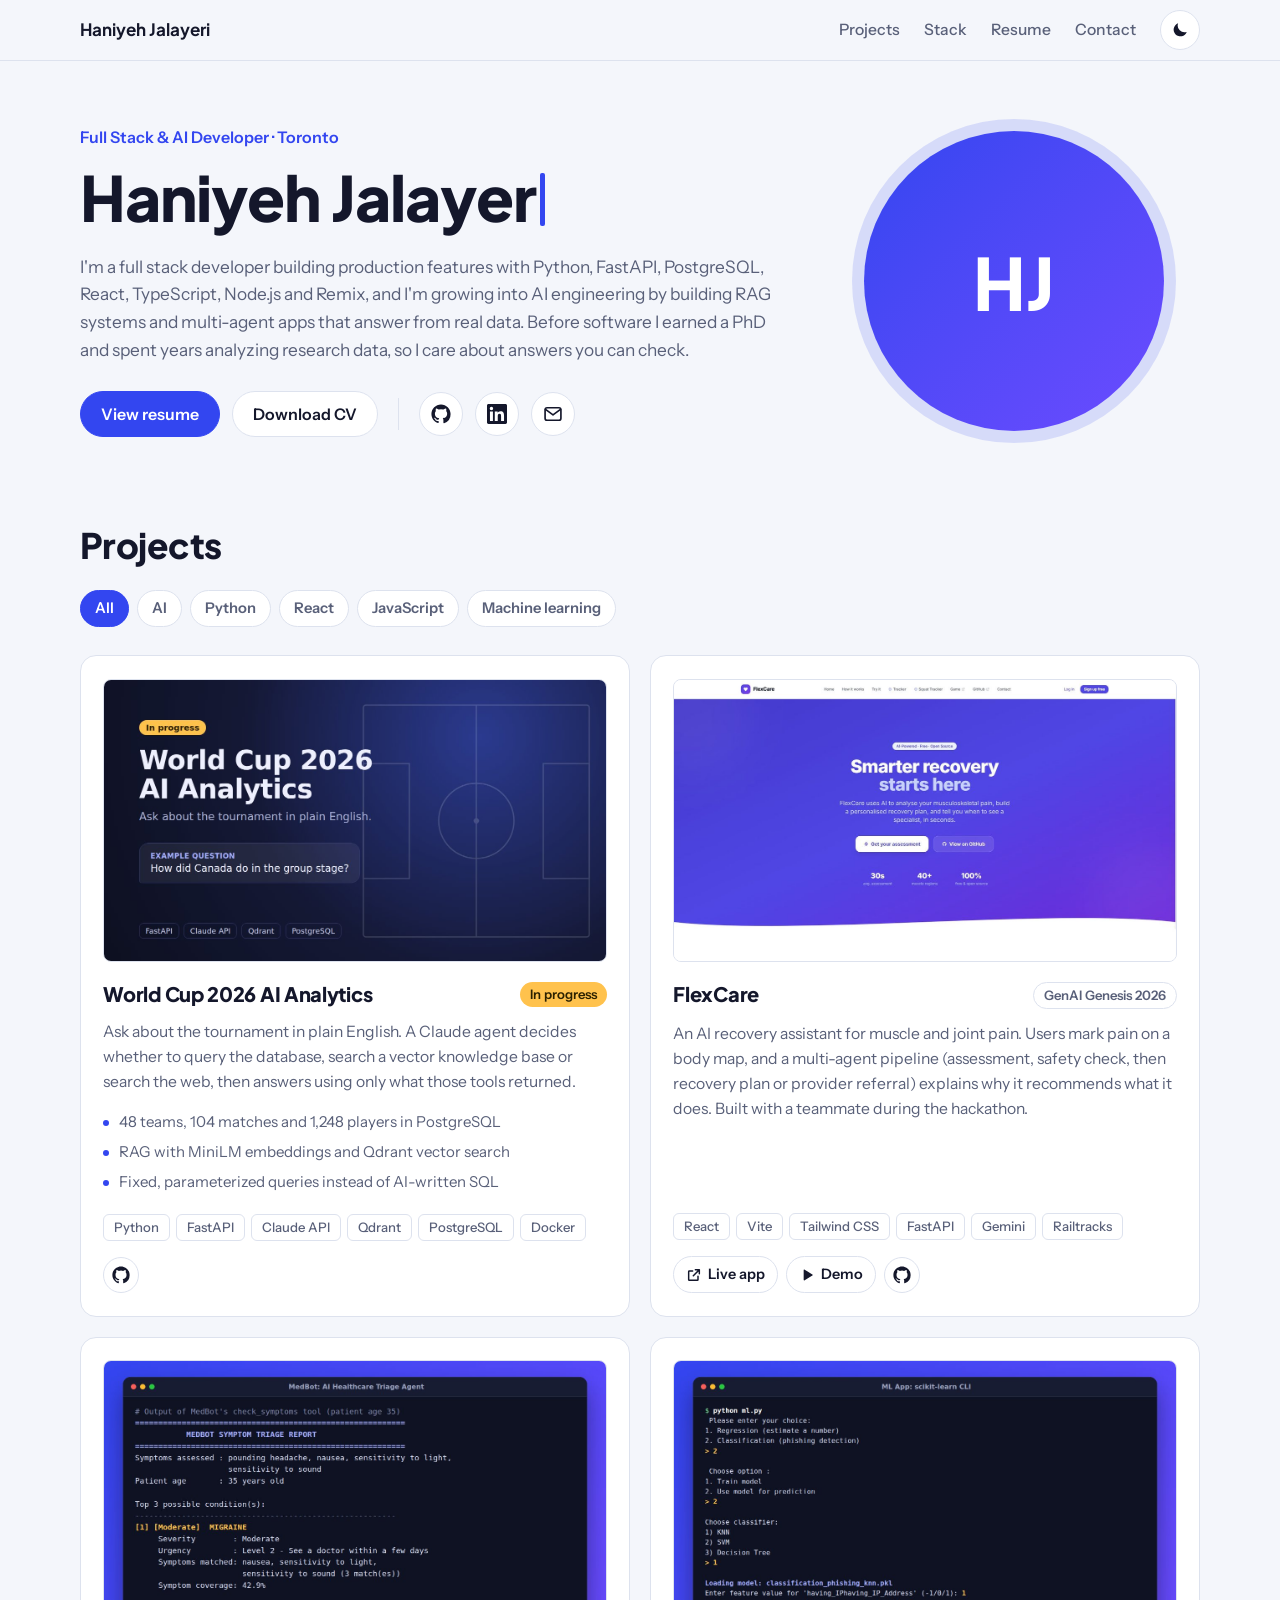
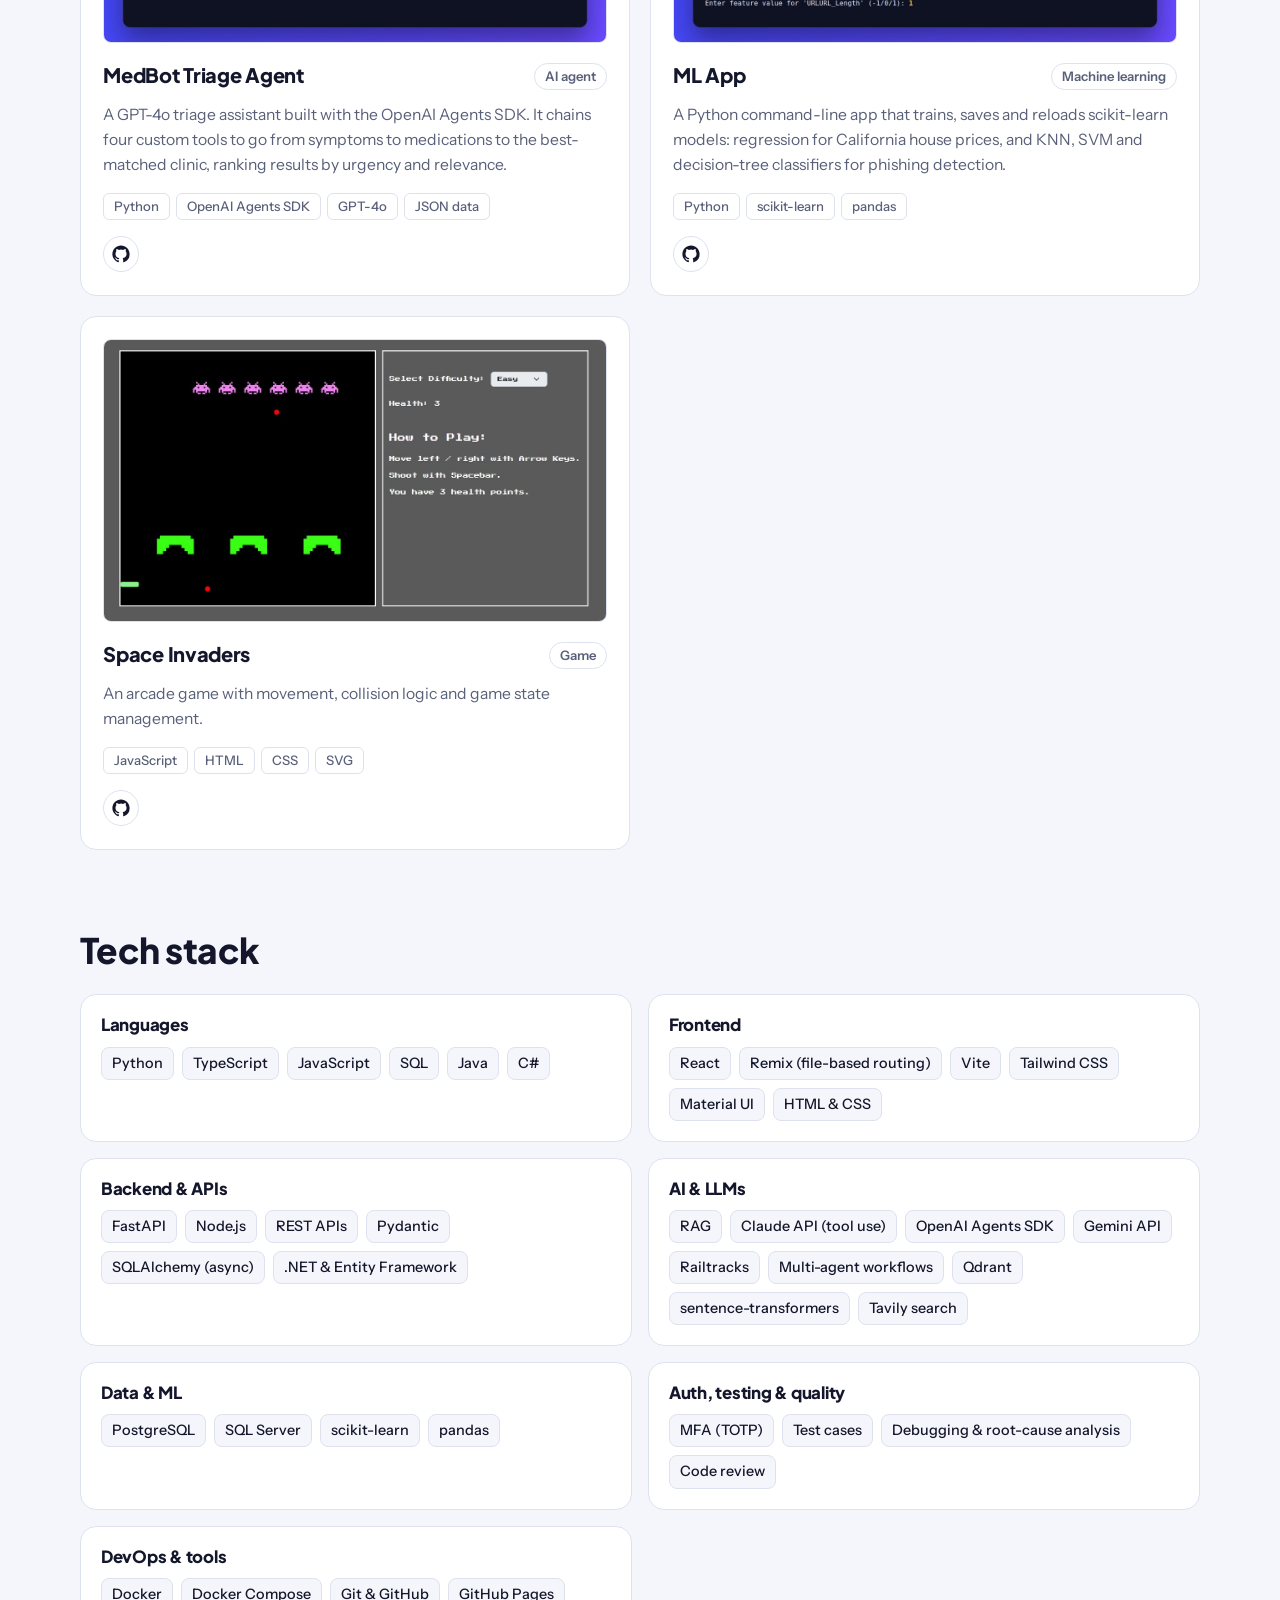
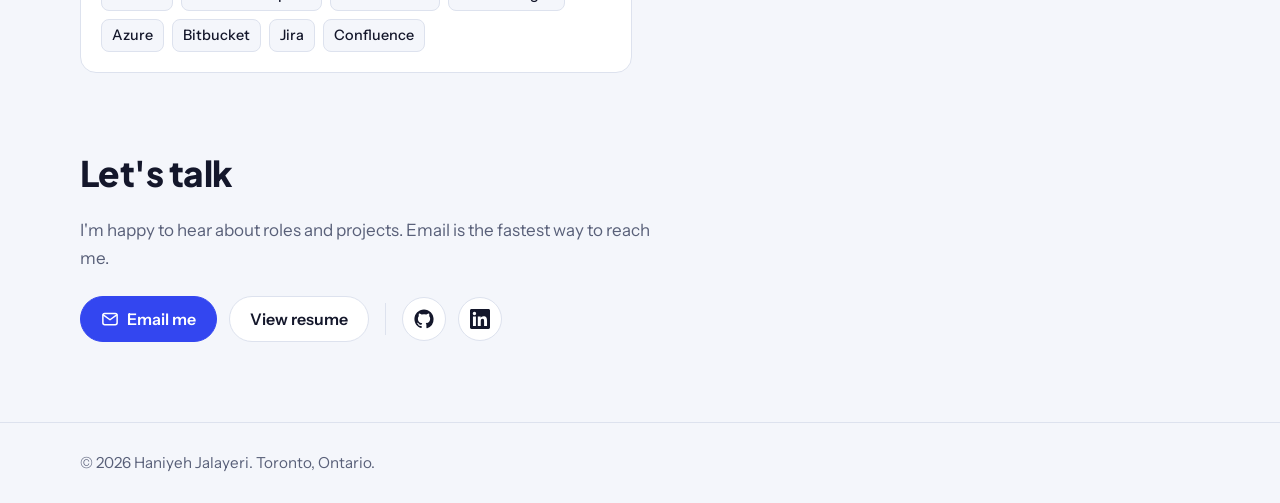
==== commit 241b0682: "Add files via upload" ====
--- a/index.html
+++ b/index.html
@@ -22,7 +22,7 @@
         } catch (e) {}
       })();
     </script>
-    <script type="module" crossorigin src="/assets/main-BKDI-YkK.js"></script>
+    <script type="module" crossorigin src="/assets/main-qNSq7F2V.js"></script>
     <link rel="modulepreload" crossorigin href="/assets/index-BD8OFD_k.js">
     <link rel="stylesheet" crossorigin href="/assets/index-39ZbzACZ.css">
   </head>
